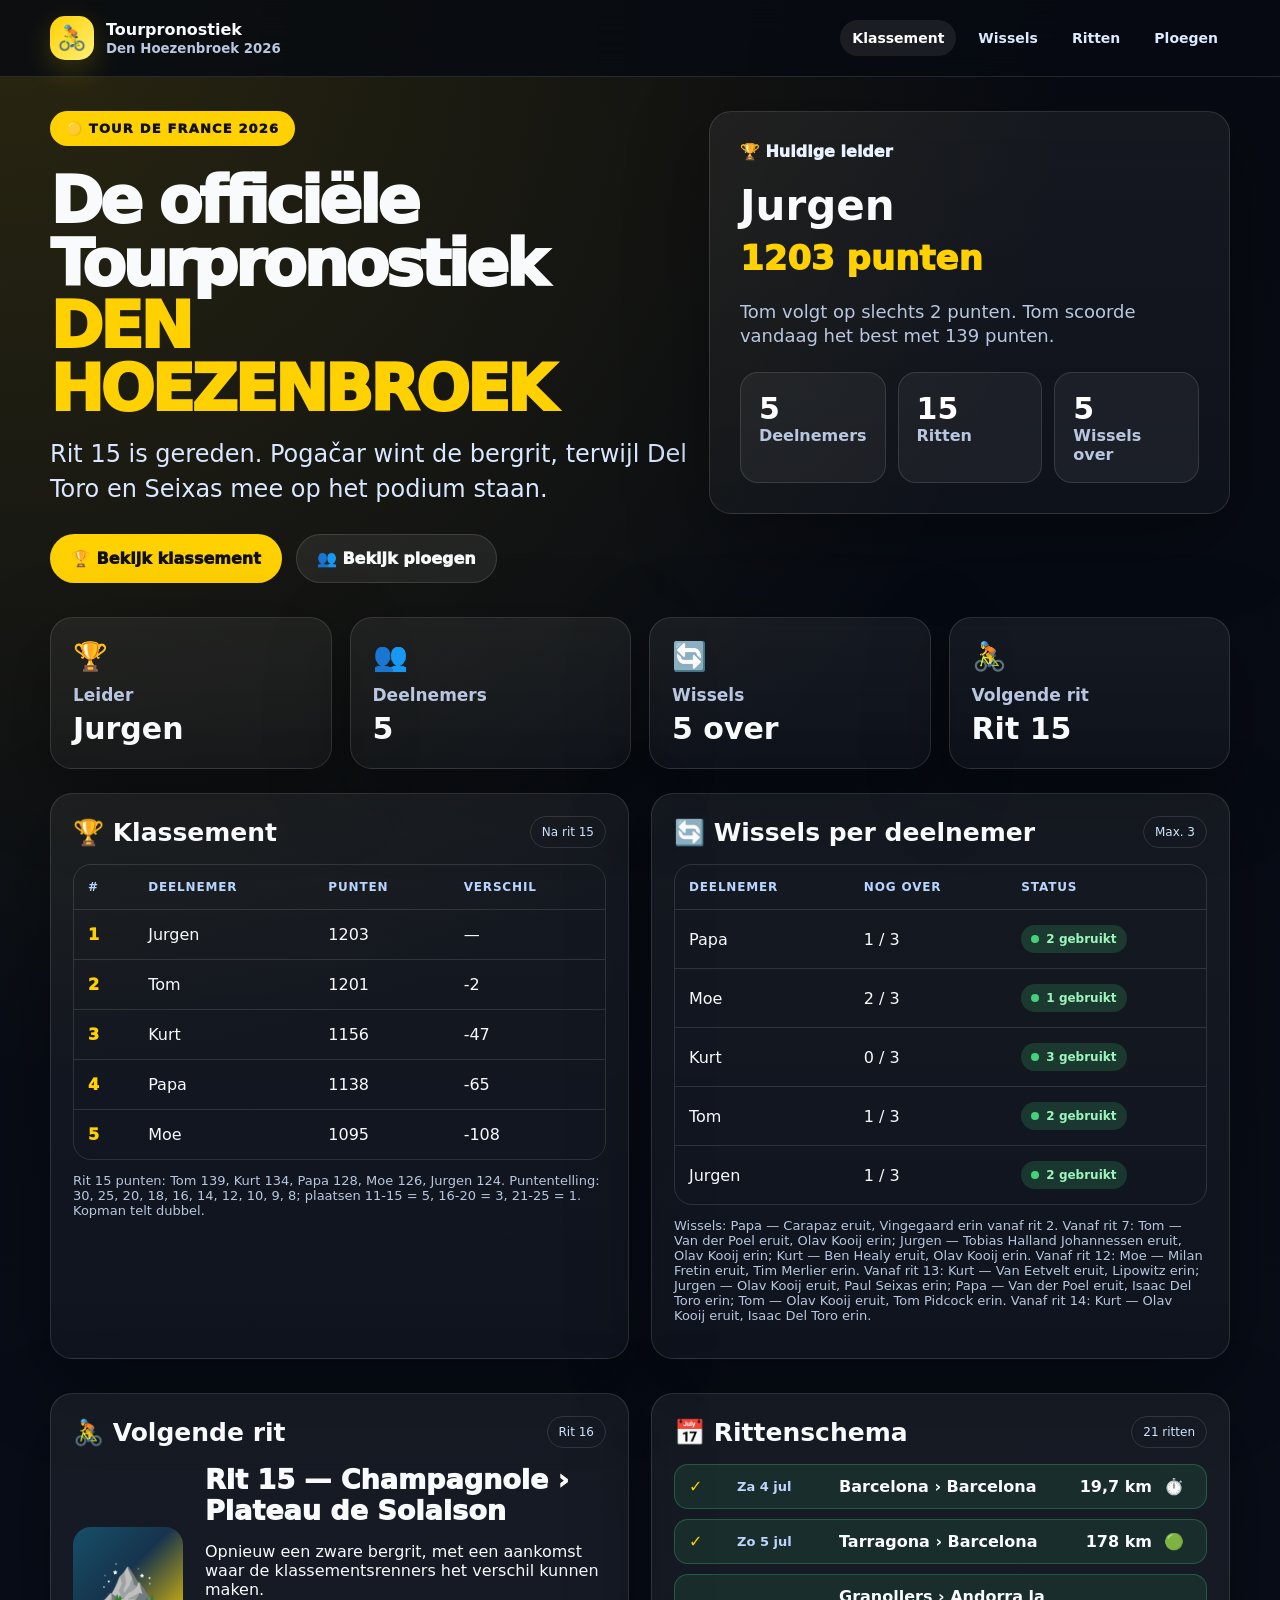
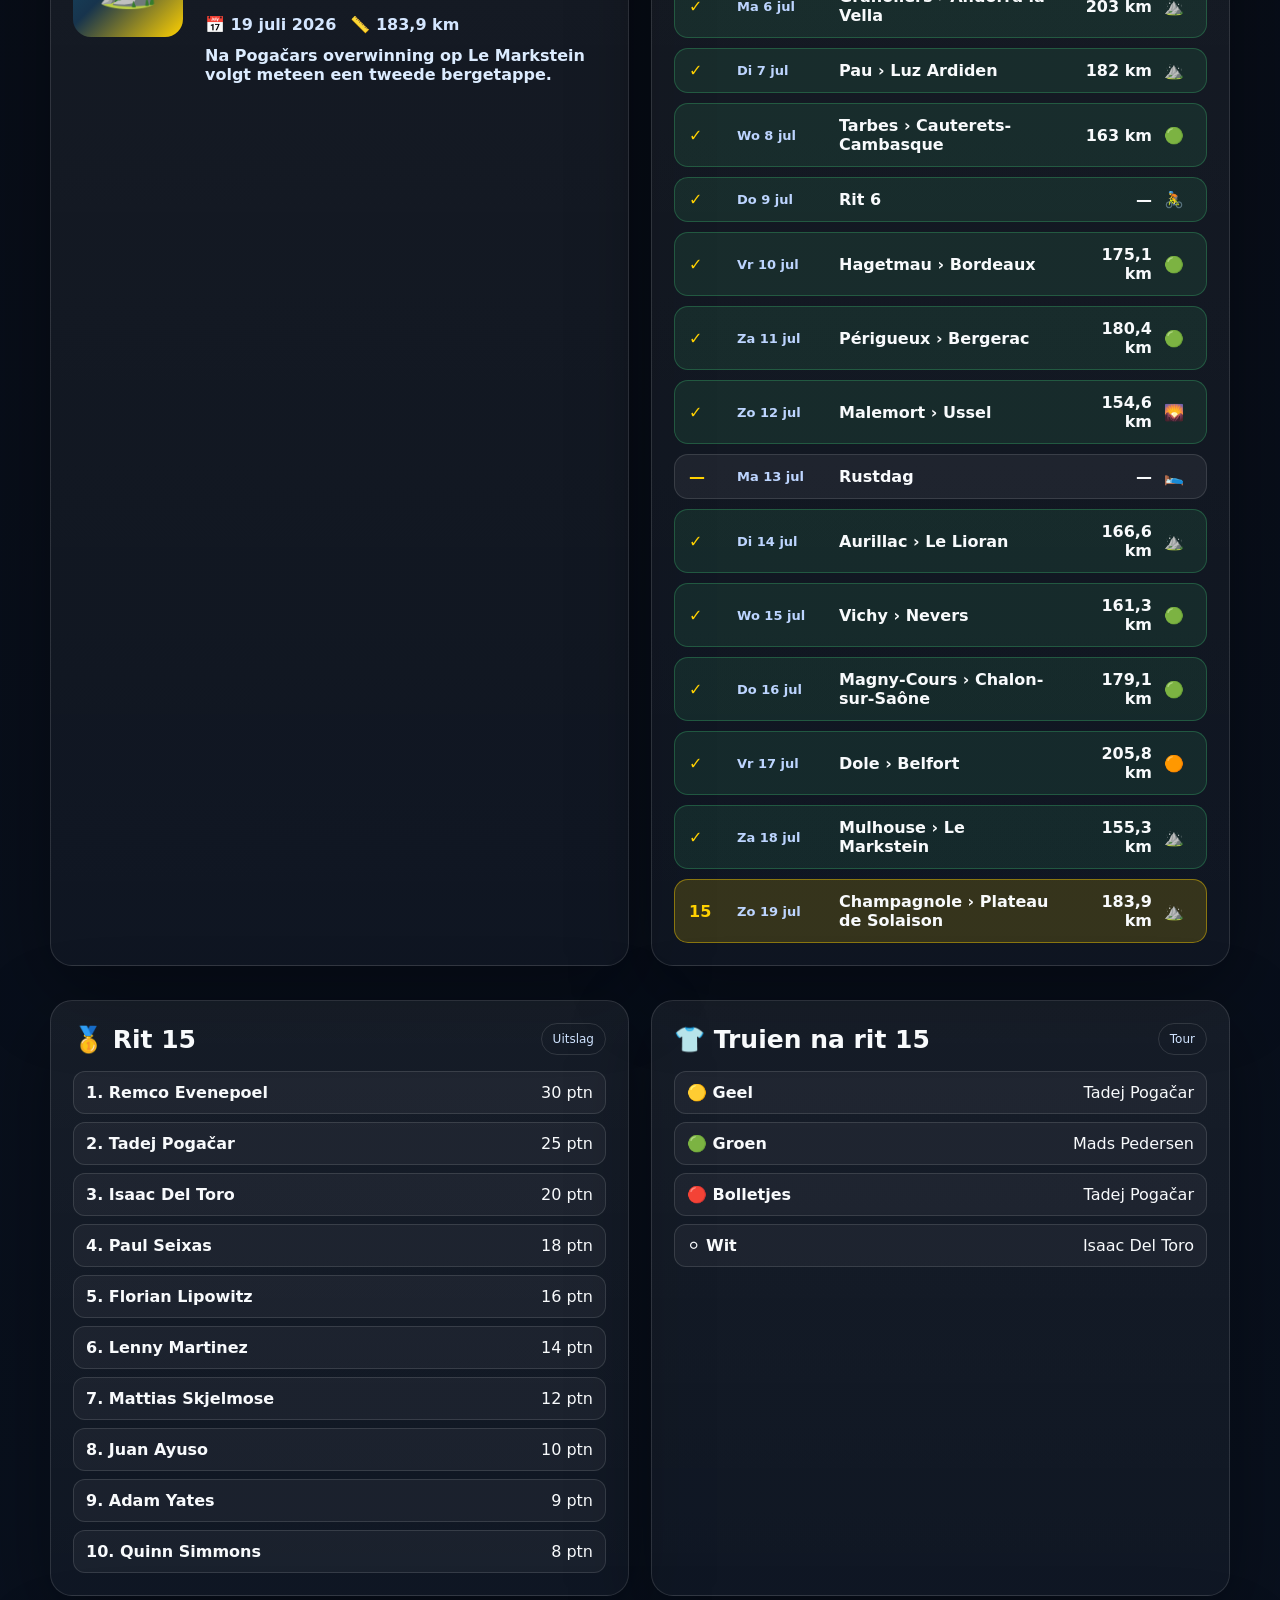
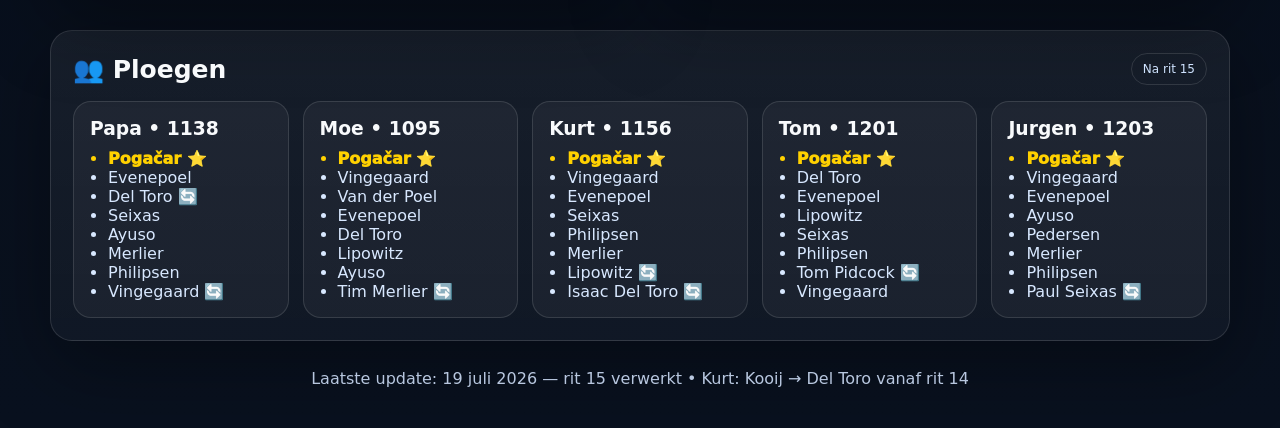
==== index.html @ de3e286b "Add files via upload" ====
<!doctype html>
<html lang="nl">
<head>
  <meta charset="utf-8" />
  <meta name="viewport" content="width=device-width, initial-scale=1" />
  <title>Tourpronostiek Den Hoezenbroek</title>
  <meta name="description" content="De officiële Tourpronostiek van Den Hoezenbroek" />
  <link rel="icon" href="data:image/svg+xml,%3Csvg xmlns='http://www.w3.org/2000/svg' viewBox='0 0 64 64'%3E%3Crect width='64' height='64' rx='16' fill='%23ffd100'/%3E%3Ctext x='32' y='39' text-anchor='middle' font-size='23' font-family='Arial' font-weight='900' fill='%23070a12'%3EDH%3C/text%3E%3C/svg%3E" />
  <style>
    :root{--bg:#070a12;--panel:#111827;--panel2:#172033;--line:rgba(255,255,255,.12);--text:#f8fafc;--muted:#b8c7df;--yellow:#ffd100;--green:#43d17c;--red:#ff5f6d;--blue:#62a6ff;--shadow:0 24px 80px rgba(0,0,0,.35);--radius:22px}
    *{box-sizing:border-box} html{scroll-behavior:smooth} body{margin:0;font-family:Inter,system-ui,-apple-system,Segoe UI,Roboto,Arial,sans-serif;background:radial-gradient(circle at top left,rgba(255,209,0,.14),transparent 28%),linear-gradient(180deg,#070a12 0%,#09111f 100%);color:var(--text);overflow-x:hidden} a{color:inherit;text-decoration:none}.wrap{width:min(1180px,calc(100% - 36px));margin-inline:auto}.site-header{position:sticky;top:0;z-index:10;background:rgba(7,10,18,.82);backdrop-filter:blur(18px);border-bottom:1px solid var(--line)}.nav{height:76px;display:flex;align-items:center;justify-content:space-between;gap:20px}.brand{display:flex;align-items:center;gap:12px;font-weight:900}.brand-icon{display:grid;place-items:center;width:44px;height:44px;border-radius:15px;background:linear-gradient(135deg,var(--yellow),#ffef77);color:#111;font-size:24px;box-shadow:0 10px 30px rgba(255,209,0,.2)}.brand small{display:block;color:var(--muted);font-weight:700;margin-top:2px}.nav-links{display:flex;gap:10px;flex-wrap:wrap}.nav-links a{padding:10px 12px;border-radius:999px;color:#dbeafe;font-weight:800;font-size:14px}.nav-links a:hover,.nav-links a.active{background:rgba(255,255,255,.08);color:#fff}.hero{padding:34px 0 26px}.hero-grid{display:grid;grid-template-columns:1.1fr .9fr;gap:22px;align-items:start}.pill{display:inline-flex;align-items:center;gap:8px;background:var(--yellow);color:#111;padding:10px 16px;border-radius:999px;font-weight:1000;letter-spacing:.09em;text-transform:uppercase;font-size:13px}.title{margin:24px 0 16px;font-size:clamp(38px,5vw,64px);line-height:.98;letter-spacing:-.055em;font-weight:1000}.yellow{display:block;color:var(--yellow)}.lead{max-width:720px;color:#d9e7ff;font-size:clamp(18px,2vw,24px);line-height:1.45;margin:0}.actions{display:flex;gap:14px;flex-wrap:wrap;margin-top:28px}.btn{display:inline-flex;align-items:center;justify-content:center;gap:8px;border-radius:999px;padding:14px 20px;font-weight:1000;border:1px solid var(--line)}.btn.primary{background:var(--yellow);color:#111;border-color:transparent}.btn.secondary{background:rgba(255,255,255,.07)}.card,.panel,.stat-card{background:linear-gradient(180deg,rgba(255,255,255,.06),rgba(255,255,255,.03));border:1px solid var(--line);border-radius:var(--radius);box-shadow:var(--shadow)}.leader{padding:30px}.eyebrow{font-weight:1000;color:#eaf2ff}.leader h2{font-size:42px;margin:20px 0 6px}.leader .points{font-size:34px;font-weight:1000;color:var(--yellow);margin:0 0 16px}.leader p{color:var(--muted);font-size:18px;line-height:1.35}.mini-stats{display:grid;grid-template-columns:repeat(3,1fr);gap:12px;margin-top:24px}.mini{padding:18px;border-radius:18px;background:rgba(255,255,255,.05);border:1px solid var(--line)}.mini strong{display:block;font-size:30px;color:#fff}.mini span{color:var(--muted);font-weight:700}.stat-grid{display:grid;grid-template-columns:repeat(4,1fr);gap:18px;margin:8px 0 24px}.stat-card{padding:22px}.stat-card .icon{font-size:28px}.stat-card h3{margin:12px 0 6px;color:var(--muted);font-size:17px}.stat-card strong{font-size:30px}.layout{display:grid;grid-template-columns:1fr 1fr;gap:22px;margin-bottom:34px}.panel{padding:22px}.panel-head{display:flex;align-items:center;justify-content:space-between;gap:12px;margin-bottom:16px}.panel h2{margin:0;font-size:25px}.tag{font-size:12px;border:1px solid var(--line);border-radius:999px;padding:8px 11px;color:#cfe3ff}.table-wrap{overflow-x:auto;border:1px solid var(--line);border-radius:18px}.table{width:100%;border-collapse:collapse;min-width:520px}.table th,.table td{padding:15px 14px;text-align:left;border-bottom:1px solid var(--line)}.table th{font-size:12px;color:#b9d5ff;text-transform:uppercase;letter-spacing:.07em}.table tr:last-child td{border-bottom:0}.rank{font-weight:1000;color:var(--yellow)}.status{display:inline-flex;align-items:center;gap:7px;background:rgba(67,209,124,.18);color:#9df5bd;border-radius:999px;padding:7px 10px;font-size:12px;font-weight:900}.dot{width:8px;height:8px;border-radius:50%;background:var(--green)}.stage-card{display:grid;grid-template-columns:110px 1fr;gap:22px;align-items:center}.stage-img{width:110px;height:110px;border-radius:18px;background:linear-gradient(135deg,#164f69 0%,#17344d 45%,#ffd100 100%);display:grid;place-items:center;font-size:48px}.stage-title{font-size:27px;font-weight:1000;margin:0 0 10px}.stage-meta{display:flex;flex-wrap:wrap;gap:14px;color:#d4e6ff;font-weight:800}.stage-note{margin-top:12px;color:#dcecff;font-weight:800}.schedule{display:grid;gap:10px}.stage-row{display:grid;grid-template-columns:36px 90px 1fr 80px 28px;align-items:center;gap:12px;padding:12px 14px;border-radius:14px;background:rgba(255,255,255,.055);border:1px solid var(--line);font-weight:900}.stage-row.done{background:rgba(67,209,124,.10);border-color:rgba(67,209,124,.28)}.stage-row.current{background:rgba(255,209,0,.16);border-color:rgba(255,209,0,.42)}.stage-row .num{color:var(--yellow)}.stage-row .date{color:#bdd5ff;font-size:13px}.stage-row .dist{text-align:right}.summary-grid{display:grid;grid-template-columns:repeat(5,1fr);gap:14px}.rider-card{padding:16px;border-radius:18px;background:rgba(255,255,255,.045);border:1px solid var(--line)}.rider-card h3{margin:0 0 10px}.rider-card ul{margin:0;padding-left:18px;color:#d8e8ff}.captain{color:var(--yellow);font-weight:1000}.footer{padding:28px 0 40px;color:var(--muted);text-align:center}.mobile-list{display:none}.result-list{display:grid;gap:8px}.result-item{display:flex;align-items:center;justify-content:space-between;gap:14px;padding:11px 12px;border-radius:12px;background:rgba(255,255,255,.045);border:1px solid var(--line)}.small{font-size:13px;color:var(--muted)}
    @media(max-width:900px){.nav{height:auto;padding:14px 0;align-items:flex-start}.nav-links{justify-content:flex-start}.hero-grid,.layout{grid-template-columns:1fr}.stat-grid{grid-template-columns:1fr 1fr}.leader h2{font-size:34px}.mini-stats{grid-template-columns:1fr 1fr 1fr}.stage-row{grid-template-columns:32px 74px 1fr 64px 24px}.wrap{width:min(100% - 24px,1180px)}}
    @media(max-width:560px){.brand small{display:none}.nav-links a{font-size:13px;padding:8px 9px}.hero{padding:22px 0}.title{font-size:42px;letter-spacing:-.045em}.lead{font-size:17px}.actions .btn{width:100%}.stat-grid{grid-template-columns:1fr}.card,.panel{border-radius:18px}.leader{padding:22px}.mini-stats{grid-template-columns:1fr}.table-wrap{display:none}.mobile-list{display:grid;gap:10px}.standing-card{padding:14px;border-radius:14px;border:1px solid var(--line);background:rgba(255,255,255,.05);display:flex;align-items:center;justify-content:space-between;gap:12px}.standing-card strong{font-size:18px}.standing-card .pts{font-size:20px;font-weight:1000;color:var(--yellow)}.stage-card{grid-template-columns:76px 1fr;gap:14px}.stage-img{width:76px;height:76px;font-size:34px}.stage-title{font-size:22px}.stage-meta{font-size:14px;gap:8px}.stage-row{grid-template-columns:30px 1fr 55px 24px}.stage-row .date{display:none}.stage-row .dist{font-size:13px}.summary-grid{grid-template-columns:1fr}.panel h2{font-size:22px}.table{min-width:0}.result-item{font-size:14px}}
  </style>
</head>
<body>
  <header class="site-header"><div class="wrap nav"><a class="brand" href="#"><span class="brand-icon">🚴</span><span>Tourpronostiek<br><small>Den Hoezenbroek 2026</small></span></a><nav class="nav-links"><a class="active" href="#klassement">Klassement</a><a href="#wissels">Wissels</a><a href="#ritten">Ritten</a><a href="#ploegen">Ploegen</a></nav></div></header>
  <main class="wrap">
    <section class="hero"><div class="hero-grid"><div><div class="pill">🟡 Tour de France 2026</div><h1 class="title">De officiële<br>Tourpronostiek<span class="yellow">DEN HOEZENBROEK</span></h1><p class="lead">Rit 15 is gereden. Pogačar wint de bergrit, terwijl Del Toro en Seixas mee op het podium staan.</p><div class="actions"><a class="btn primary" href="#klassement">🏆 Bekijk klassement</a><a class="btn secondary" href="#ploegen">👥 Bekijk ploegen</a></div></div><aside class="card leader"><div class="eyebrow">🏆 Huidige leider</div><h2>Jurgen</h2><p class="points">1203 punten</p><p>Tom volgt op slechts 2 punten. Tom scoorde vandaag het best met 139 punten.</p><div class="mini-stats"><div class="mini"><strong>5</strong><span>Deelnemers</span></div><div class="mini"><strong>15</strong><span>Ritten</span></div><div class="mini"><strong>5</strong><span>Wissels over</span></div></div></aside></div></section>
    <section class="stat-grid"><div class="stat-card"><div class="icon">🏆</div><h3>Leider</h3><strong>Jurgen</strong></div><div class="stat-card"><div class="icon">👥</div><h3>Deelnemers</h3><strong>5</strong></div><div class="stat-card"><div class="icon">🔄</div><h3>Wissels</h3><strong>5 over</strong></div><div class="stat-card"><div class="icon">🚴</div><h3>Volgende rit</h3><strong>Rit 15</strong></div></section>
    <section class="layout" id="klassement"><div class="panel"><div class="panel-head"><h2>🏆 Klassement</h2><span class="tag">Na rit 15</span></div><div class="table-wrap"><table class="table"><thead><tr><th>#</th><th>Deelnemer</th><th>Punten</th><th>Verschil</th></tr></thead><tbody><tr><td class="rank">1</td><td>Jurgen</td><td>1203</td><td>—</td></tr><tr><td class="rank">2</td><td>Tom</td><td>1201</td><td>-2</td></tr><tr><td class="rank">3</td><td>Kurt</td><td>1156</td><td>-47</td></tr><tr><td class="rank">4</td><td>Papa</td><td>1138</td><td>-65</td></tr><tr><td class="rank">5</td><td>Moe</td><td>1095</td><td>-108</td></tr></tbody></table></div><div class="mobile-list"><div class="standing-card"><div><strong>🥇 Jurgen</strong><br><span class="small">Leider</span></div><div class="pts">1079</div></div><div class="standing-card"><div><strong>🥈 Tom</strong><br><span class="small">-17</span></div><div class="pts">1062</div></div><div class="standing-card"><div><strong>🥉 Kurt</strong><br><span class="small">-57</span></div><div class="pts">1022</div></div><div class="standing-card"><div><strong>4. Papa</strong><br><span class="small">-69</span></div><div class="pts">1010</div></div><div class="standing-card"><div><strong>5. Moe</strong><br><span class="small">-110</span></div><div class="pts">969</div></div></div><p class="small">Rit 15 punten: Tom 139, Kurt 134, Papa 128, Moe 126, Jurgen 124. Puntentelling: 30, 25, 20, 18, 16, 14, 12, 10, 9, 8; plaatsen 11-15 = 5, 16-20 = 3, 21-25 = 1. Kopman telt dubbel.</p></div>
      <div class="panel" id="wissels"><div class="panel-head"><h2>🔄 Wissels per deelnemer</h2><span class="tag">Max. 3</span></div><div class="table-wrap"><table class="table"><thead><tr><th>Deelnemer</th><th>Nog over</th><th>Status</th></tr></thead><tbody><tr><td>Papa</td><td>1 / 3</td><td><span class="status"><span class="dot"></span>2 gebruikt</span></td></tr><tr><td>Moe</td><td>2 / 3</td><td><span class="status"><span class="dot"></span>1 gebruikt</span></td></tr><tr><td>Kurt</td><td>0 / 3</td><td><span class="status"><span class="dot"></span>3 gebruikt</span></td></tr><tr><td>Tom</td><td>1 / 3</td><td><span class="status"><span class="dot"></span>2 gebruikt</span></td></tr><tr><td>Jurgen</td><td>1 / 3</td><td><span class="status"><span class="dot"></span>2 gebruikt</span></td></tr></tbody></table></div><div class="mobile-list"><div class="standing-card"><strong>Papa</strong><span class="pts">1/3</span></div><div class="standing-card"><strong>Moe</strong><span class="pts">2/3</span></div><div class="standing-card"><strong>Kurt</strong><span class="pts">0/3</span></div><div class="standing-card"><strong>Tom</strong><span class="pts">1/3</span></div><div class="standing-card"><strong>Jurgen</strong><span class="pts">1/3</span></div></div><p class="small">Wissels: Papa — Carapaz eruit, Vingegaard erin vanaf rit 2. Vanaf rit 7: Tom — Van der Poel eruit, Olav Kooij erin; Jurgen — Tobias Halland Johannessen eruit, Olav Kooij erin; Kurt — Ben Healy eruit, Olav Kooij erin. Vanaf rit 12: Moe — Milan Fretin eruit, Tim Merlier erin. Vanaf rit 13: Kurt — Van Eetvelt eruit, Lipowitz erin; Jurgen — Olav Kooij eruit, Paul Seixas erin; Papa — Van der Poel eruit, Isaac Del Toro erin; Tom — Olav Kooij eruit, Tom Pidcock erin. Vanaf rit 14: Kurt — Olav Kooij eruit, Isaac Del Toro erin.</p></div></section>
    <section class="layout" id="ritten"><div class="panel"><div class="panel-head"><h2>🚴 Volgende rit</h2><span class="tag">Rit 16</span></div><div class="stage-card"><div class="stage-img">⛰️</div><div><p class="stage-title">Rit 15 — Champagnole › Plateau de Solaison</p><p>Opnieuw een zware bergrit, met een aankomst waar de klassementsrenners het verschil kunnen maken.</p><div class="stage-meta"><span>📅 19 juli 2026</span><span>📏 183,9 km</span></div><p class="stage-note">Na Pogačars overwinning op Le Markstein volgt meteen een tweede bergetappe.</p></div></div></div><div class="panel"><div class="panel-head"><h2>📅 Rittenschema</h2><span class="tag">21 ritten</span></div><div class="schedule"><div class="stage-row done"><span class="num">✓</span><span class="date">Za 4 jul</span><span>Barcelona › Barcelona</span><span class="dist">19,7 km</span><span>⏱️</span></div><div class="stage-row done"><span class="num">✓</span><span class="date">Zo 5 jul</span><span>Tarragona › Barcelona</span><span class="dist">178 km</span><span>🟢</span></div><div class="stage-row done"><span class="num">✓</span><span class="date">Ma 6 jul</span><span>Granollers › Andorra la Vella</span><span class="dist">203 km</span><span>⛰️</span></div><div class="stage-row done"><span class="num">✓</span><span class="date">Di 7 jul</span><span>Pau › Luz Ardiden</span><span class="dist">182 km</span><span>⛰️</span></div><div class="stage-row done"><span class="num">✓</span><span class="date">Wo 8 jul</span><span>Tarbes › Cauterets-Cambasque</span><span class="dist">163 km</span><span>🟢</span></div><div class="stage-row done"><span class="num">✓</span><span class="date">Do 9 jul</span><span>Rit 6</span><span class="dist">—</span><span>🚴</span></div><div class="stage-row done"><span class="num">✓</span><span class="date">Vr 10 jul</span><span>Hagetmau › Bordeaux</span><span class="dist">175,1 km</span><span>🟢</span></div><div class="stage-row done"><span class="num">✓</span><span class="date">Za 11 jul</span><span>Périgueux › Bergerac</span><span class="dist">180,4 km</span><span>🟢</span></div><div class="stage-row done"><span class="num">✓</span><span class="date">Zo 12 jul</span><span>Malemort › Ussel</span><span class="dist">154,6 km</span><span>🌄</span></div><div class="stage-row"><span class="num">—</span><span class="date">Ma 13 jul</span><span>Rustdag</span><span class="dist">—</span><span>🛌</span></div><div class="stage-row done"><span class="num">✓</span><span class="date">Di 14 jul</span><span>Aurillac › Le Lioran</span><span class="dist">166,6 km</span><span>⛰️</span></div><div class="stage-row done"><span class="num">✓</span><span class="date">Wo 15 jul</span><span>Vichy › Nevers</span><span class="dist">161,3 km</span><span>🟢</span></div><div class="stage-row done"><span class="num">✓</span><span class="date">Do 16 jul</span><span>Magny-Cours › Chalon-sur-Saône</span><span class="dist">179,1 km</span><span>🟢</span></div><div class="stage-row done"><span class="num">✓</span><span class="date">Vr 17 jul</span><span>Dole › Belfort</span><span class="dist">205,8 km</span><span>🟠</span></div><div class="stage-row done"><span class="num">✓</span><span class="date">Za 18 jul</span><span>Mulhouse › Le Markstein</span><span class="dist">155,3 km</span><span>⛰️</span></div><div class="stage-row current"><span class="num">15</span><span class="date">Zo 19 jul</span><span>Champagnole › Plateau de Solaison</span><span class="dist">183,9 km</span><span>⛰️</span></div></div></div></section>
    <section class="layout"><div class="panel"><div class="panel-head"><h2>🥇 Rit 15</h2><span class="tag">Uitslag</span></div><div class="result-list">
<div class="result-item"><strong>1. Remco Evenepoel</strong><span>30 ptn</span></div>
<div class="result-item"><strong>2. Tadej Pogačar</strong><span>25 ptn</span></div>
<div class="result-item"><strong>3. Isaac Del Toro</strong><span>20 ptn</span></div>
<div class="result-item"><strong>4. Paul Seixas</strong><span>18 ptn</span></div>
<div class="result-item"><strong>5. Florian Lipowitz</strong><span>16 ptn</span></div>
<div class="result-item"><strong>6. Lenny Martinez</strong><span>14 ptn</span></div>
<div class="result-item"><strong>7. Mattias Skjelmose</strong><span>12 ptn</span></div>
<div class="result-item"><strong>8. Juan Ayuso</strong><span>10 ptn</span></div>
<div class="result-item"><strong>9. Adam Yates</strong><span>9 ptn</span></div>
<div class="result-item"><strong>10. Quinn Simmons</strong><span>8 ptn</span></div>
</div></div><div class="panel"><div class="panel-head"><h2>👕 Truien na rit 15</h2><span class="tag">Tour</span></div><div class="result-list">
<div class="result-item"><strong>🟡 Geel</strong><span>Tadej Pogačar</span></div>
<div class="result-item"><strong>🟢 Groen</strong><span>Mads Pedersen</span></div>
<div class="result-item"><strong>🔴 Bolletjes</strong><span>Tadej Pogačar</span></div>
<div class="result-item"><strong>⚪ Wit</strong><span>Isaac Del Toro</span></div>
</div></div></section>
    <section class="panel" id="ploegen"><div class="panel-head"><h2>👥 Ploegen</h2><span class="tag">Na rit 15</span></div><div class="summary-grid"><div class="rider-card"><h3>Papa • 1138</h3><ul><li class="captain">Pogačar ⭐</li><li>Evenepoel</li><li>Del Toro 🔄</li><li>Seixas</li><li>Ayuso</li><li>Merlier</li><li>Philipsen</li><li>Vingegaard 🔄</li></ul></div><div class="rider-card"><h3>Moe • 1095</h3><ul><li class="captain">Pogačar ⭐</li><li>Vingegaard</li><li>Van der Poel</li><li>Evenepoel</li><li>Del Toro</li><li>Lipowitz</li><li>Ayuso</li><li>Tim Merlier 🔄</li></ul></div><div class="rider-card"><h3>Kurt • 1156</h3><ul><li class="captain">Pogačar ⭐</li><li>Vingegaard</li><li>Evenepoel</li><li>Seixas</li><li>Philipsen</li><li>Merlier</li><li>Lipowitz 🔄</li><li>Isaac Del Toro 🔄</li></ul></div><div class="rider-card"><h3>Tom • 1201</h3><ul><li class="captain">Pogačar ⭐</li><li>Del Toro</li><li>Evenepoel</li><li>Lipowitz</li><li>Seixas</li><li>Philipsen</li><li>Tom Pidcock 🔄</li><li>Vingegaard</li></ul></div><div class="rider-card"><h3>Jurgen • 1203</h3><ul><li class="captain">Pogačar ⭐</li><li>Vingegaard</li><li>Evenepoel</li><li>Ayuso</li><li>Pedersen</li><li>Merlier</li><li>Philipsen</li><li>Paul Seixas 🔄</li></ul></div></div></section>
  </main><footer class="wrap footer">Laatste update: 19 juli 2026 — rit 15 verwerkt • Kurt: Kooij → Del Toro vanaf rit 14</footer>
</body>
</html>
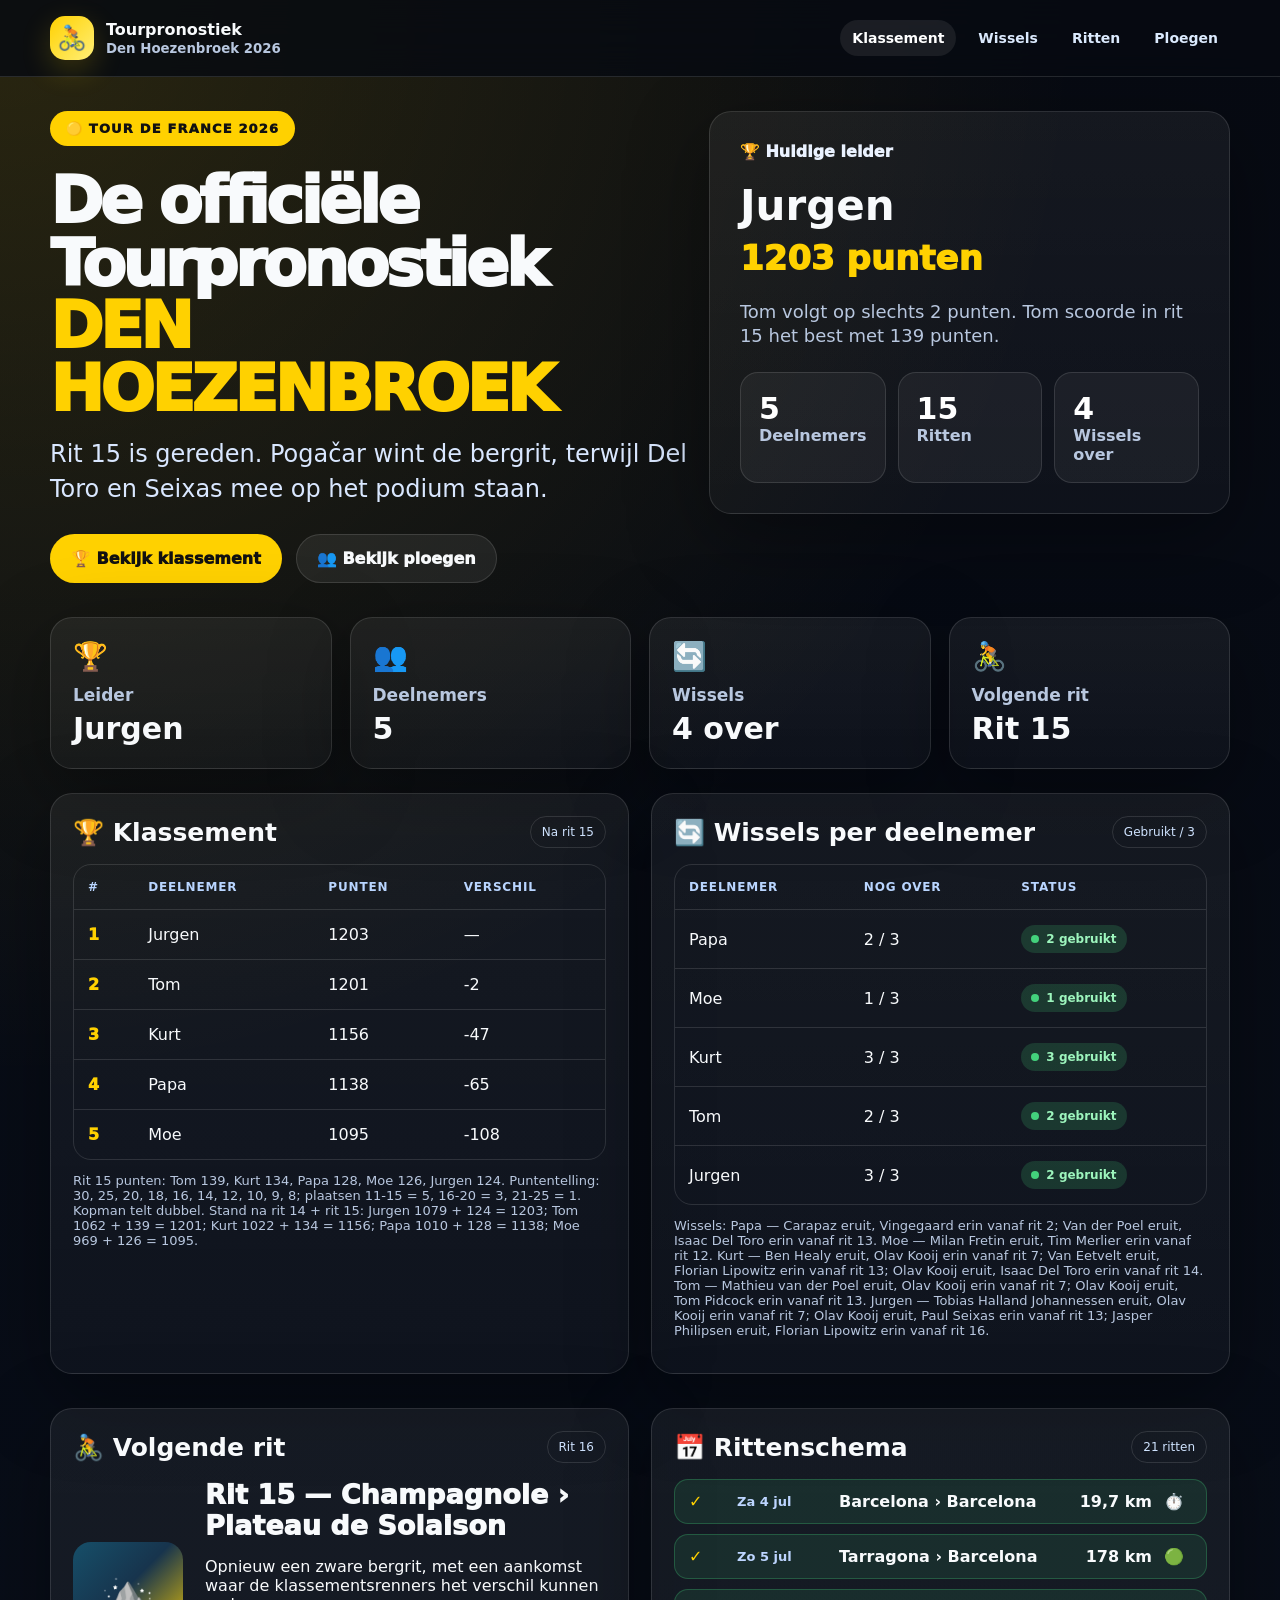
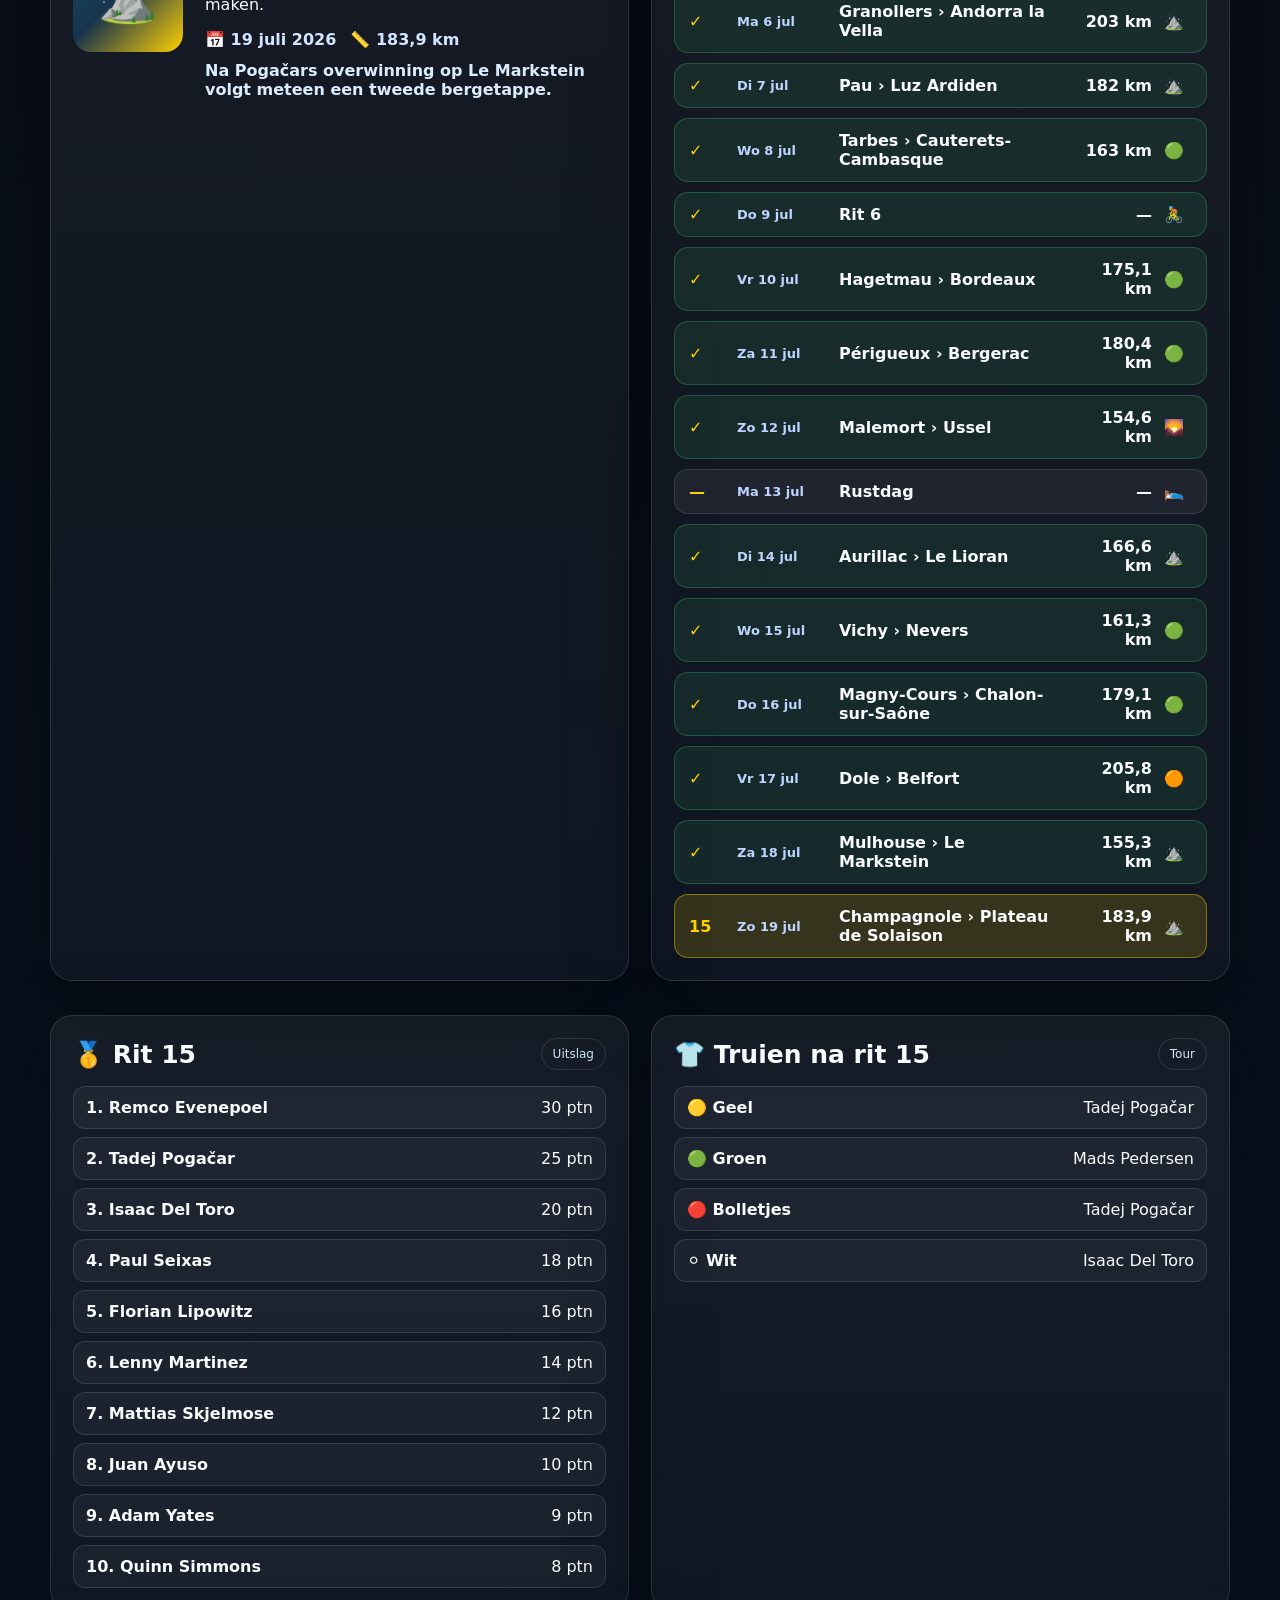
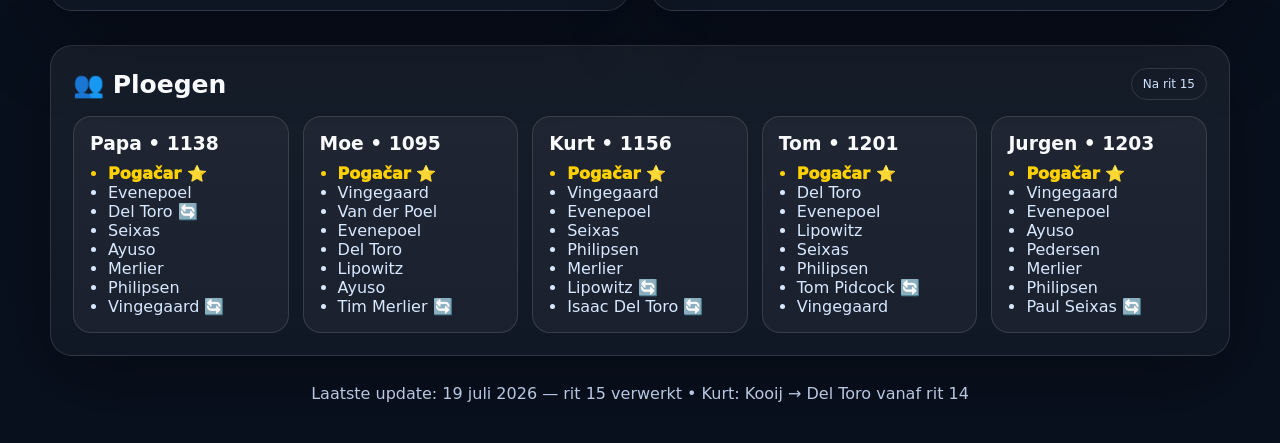
==== commit b4ae0031: "Add files via upload" ====
--- a/index.html
+++ b/index.html
@@ -3,7 +3,7 @@
 <head>
   <meta charset="utf-8" />
   <meta name="viewport" content="width=device-width, initial-scale=1" />
-  <title>Tourpronostiek Den Hoezenbroek</title>
+  <title>Tourpronostiek Den Hoezenbroek — na rit 15</title>
   <meta name="description" content="De officiële Tourpronostiek van Den Hoezenbroek" />
   <link rel="icon" href="data:image/svg+xml,%3Csvg xmlns='http://www.w3.org/2000/svg' viewBox='0 0 64 64'%3E%3Crect width='64' height='64' rx='16' fill='%23ffd100'/%3E%3Ctext x='32' y='39' text-anchor='middle' font-size='23' font-family='Arial' font-weight='900' fill='%23070a12'%3EDH%3C/text%3E%3C/svg%3E" />
   <style>
@@ -16,10 +16,10 @@
 <body>
   <header class="site-header"><div class="wrap nav"><a class="brand" href="#"><span class="brand-icon">🚴</span><span>Tourpronostiek<br><small>Den Hoezenbroek 2026</small></span></a><nav class="nav-links"><a class="active" href="#klassement">Klassement</a><a href="#wissels">Wissels</a><a href="#ritten">Ritten</a><a href="#ploegen">Ploegen</a></nav></div></header>
   <main class="wrap">
-    <section class="hero"><div class="hero-grid"><div><div class="pill">🟡 Tour de France 2026</div><h1 class="title">De officiële<br>Tourpronostiek<span class="yellow">DEN HOEZENBROEK</span></h1><p class="lead">Rit 15 is gereden. Pogačar wint de bergrit, terwijl Del Toro en Seixas mee op het podium staan.</p><div class="actions"><a class="btn primary" href="#klassement">🏆 Bekijk klassement</a><a class="btn secondary" href="#ploegen">👥 Bekijk ploegen</a></div></div><aside class="card leader"><div class="eyebrow">🏆 Huidige leider</div><h2>Jurgen</h2><p class="points">1203 punten</p><p>Tom volgt op slechts 2 punten. Tom scoorde vandaag het best met 139 punten.</p><div class="mini-stats"><div class="mini"><strong>5</strong><span>Deelnemers</span></div><div class="mini"><strong>15</strong><span>Ritten</span></div><div class="mini"><strong>5</strong><span>Wissels over</span></div></div></aside></div></section>
-    <section class="stat-grid"><div class="stat-card"><div class="icon">🏆</div><h3>Leider</h3><strong>Jurgen</strong></div><div class="stat-card"><div class="icon">👥</div><h3>Deelnemers</h3><strong>5</strong></div><div class="stat-card"><div class="icon">🔄</div><h3>Wissels</h3><strong>5 over</strong></div><div class="stat-card"><div class="icon">🚴</div><h3>Volgende rit</h3><strong>Rit 15</strong></div></section>
-    <section class="layout" id="klassement"><div class="panel"><div class="panel-head"><h2>🏆 Klassement</h2><span class="tag">Na rit 15</span></div><div class="table-wrap"><table class="table"><thead><tr><th>#</th><th>Deelnemer</th><th>Punten</th><th>Verschil</th></tr></thead><tbody><tr><td class="rank">1</td><td>Jurgen</td><td>1203</td><td>—</td></tr><tr><td class="rank">2</td><td>Tom</td><td>1201</td><td>-2</td></tr><tr><td class="rank">3</td><td>Kurt</td><td>1156</td><td>-47</td></tr><tr><td class="rank">4</td><td>Papa</td><td>1138</td><td>-65</td></tr><tr><td class="rank">5</td><td>Moe</td><td>1095</td><td>-108</td></tr></tbody></table></div><div class="mobile-list"><div class="standing-card"><div><strong>🥇 Jurgen</strong><br><span class="small">Leider</span></div><div class="pts">1079</div></div><div class="standing-card"><div><strong>🥈 Tom</strong><br><span class="small">-17</span></div><div class="pts">1062</div></div><div class="standing-card"><div><strong>🥉 Kurt</strong><br><span class="small">-57</span></div><div class="pts">1022</div></div><div class="standing-card"><div><strong>4. Papa</strong><br><span class="small">-69</span></div><div class="pts">1010</div></div><div class="standing-card"><div><strong>5. Moe</strong><br><span class="small">-110</span></div><div class="pts">969</div></div></div><p class="small">Rit 15 punten: Tom 139, Kurt 134, Papa 128, Moe 126, Jurgen 124. Puntentelling: 30, 25, 20, 18, 16, 14, 12, 10, 9, 8; plaatsen 11-15 = 5, 16-20 = 3, 21-25 = 1. Kopman telt dubbel.</p></div>
-      <div class="panel" id="wissels"><div class="panel-head"><h2>🔄 Wissels per deelnemer</h2><span class="tag">Max. 3</span></div><div class="table-wrap"><table class="table"><thead><tr><th>Deelnemer</th><th>Nog over</th><th>Status</th></tr></thead><tbody><tr><td>Papa</td><td>1 / 3</td><td><span class="status"><span class="dot"></span>2 gebruikt</span></td></tr><tr><td>Moe</td><td>2 / 3</td><td><span class="status"><span class="dot"></span>1 gebruikt</span></td></tr><tr><td>Kurt</td><td>0 / 3</td><td><span class="status"><span class="dot"></span>3 gebruikt</span></td></tr><tr><td>Tom</td><td>1 / 3</td><td><span class="status"><span class="dot"></span>2 gebruikt</span></td></tr><tr><td>Jurgen</td><td>1 / 3</td><td><span class="status"><span class="dot"></span>2 gebruikt</span></td></tr></tbody></table></div><div class="mobile-list"><div class="standing-card"><strong>Papa</strong><span class="pts">1/3</span></div><div class="standing-card"><strong>Moe</strong><span class="pts">2/3</span></div><div class="standing-card"><strong>Kurt</strong><span class="pts">0/3</span></div><div class="standing-card"><strong>Tom</strong><span class="pts">1/3</span></div><div class="standing-card"><strong>Jurgen</strong><span class="pts">1/3</span></div></div><p class="small">Wissels: Papa — Carapaz eruit, Vingegaard erin vanaf rit 2. Vanaf rit 7: Tom — Van der Poel eruit, Olav Kooij erin; Jurgen — Tobias Halland Johannessen eruit, Olav Kooij erin; Kurt — Ben Healy eruit, Olav Kooij erin. Vanaf rit 12: Moe — Milan Fretin eruit, Tim Merlier erin. Vanaf rit 13: Kurt — Van Eetvelt eruit, Lipowitz erin; Jurgen — Olav Kooij eruit, Paul Seixas erin; Papa — Van der Poel eruit, Isaac Del Toro erin; Tom — Olav Kooij eruit, Tom Pidcock erin. Vanaf rit 14: Kurt — Olav Kooij eruit, Isaac Del Toro erin.</p></div></section>
+    <section class="hero"><div class="hero-grid"><div><div class="pill">🟡 Tour de France 2026</div><h1 class="title">De officiële<br>Tourpronostiek<span class="yellow">DEN HOEZENBROEK</span></h1><p class="lead">Rit 15 is gereden. Pogačar wint de bergrit, terwijl Del Toro en Seixas mee op het podium staan.</p><div class="actions"><a class="btn primary" href="#klassement">🏆 Bekijk klassement</a><a class="btn secondary" href="#ploegen">👥 Bekijk ploegen</a></div></div><aside class="card leader"><div class="eyebrow">🏆 Huidige leider</div><h2>Jurgen</h2><p class="points">1203 punten</p><p>Tom volgt op slechts 2 punten. Tom scoorde in rit 15 het best met 139 punten.</p><div class="mini-stats"><div class="mini"><strong>5</strong><span>Deelnemers</span></div><div class="mini"><strong>15</strong><span>Ritten</span></div><div class="mini"><strong>4</strong><span>Wissels over</span></div></div></aside></div></section>
+    <section class="stat-grid"><div class="stat-card"><div class="icon">🏆</div><h3>Leider</h3><strong>Jurgen</strong></div><div class="stat-card"><div class="icon">👥</div><h3>Deelnemers</h3><strong>5</strong></div><div class="stat-card"><div class="icon">🔄</div><h3>Wissels</h3><strong>4 over</strong></div><div class="stat-card"><div class="icon">🚴</div><h3>Volgende rit</h3><strong>Rit 15</strong></div></section>
+    <section class="layout" id="klassement"><div class="panel"><div class="panel-head"><h2>🏆 Klassement</h2><span class="tag">Na rit 15</span></div><div class="table-wrap"><table class="table"><thead><tr><th>#</th><th>Deelnemer</th><th>Punten</th><th>Verschil</th></tr></thead><tbody><tr><td class="rank">1</td><td>Jurgen</td><td>1203</td><td>—</td></tr><tr><td class="rank">2</td><td>Tom</td><td>1201</td><td>-2</td></tr><tr><td class="rank">3</td><td>Kurt</td><td>1156</td><td>-47</td></tr><tr><td class="rank">4</td><td>Papa</td><td>1138</td><td>-65</td></tr><tr><td class="rank">5</td><td>Moe</td><td>1095</td><td>-108</td></tr></tbody></table></div><div class="mobile-list"><div class="standing-card"><div><strong>🥇 Jurgen</strong><br><span class="small">Leider</span></div><div class="pts">1203</div></div><div class="standing-card"><div><strong>🥈 Tom</strong><br><span class="small">-2</span></div><div class="pts">1201</div></div><div class="standing-card"><div><strong>🥉 Kurt</strong><br><span class="small">-47</span></div><div class="pts">1156</div></div><div class="standing-card"><div><strong>4. Papa</strong><br><span class="small">-65</span></div><div class="pts">1138</div></div><div class="standing-card"><div><strong>5. Moe</strong><br><span class="small">-108</span></div><div class="pts">1095</div></div></div><p class="small">Rit 15 punten: Tom 139, Kurt 134, Papa 128, Moe 126, Jurgen 124. Puntentelling: 30, 25, 20, 18, 16, 14, 12, 10, 9, 8; plaatsen 11-15 = 5, 16-20 = 3, 21-25 = 1. Kopman telt dubbel. Stand na rit 14 + rit 15: Jurgen 1079 + 124 = 1203; Tom 1062 + 139 = 1201; Kurt 1022 + 134 = 1156; Papa 1010 + 128 = 1138; Moe 969 + 126 = 1095.</p></div>
+      <div class="panel" id="wissels"><div class="panel-head"><h2>🔄 Wissels per deelnemer</h2><span class="tag">Gebruikt / 3</span></div><div class="table-wrap"><table class="table"><thead><tr><th>Deelnemer</th><th>Nog over</th><th>Status</th></tr></thead><tbody><tr><td>Papa</td><td>2 / 3</td><td><span class="status"><span class="dot"></span>2 gebruikt</span></td></tr><tr><td>Moe</td><td>1 / 3</td><td><span class="status"><span class="dot"></span>1 gebruikt</span></td></tr><tr><td>Kurt</td><td>3 / 3</td><td><span class="status"><span class="dot"></span>3 gebruikt</span></td></tr><tr><td>Tom</td><td>2 / 3</td><td><span class="status"><span class="dot"></span>2 gebruikt</span></td></tr><tr><td>Jurgen</td><td>3 / 3</td><td><span class="status"><span class="dot"></span>2 gebruikt</span></td></tr></tbody></table></div><div class="mobile-list"><div class="standing-card"><strong>Papa</strong><span class="pts">2/3</span></div><div class="standing-card"><strong>Moe</strong><span class="pts">1/3</span></div><div class="standing-card"><strong>Kurt</strong><span class="pts">3/3</span></div><div class="standing-card"><strong>Tom</strong><span class="pts">2/3</span></div><div class="standing-card"><strong>Jurgen</strong><span class="pts">3/3</span></div></div><p class="small">Wissels: Papa — Carapaz eruit, Vingegaard erin vanaf rit 2; Van der Poel eruit, Isaac Del Toro erin vanaf rit 13. Moe — Milan Fretin eruit, Tim Merlier erin vanaf rit 12. Kurt — Ben Healy eruit, Olav Kooij erin vanaf rit 7; Van Eetvelt eruit, Florian Lipowitz erin vanaf rit 13; Olav Kooij eruit, Isaac Del Toro erin vanaf rit 14. Tom — Mathieu van der Poel eruit, Olav Kooij erin vanaf rit 7; Olav Kooij eruit, Tom Pidcock erin vanaf rit 13. Jurgen — Tobias Halland Johannessen eruit, Olav Kooij erin vanaf rit 7; Olav Kooij eruit, Paul Seixas erin vanaf rit 13; Jasper Philipsen eruit, Florian Lipowitz erin vanaf rit 16.</p></div></section>
     <section class="layout" id="ritten"><div class="panel"><div class="panel-head"><h2>🚴 Volgende rit</h2><span class="tag">Rit 16</span></div><div class="stage-card"><div class="stage-img">⛰️</div><div><p class="stage-title">Rit 15 — Champagnole › Plateau de Solaison</p><p>Opnieuw een zware bergrit, met een aankomst waar de klassementsrenners het verschil kunnen maken.</p><div class="stage-meta"><span>📅 19 juli 2026</span><span>📏 183,9 km</span></div><p class="stage-note">Na Pogačars overwinning op Le Markstein volgt meteen een tweede bergetappe.</p></div></div></div><div class="panel"><div class="panel-head"><h2>📅 Rittenschema</h2><span class="tag">21 ritten</span></div><div class="schedule"><div class="stage-row done"><span class="num">✓</span><span class="date">Za 4 jul</span><span>Barcelona › Barcelona</span><span class="dist">19,7 km</span><span>⏱️</span></div><div class="stage-row done"><span class="num">✓</span><span class="date">Zo 5 jul</span><span>Tarragona › Barcelona</span><span class="dist">178 km</span><span>🟢</span></div><div class="stage-row done"><span class="num">✓</span><span class="date">Ma 6 jul</span><span>Granollers › Andorra la Vella</span><span class="dist">203 km</span><span>⛰️</span></div><div class="stage-row done"><span class="num">✓</span><span class="date">Di 7 jul</span><span>Pau › Luz Ardiden</span><span class="dist">182 km</span><span>⛰️</span></div><div class="stage-row done"><span class="num">✓</span><span class="date">Wo 8 jul</span><span>Tarbes › Cauterets-Cambasque</span><span class="dist">163 km</span><span>🟢</span></div><div class="stage-row done"><span class="num">✓</span><span class="date">Do 9 jul</span><span>Rit 6</span><span class="dist">—</span><span>🚴</span></div><div class="stage-row done"><span class="num">✓</span><span class="date">Vr 10 jul</span><span>Hagetmau › Bordeaux</span><span class="dist">175,1 km</span><span>🟢</span></div><div class="stage-row done"><span class="num">✓</span><span class="date">Za 11 jul</span><span>Périgueux › Bergerac</span><span class="dist">180,4 km</span><span>🟢</span></div><div class="stage-row done"><span class="num">✓</span><span class="date">Zo 12 jul</span><span>Malemort › Ussel</span><span class="dist">154,6 km</span><span>🌄</span></div><div class="stage-row"><span class="num">—</span><span class="date">Ma 13 jul</span><span>Rustdag</span><span class="dist">—</span><span>🛌</span></div><div class="stage-row done"><span class="num">✓</span><span class="date">Di 14 jul</span><span>Aurillac › Le Lioran</span><span class="dist">166,6 km</span><span>⛰️</span></div><div class="stage-row done"><span class="num">✓</span><span class="date">Wo 15 jul</span><span>Vichy › Nevers</span><span class="dist">161,3 km</span><span>🟢</span></div><div class="stage-row done"><span class="num">✓</span><span class="date">Do 16 jul</span><span>Magny-Cours › Chalon-sur-Saône</span><span class="dist">179,1 km</span><span>🟢</span></div><div class="stage-row done"><span class="num">✓</span><span class="date">Vr 17 jul</span><span>Dole › Belfort</span><span class="dist">205,8 km</span><span>🟠</span></div><div class="stage-row done"><span class="num">✓</span><span class="date">Za 18 jul</span><span>Mulhouse › Le Markstein</span><span class="dist">155,3 km</span><span>⛰️</span></div><div class="stage-row current"><span class="num">15</span><span class="date">Zo 19 jul</span><span>Champagnole › Plateau de Solaison</span><span class="dist">183,9 km</span><span>⛰️</span></div></div></div></section>
     <section class="layout"><div class="panel"><div class="panel-head"><h2>🥇 Rit 15</h2><span class="tag">Uitslag</span></div><div class="result-list">
 <div class="result-item"><strong>1. Remco Evenepoel</strong><span>30 ptn</span></div>
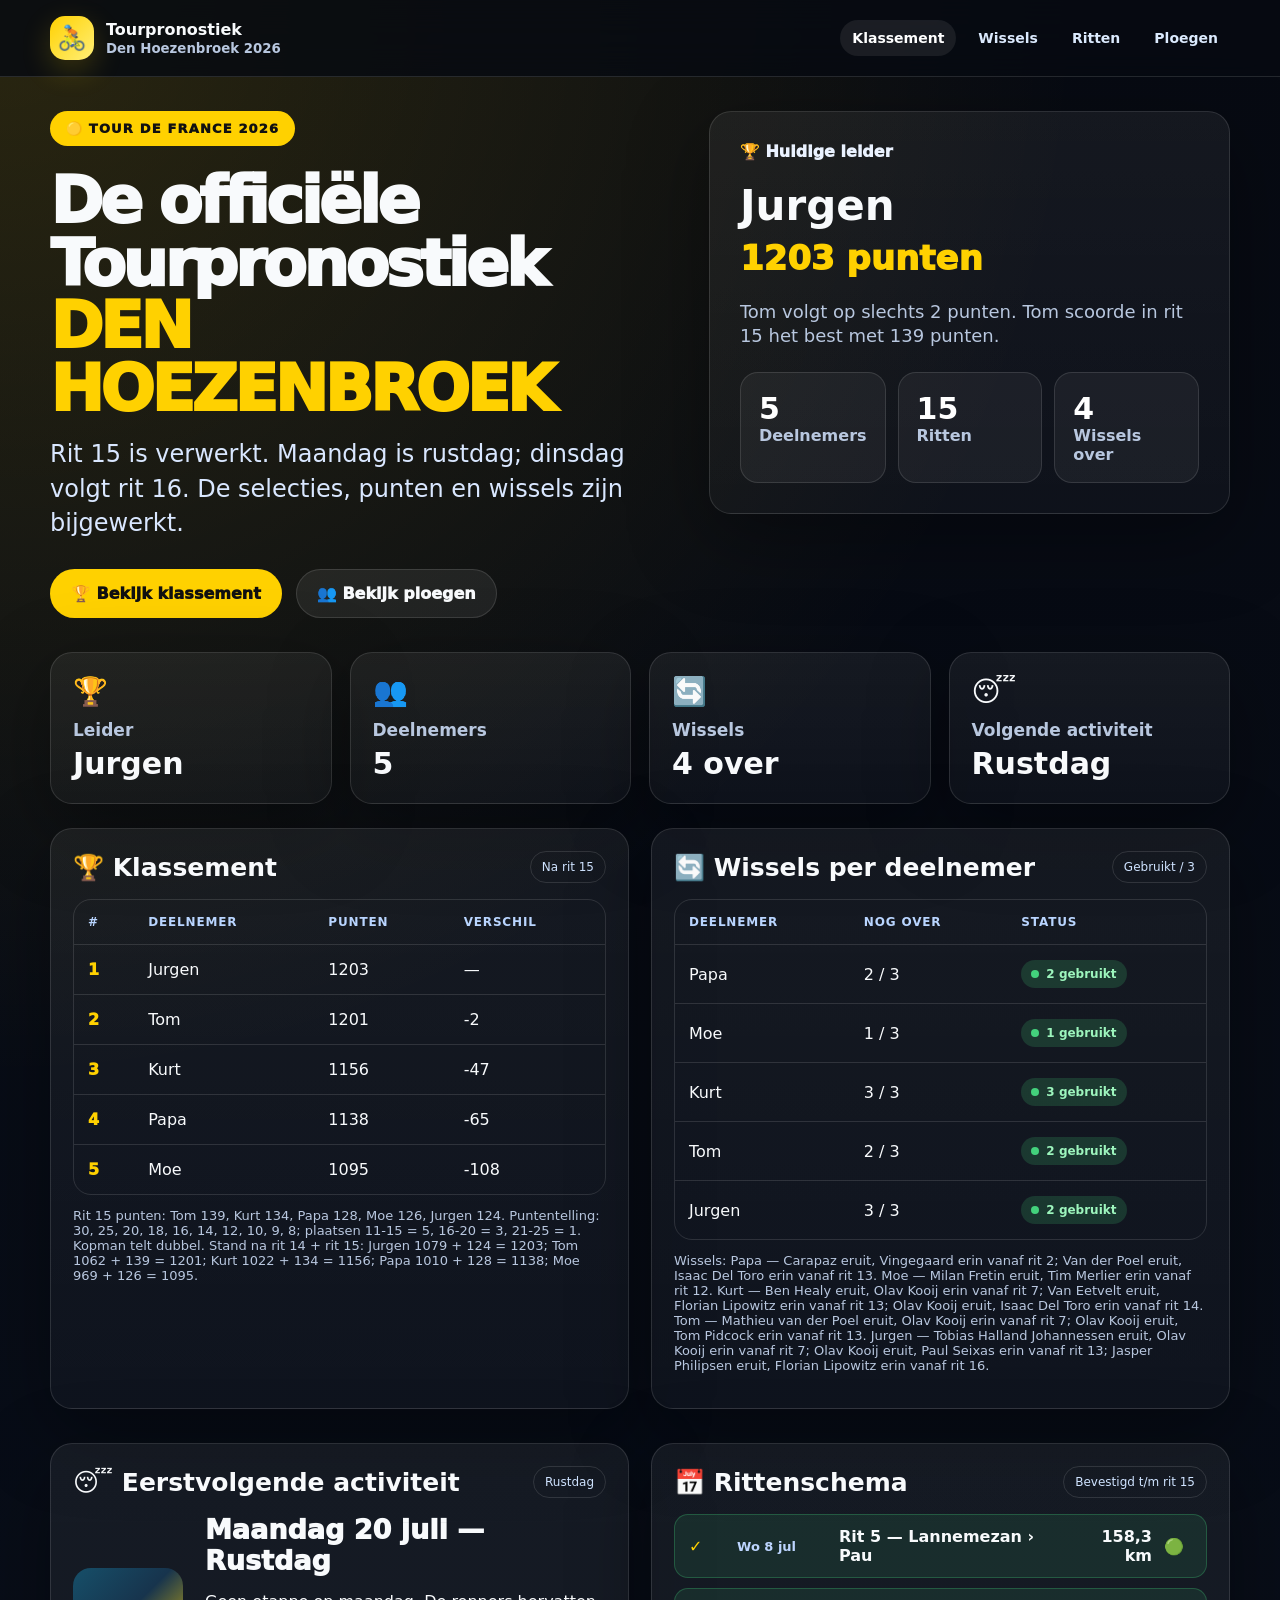
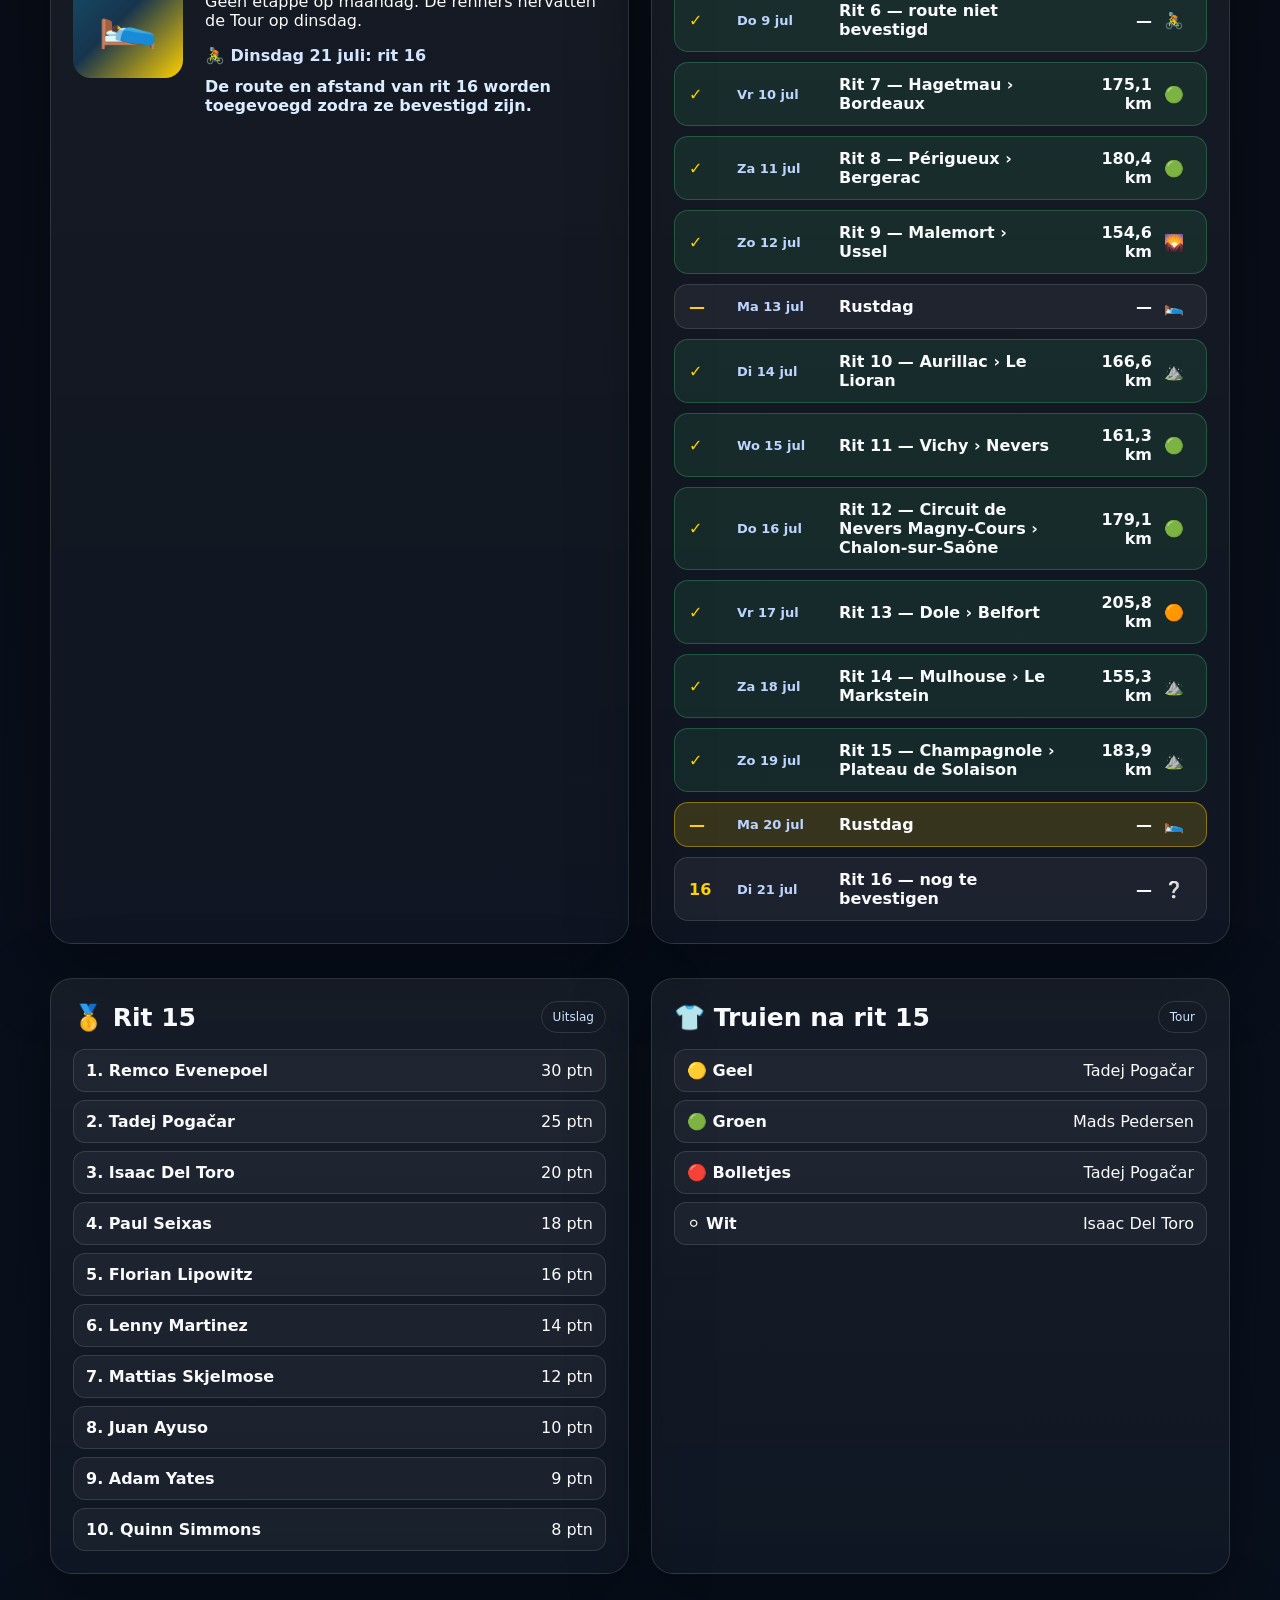
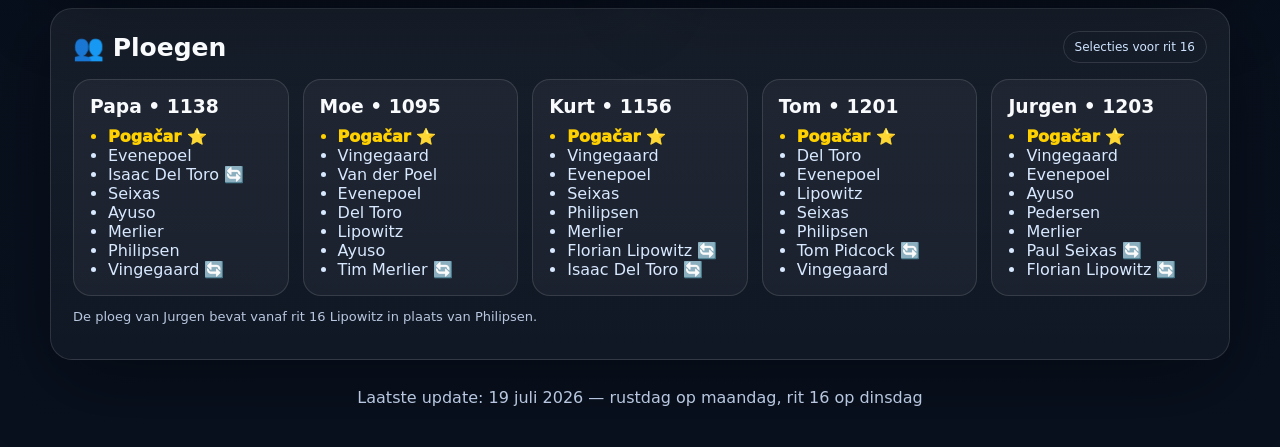
==== commit 18a64b1c: "Add files via upload" ====
--- a/index.html
+++ b/index.html
@@ -16,11 +16,26 @@
 <body>
   <header class="site-header"><div class="wrap nav"><a class="brand" href="#"><span class="brand-icon">🚴</span><span>Tourpronostiek<br><small>Den Hoezenbroek 2026</small></span></a><nav class="nav-links"><a class="active" href="#klassement">Klassement</a><a href="#wissels">Wissels</a><a href="#ritten">Ritten</a><a href="#ploegen">Ploegen</a></nav></div></header>
   <main class="wrap">
-    <section class="hero"><div class="hero-grid"><div><div class="pill">🟡 Tour de France 2026</div><h1 class="title">De officiële<br>Tourpronostiek<span class="yellow">DEN HOEZENBROEK</span></h1><p class="lead">Rit 15 is gereden. Pogačar wint de bergrit, terwijl Del Toro en Seixas mee op het podium staan.</p><div class="actions"><a class="btn primary" href="#klassement">🏆 Bekijk klassement</a><a class="btn secondary" href="#ploegen">👥 Bekijk ploegen</a></div></div><aside class="card leader"><div class="eyebrow">🏆 Huidige leider</div><h2>Jurgen</h2><p class="points">1203 punten</p><p>Tom volgt op slechts 2 punten. Tom scoorde in rit 15 het best met 139 punten.</p><div class="mini-stats"><div class="mini"><strong>5</strong><span>Deelnemers</span></div><div class="mini"><strong>15</strong><span>Ritten</span></div><div class="mini"><strong>4</strong><span>Wissels over</span></div></div></aside></div></section>
-    <section class="stat-grid"><div class="stat-card"><div class="icon">🏆</div><h3>Leider</h3><strong>Jurgen</strong></div><div class="stat-card"><div class="icon">👥</div><h3>Deelnemers</h3><strong>5</strong></div><div class="stat-card"><div class="icon">🔄</div><h3>Wissels</h3><strong>4 over</strong></div><div class="stat-card"><div class="icon">🚴</div><h3>Volgende rit</h3><strong>Rit 15</strong></div></section>
+    <section class="hero"><div class="hero-grid"><div><div class="pill">🟡 Tour de France 2026</div><h1 class="title">De officiële<br>Tourpronostiek<span class="yellow">DEN HOEZENBROEK</span></h1><p class="lead">Rit 15 is verwerkt. Maandag is rustdag; dinsdag volgt rit 16. De selecties, punten en wissels zijn bijgewerkt.</p><div class="actions"><a class="btn primary" href="#klassement">🏆 Bekijk klassement</a><a class="btn secondary" href="#ploegen">👥 Bekijk ploegen</a></div></div><aside class="card leader"><div class="eyebrow">🏆 Huidige leider</div><h2>Jurgen</h2><p class="points">1203 punten</p><p>Tom volgt op slechts 2 punten. Tom scoorde in rit 15 het best met 139 punten.</p><div class="mini-stats"><div class="mini"><strong>5</strong><span>Deelnemers</span></div><div class="mini"><strong>15</strong><span>Ritten</span></div><div class="mini"><strong>4</strong><span>Wissels over</span></div></div></aside></div></section>
+    <section class="stat-grid"><div class="stat-card"><div class="icon">🏆</div><h3>Leider</h3><strong>Jurgen</strong></div><div class="stat-card"><div class="icon">👥</div><h3>Deelnemers</h3><strong>5</strong></div><div class="stat-card"><div class="icon">🔄</div><h3>Wissels</h3><strong>4 over</strong></div><div class="stat-card"><div class="icon">😴</div><h3>Volgende activiteit</h3><strong>Rustdag</strong></div></section>
     <section class="layout" id="klassement"><div class="panel"><div class="panel-head"><h2>🏆 Klassement</h2><span class="tag">Na rit 15</span></div><div class="table-wrap"><table class="table"><thead><tr><th>#</th><th>Deelnemer</th><th>Punten</th><th>Verschil</th></tr></thead><tbody><tr><td class="rank">1</td><td>Jurgen</td><td>1203</td><td>—</td></tr><tr><td class="rank">2</td><td>Tom</td><td>1201</td><td>-2</td></tr><tr><td class="rank">3</td><td>Kurt</td><td>1156</td><td>-47</td></tr><tr><td class="rank">4</td><td>Papa</td><td>1138</td><td>-65</td></tr><tr><td class="rank">5</td><td>Moe</td><td>1095</td><td>-108</td></tr></tbody></table></div><div class="mobile-list"><div class="standing-card"><div><strong>🥇 Jurgen</strong><br><span class="small">Leider</span></div><div class="pts">1203</div></div><div class="standing-card"><div><strong>🥈 Tom</strong><br><span class="small">-2</span></div><div class="pts">1201</div></div><div class="standing-card"><div><strong>🥉 Kurt</strong><br><span class="small">-47</span></div><div class="pts">1156</div></div><div class="standing-card"><div><strong>4. Papa</strong><br><span class="small">-65</span></div><div class="pts">1138</div></div><div class="standing-card"><div><strong>5. Moe</strong><br><span class="small">-108</span></div><div class="pts">1095</div></div></div><p class="small">Rit 15 punten: Tom 139, Kurt 134, Papa 128, Moe 126, Jurgen 124. Puntentelling: 30, 25, 20, 18, 16, 14, 12, 10, 9, 8; plaatsen 11-15 = 5, 16-20 = 3, 21-25 = 1. Kopman telt dubbel. Stand na rit 14 + rit 15: Jurgen 1079 + 124 = 1203; Tom 1062 + 139 = 1201; Kurt 1022 + 134 = 1156; Papa 1010 + 128 = 1138; Moe 969 + 126 = 1095.</p></div>
       <div class="panel" id="wissels"><div class="panel-head"><h2>🔄 Wissels per deelnemer</h2><span class="tag">Gebruikt / 3</span></div><div class="table-wrap"><table class="table"><thead><tr><th>Deelnemer</th><th>Nog over</th><th>Status</th></tr></thead><tbody><tr><td>Papa</td><td>2 / 3</td><td><span class="status"><span class="dot"></span>2 gebruikt</span></td></tr><tr><td>Moe</td><td>1 / 3</td><td><span class="status"><span class="dot"></span>1 gebruikt</span></td></tr><tr><td>Kurt</td><td>3 / 3</td><td><span class="status"><span class="dot"></span>3 gebruikt</span></td></tr><tr><td>Tom</td><td>2 / 3</td><td><span class="status"><span class="dot"></span>2 gebruikt</span></td></tr><tr><td>Jurgen</td><td>3 / 3</td><td><span class="status"><span class="dot"></span>2 gebruikt</span></td></tr></tbody></table></div><div class="mobile-list"><div class="standing-card"><strong>Papa</strong><span class="pts">2/3</span></div><div class="standing-card"><strong>Moe</strong><span class="pts">1/3</span></div><div class="standing-card"><strong>Kurt</strong><span class="pts">3/3</span></div><div class="standing-card"><strong>Tom</strong><span class="pts">2/3</span></div><div class="standing-card"><strong>Jurgen</strong><span class="pts">3/3</span></div></div><p class="small">Wissels: Papa — Carapaz eruit, Vingegaard erin vanaf rit 2; Van der Poel eruit, Isaac Del Toro erin vanaf rit 13. Moe — Milan Fretin eruit, Tim Merlier erin vanaf rit 12. Kurt — Ben Healy eruit, Olav Kooij erin vanaf rit 7; Van Eetvelt eruit, Florian Lipowitz erin vanaf rit 13; Olav Kooij eruit, Isaac Del Toro erin vanaf rit 14. Tom — Mathieu van der Poel eruit, Olav Kooij erin vanaf rit 7; Olav Kooij eruit, Tom Pidcock erin vanaf rit 13. Jurgen — Tobias Halland Johannessen eruit, Olav Kooij erin vanaf rit 7; Olav Kooij eruit, Paul Seixas erin vanaf rit 13; Jasper Philipsen eruit, Florian Lipowitz erin vanaf rit 16.</p></div></section>
-    <section class="layout" id="ritten"><div class="panel"><div class="panel-head"><h2>🚴 Volgende rit</h2><span class="tag">Rit 16</span></div><div class="stage-card"><div class="stage-img">⛰️</div><div><p class="stage-title">Rit 15 — Champagnole › Plateau de Solaison</p><p>Opnieuw een zware bergrit, met een aankomst waar de klassementsrenners het verschil kunnen maken.</p><div class="stage-meta"><span>📅 19 juli 2026</span><span>📏 183,9 km</span></div><p class="stage-note">Na Pogačars overwinning op Le Markstein volgt meteen een tweede bergetappe.</p></div></div></div><div class="panel"><div class="panel-head"><h2>📅 Rittenschema</h2><span class="tag">21 ritten</span></div><div class="schedule"><div class="stage-row done"><span class="num">✓</span><span class="date">Za 4 jul</span><span>Barcelona › Barcelona</span><span class="dist">19,7 km</span><span>⏱️</span></div><div class="stage-row done"><span class="num">✓</span><span class="date">Zo 5 jul</span><span>Tarragona › Barcelona</span><span class="dist">178 km</span><span>🟢</span></div><div class="stage-row done"><span class="num">✓</span><span class="date">Ma 6 jul</span><span>Granollers › Andorra la Vella</span><span class="dist">203 km</span><span>⛰️</span></div><div class="stage-row done"><span class="num">✓</span><span class="date">Di 7 jul</span><span>Pau › Luz Ardiden</span><span class="dist">182 km</span><span>⛰️</span></div><div class="stage-row done"><span class="num">✓</span><span class="date">Wo 8 jul</span><span>Tarbes › Cauterets-Cambasque</span><span class="dist">163 km</span><span>🟢</span></div><div class="stage-row done"><span class="num">✓</span><span class="date">Do 9 jul</span><span>Rit 6</span><span class="dist">—</span><span>🚴</span></div><div class="stage-row done"><span class="num">✓</span><span class="date">Vr 10 jul</span><span>Hagetmau › Bordeaux</span><span class="dist">175,1 km</span><span>🟢</span></div><div class="stage-row done"><span class="num">✓</span><span class="date">Za 11 jul</span><span>Périgueux › Bergerac</span><span class="dist">180,4 km</span><span>🟢</span></div><div class="stage-row done"><span class="num">✓</span><span class="date">Zo 12 jul</span><span>Malemort › Ussel</span><span class="dist">154,6 km</span><span>🌄</span></div><div class="stage-row"><span class="num">—</span><span class="date">Ma 13 jul</span><span>Rustdag</span><span class="dist">—</span><span>🛌</span></div><div class="stage-row done"><span class="num">✓</span><span class="date">Di 14 jul</span><span>Aurillac › Le Lioran</span><span class="dist">166,6 km</span><span>⛰️</span></div><div class="stage-row done"><span class="num">✓</span><span class="date">Wo 15 jul</span><span>Vichy › Nevers</span><span class="dist">161,3 km</span><span>🟢</span></div><div class="stage-row done"><span class="num">✓</span><span class="date">Do 16 jul</span><span>Magny-Cours › Chalon-sur-Saône</span><span class="dist">179,1 km</span><span>🟢</span></div><div class="stage-row done"><span class="num">✓</span><span class="date">Vr 17 jul</span><span>Dole › Belfort</span><span class="dist">205,8 km</span><span>🟠</span></div><div class="stage-row done"><span class="num">✓</span><span class="date">Za 18 jul</span><span>Mulhouse › Le Markstein</span><span class="dist">155,3 km</span><span>⛰️</span></div><div class="stage-row current"><span class="num">15</span><span class="date">Zo 19 jul</span><span>Champagnole › Plateau de Solaison</span><span class="dist">183,9 km</span><span>⛰️</span></div></div></div></section>
+    <section class="layout" id="ritten"><div class="panel"><div class="panel-head"><h2>😴 Eerstvolgende activiteit</h2><span class="tag">Rustdag</span></div><div class="stage-card"><div class="stage-img">🛌</div><div><p class="stage-title">Maandag 20 juli — Rustdag</p><p>Geen etappe op maandag. De renners hervatten de Tour op dinsdag.</p><div class="stage-meta"><span>🚴 Dinsdag 21 juli: rit 16</span></div><p class="stage-note">De route en afstand van rit 16 worden toegevoegd zodra ze bevestigd zijn.</p></div></div></div>
+<div class="panel"><div class="panel-head"><h2>📅 Rittenschema</h2><span class="tag">Bevestigd t/m rit 15</span></div><div class="schedule">
+<div class="stage-row done"><span class="num">✓</span><span class="date">Wo 8 jul</span><span>Rit 5 — Lannemezan › Pau</span><span class="dist">158,3 km</span><span>🟢</span></div>
+<div class="stage-row done"><span class="num">✓</span><span class="date">Do 9 jul</span><span>Rit 6 — route niet bevestigd</span><span class="dist">—</span><span>🚴</span></div>
+<div class="stage-row done"><span class="num">✓</span><span class="date">Vr 10 jul</span><span>Rit 7 — Hagetmau › Bordeaux</span><span class="dist">175,1 km</span><span>🟢</span></div>
+<div class="stage-row done"><span class="num">✓</span><span class="date">Za 11 jul</span><span>Rit 8 — Périgueux › Bergerac</span><span class="dist">180,4 km</span><span>🟢</span></div>
+<div class="stage-row done"><span class="num">✓</span><span class="date">Zo 12 jul</span><span>Rit 9 — Malemort › Ussel</span><span class="dist">154,6 km</span><span>🌄</span></div>
+<div class="stage-row"><span class="num">—</span><span class="date">Ma 13 jul</span><span>Rustdag</span><span class="dist">—</span><span>🛌</span></div>
+<div class="stage-row done"><span class="num">✓</span><span class="date">Di 14 jul</span><span>Rit 10 — Aurillac › Le Lioran</span><span class="dist">166,6 km</span><span>⛰️</span></div>
+<div class="stage-row done"><span class="num">✓</span><span class="date">Wo 15 jul</span><span>Rit 11 — Vichy › Nevers</span><span class="dist">161,3 km</span><span>🟢</span></div>
+<div class="stage-row done"><span class="num">✓</span><span class="date">Do 16 jul</span><span>Rit 12 — Circuit de Nevers Magny-Cours › Chalon-sur-Saône</span><span class="dist">179,1 km</span><span>🟢</span></div>
+<div class="stage-row done"><span class="num">✓</span><span class="date">Vr 17 jul</span><span>Rit 13 — Dole › Belfort</span><span class="dist">205,8 km</span><span>🟠</span></div>
+<div class="stage-row done"><span class="num">✓</span><span class="date">Za 18 jul</span><span>Rit 14 — Mulhouse › Le Markstein</span><span class="dist">155,3 km</span><span>⛰️</span></div>
+<div class="stage-row done"><span class="num">✓</span><span class="date">Zo 19 jul</span><span>Rit 15 — Champagnole › Plateau de Solaison</span><span class="dist">183,9 km</span><span>⛰️</span></div>
+<div class="stage-row current"><span class="num">—</span><span class="date">Ma 20 jul</span><span>Rustdag</span><span class="dist">—</span><span>🛌</span></div><div class="stage-row"><span class="num">16</span><span class="date">Di 21 jul</span><span>Rit 16 — nog te bevestigen</span><span class="dist">—</span><span>❔</span></div>
+</div></div></section>
     <section class="layout"><div class="panel"><div class="panel-head"><h2>🥇 Rit 15</h2><span class="tag">Uitslag</span></div><div class="result-list">
 <div class="result-item"><strong>1. Remco Evenepoel</strong><span>30 ptn</span></div>
 <div class="result-item"><strong>2. Tadej Pogačar</strong><span>25 ptn</span></div>
@@ -38,7 +53,13 @@
 <div class="result-item"><strong>🔴 Bolletjes</strong><span>Tadej Pogačar</span></div>
 <div class="result-item"><strong>⚪ Wit</strong><span>Isaac Del Toro</span></div>
 </div></div></section>
-    <section class="panel" id="ploegen"><div class="panel-head"><h2>👥 Ploegen</h2><span class="tag">Na rit 15</span></div><div class="summary-grid"><div class="rider-card"><h3>Papa • 1138</h3><ul><li class="captain">Pogačar ⭐</li><li>Evenepoel</li><li>Del Toro 🔄</li><li>Seixas</li><li>Ayuso</li><li>Merlier</li><li>Philipsen</li><li>Vingegaard 🔄</li></ul></div><div class="rider-card"><h3>Moe • 1095</h3><ul><li class="captain">Pogačar ⭐</li><li>Vingegaard</li><li>Van der Poel</li><li>Evenepoel</li><li>Del Toro</li><li>Lipowitz</li><li>Ayuso</li><li>Tim Merlier 🔄</li></ul></div><div class="rider-card"><h3>Kurt • 1156</h3><ul><li class="captain">Pogačar ⭐</li><li>Vingegaard</li><li>Evenepoel</li><li>Seixas</li><li>Philipsen</li><li>Merlier</li><li>Lipowitz 🔄</li><li>Isaac Del Toro 🔄</li></ul></div><div class="rider-card"><h3>Tom • 1201</h3><ul><li class="captain">Pogačar ⭐</li><li>Del Toro</li><li>Evenepoel</li><li>Lipowitz</li><li>Seixas</li><li>Philipsen</li><li>Tom Pidcock 🔄</li><li>Vingegaard</li></ul></div><div class="rider-card"><h3>Jurgen • 1203</h3><ul><li class="captain">Pogačar ⭐</li><li>Vingegaard</li><li>Evenepoel</li><li>Ayuso</li><li>Pedersen</li><li>Merlier</li><li>Philipsen</li><li>Paul Seixas 🔄</li></ul></div></div></section>
-  </main><footer class="wrap footer">Laatste update: 19 juli 2026 — rit 15 verwerkt • Kurt: Kooij → Del Toro vanaf rit 14</footer>
+    <section class="panel" id="ploegen"><div class="panel-head"><h2>👥 Ploegen</h2><span class="tag">Selecties voor rit 16</span></div><div class="summary-grid">
+<div class="rider-card"><h3>Papa • 1138</h3><ul><li class="captain">Pogačar ⭐</li><li>Evenepoel</li><li>Isaac Del Toro 🔄</li><li>Seixas</li><li>Ayuso</li><li>Merlier</li><li>Philipsen</li><li>Vingegaard 🔄</li></ul></div>
+<div class="rider-card"><h3>Moe • 1095</h3><ul><li class="captain">Pogačar ⭐</li><li>Vingegaard</li><li>Van der Poel</li><li>Evenepoel</li><li>Del Toro</li><li>Lipowitz</li><li>Ayuso</li><li>Tim Merlier 🔄</li></ul></div>
+<div class="rider-card"><h3>Kurt • 1156</h3><ul><li class="captain">Pogačar ⭐</li><li>Vingegaard</li><li>Evenepoel</li><li>Seixas</li><li>Philipsen</li><li>Merlier</li><li>Florian Lipowitz 🔄</li><li>Isaac Del Toro 🔄</li></ul></div>
+<div class="rider-card"><h3>Tom • 1201</h3><ul><li class="captain">Pogačar ⭐</li><li>Del Toro</li><li>Evenepoel</li><li>Lipowitz</li><li>Seixas</li><li>Philipsen</li><li>Tom Pidcock 🔄</li><li>Vingegaard</li></ul></div>
+<div class="rider-card"><h3>Jurgen • 1203</h3><ul><li class="captain">Pogačar ⭐</li><li>Vingegaard</li><li>Evenepoel</li><li>Ayuso</li><li>Pedersen</li><li>Merlier</li><li>Paul Seixas 🔄</li><li>Florian Lipowitz 🔄</li></ul></div>
+</div><p class="small">De ploeg van Jurgen bevat vanaf rit 16 Lipowitz in plaats van Philipsen.</p></section>
+  </main><footer class="wrap footer">Laatste update: 19 juli 2026 — rustdag op maandag, rit 16 op dinsdag</footer>
 </body>
 </html>
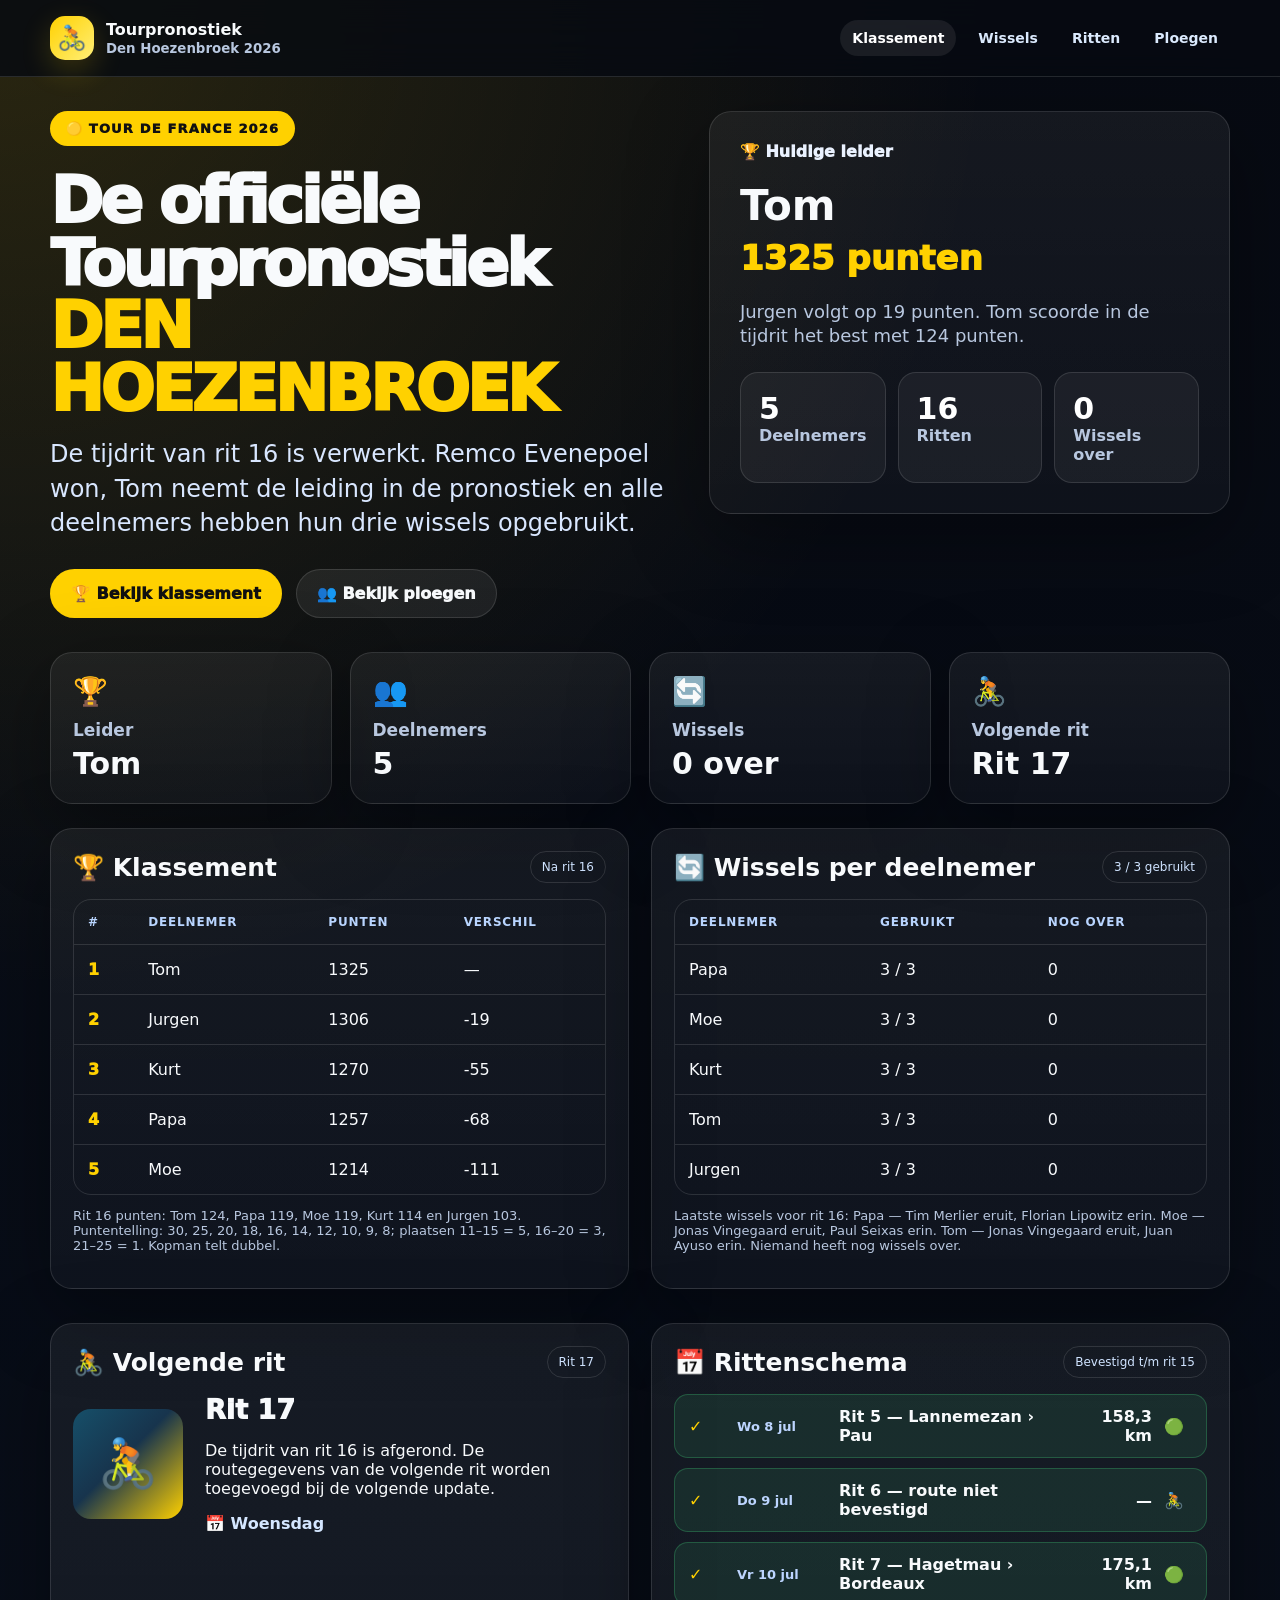
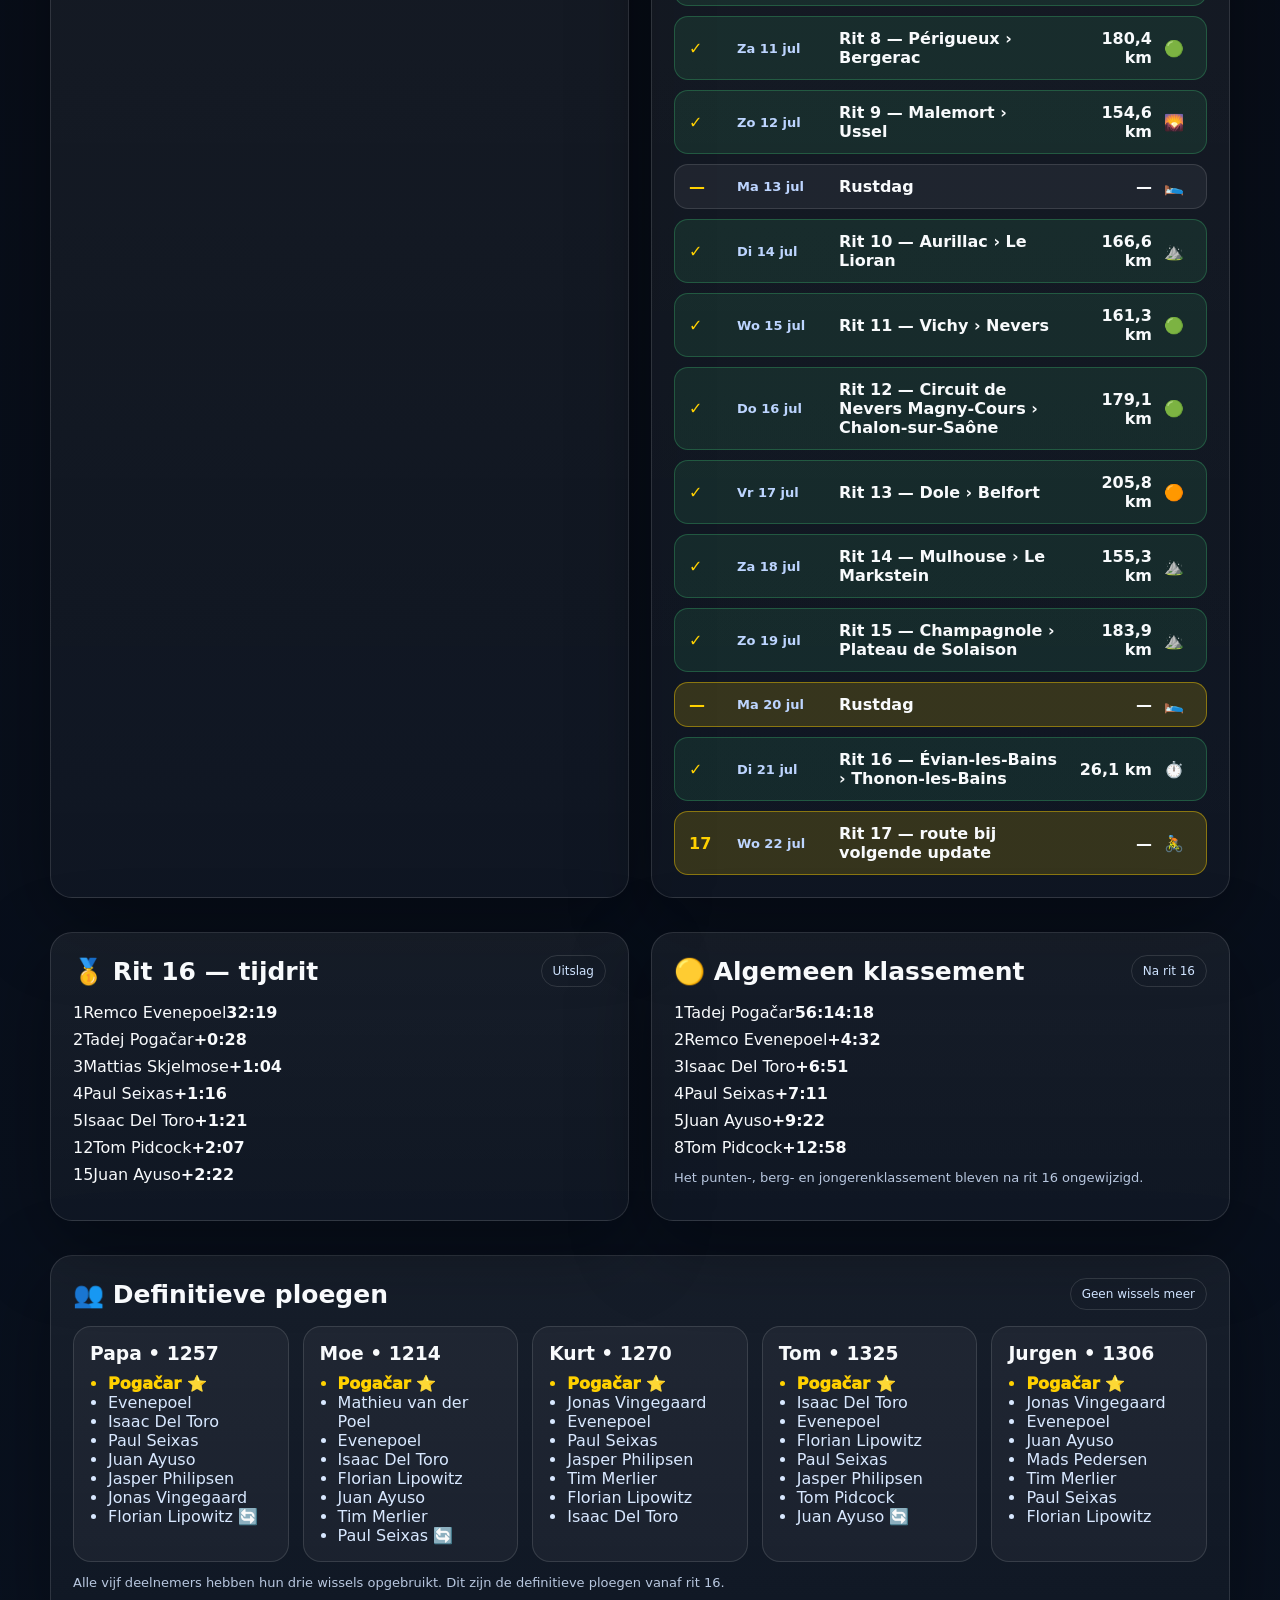
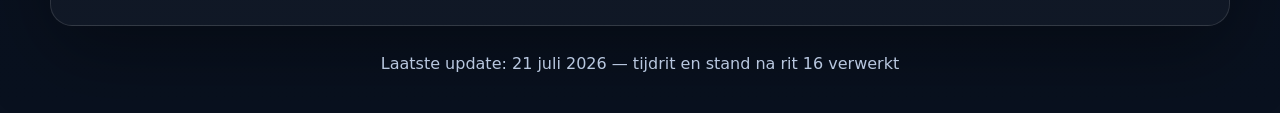
==== commit 14daf349: "Add files via upload" ====
--- a/index.html
+++ b/index.html
@@ -3,7 +3,7 @@
 <head>
   <meta charset="utf-8" />
   <meta name="viewport" content="width=device-width, initial-scale=1" />
-  <title>Tourpronostiek Den Hoezenbroek — na rit 15</title>
+  <title>Tourpronostiek Den Hoezenbroek — na rit 16</title>
   <meta name="description" content="De officiële Tourpronostiek van Den Hoezenbroek" />
   <link rel="icon" href="data:image/svg+xml,%3Csvg xmlns='http://www.w3.org/2000/svg' viewBox='0 0 64 64'%3E%3Crect width='64' height='64' rx='16' fill='%23ffd100'/%3E%3Ctext x='32' y='39' text-anchor='middle' font-size='23' font-family='Arial' font-weight='900' fill='%23070a12'%3EDH%3C/text%3E%3C/svg%3E" />
   <style>
@@ -16,11 +16,43 @@
 <body>
   <header class="site-header"><div class="wrap nav"><a class="brand" href="#"><span class="brand-icon">🚴</span><span>Tourpronostiek<br><small>Den Hoezenbroek 2026</small></span></a><nav class="nav-links"><a class="active" href="#klassement">Klassement</a><a href="#wissels">Wissels</a><a href="#ritten">Ritten</a><a href="#ploegen">Ploegen</a></nav></div></header>
   <main class="wrap">
-    <section class="hero"><div class="hero-grid"><div><div class="pill">🟡 Tour de France 2026</div><h1 class="title">De officiële<br>Tourpronostiek<span class="yellow">DEN HOEZENBROEK</span></h1><p class="lead">Rit 15 is verwerkt. Maandag is rustdag; dinsdag volgt rit 16. De selecties, punten en wissels zijn bijgewerkt.</p><div class="actions"><a class="btn primary" href="#klassement">🏆 Bekijk klassement</a><a class="btn secondary" href="#ploegen">👥 Bekijk ploegen</a></div></div><aside class="card leader"><div class="eyebrow">🏆 Huidige leider</div><h2>Jurgen</h2><p class="points">1203 punten</p><p>Tom volgt op slechts 2 punten. Tom scoorde in rit 15 het best met 139 punten.</p><div class="mini-stats"><div class="mini"><strong>5</strong><span>Deelnemers</span></div><div class="mini"><strong>15</strong><span>Ritten</span></div><div class="mini"><strong>4</strong><span>Wissels over</span></div></div></aside></div></section>
-    <section class="stat-grid"><div class="stat-card"><div class="icon">🏆</div><h3>Leider</h3><strong>Jurgen</strong></div><div class="stat-card"><div class="icon">👥</div><h3>Deelnemers</h3><strong>5</strong></div><div class="stat-card"><div class="icon">🔄</div><h3>Wissels</h3><strong>4 over</strong></div><div class="stat-card"><div class="icon">😴</div><h3>Volgende activiteit</h3><strong>Rustdag</strong></div></section>
-    <section class="layout" id="klassement"><div class="panel"><div class="panel-head"><h2>🏆 Klassement</h2><span class="tag">Na rit 15</span></div><div class="table-wrap"><table class="table"><thead><tr><th>#</th><th>Deelnemer</th><th>Punten</th><th>Verschil</th></tr></thead><tbody><tr><td class="rank">1</td><td>Jurgen</td><td>1203</td><td>—</td></tr><tr><td class="rank">2</td><td>Tom</td><td>1201</td><td>-2</td></tr><tr><td class="rank">3</td><td>Kurt</td><td>1156</td><td>-47</td></tr><tr><td class="rank">4</td><td>Papa</td><td>1138</td><td>-65</td></tr><tr><td class="rank">5</td><td>Moe</td><td>1095</td><td>-108</td></tr></tbody></table></div><div class="mobile-list"><div class="standing-card"><div><strong>🥇 Jurgen</strong><br><span class="small">Leider</span></div><div class="pts">1203</div></div><div class="standing-card"><div><strong>🥈 Tom</strong><br><span class="small">-2</span></div><div class="pts">1201</div></div><div class="standing-card"><div><strong>🥉 Kurt</strong><br><span class="small">-47</span></div><div class="pts">1156</div></div><div class="standing-card"><div><strong>4. Papa</strong><br><span class="small">-65</span></div><div class="pts">1138</div></div><div class="standing-card"><div><strong>5. Moe</strong><br><span class="small">-108</span></div><div class="pts">1095</div></div></div><p class="small">Rit 15 punten: Tom 139, Kurt 134, Papa 128, Moe 126, Jurgen 124. Puntentelling: 30, 25, 20, 18, 16, 14, 12, 10, 9, 8; plaatsen 11-15 = 5, 16-20 = 3, 21-25 = 1. Kopman telt dubbel. Stand na rit 14 + rit 15: Jurgen 1079 + 124 = 1203; Tom 1062 + 139 = 1201; Kurt 1022 + 134 = 1156; Papa 1010 + 128 = 1138; Moe 969 + 126 = 1095.</p></div>
-      <div class="panel" id="wissels"><div class="panel-head"><h2>🔄 Wissels per deelnemer</h2><span class="tag">Gebruikt / 3</span></div><div class="table-wrap"><table class="table"><thead><tr><th>Deelnemer</th><th>Nog over</th><th>Status</th></tr></thead><tbody><tr><td>Papa</td><td>2 / 3</td><td><span class="status"><span class="dot"></span>2 gebruikt</span></td></tr><tr><td>Moe</td><td>1 / 3</td><td><span class="status"><span class="dot"></span>1 gebruikt</span></td></tr><tr><td>Kurt</td><td>3 / 3</td><td><span class="status"><span class="dot"></span>3 gebruikt</span></td></tr><tr><td>Tom</td><td>2 / 3</td><td><span class="status"><span class="dot"></span>2 gebruikt</span></td></tr><tr><td>Jurgen</td><td>3 / 3</td><td><span class="status"><span class="dot"></span>2 gebruikt</span></td></tr></tbody></table></div><div class="mobile-list"><div class="standing-card"><strong>Papa</strong><span class="pts">2/3</span></div><div class="standing-card"><strong>Moe</strong><span class="pts">1/3</span></div><div class="standing-card"><strong>Kurt</strong><span class="pts">3/3</span></div><div class="standing-card"><strong>Tom</strong><span class="pts">2/3</span></div><div class="standing-card"><strong>Jurgen</strong><span class="pts">3/3</span></div></div><p class="small">Wissels: Papa — Carapaz eruit, Vingegaard erin vanaf rit 2; Van der Poel eruit, Isaac Del Toro erin vanaf rit 13. Moe — Milan Fretin eruit, Tim Merlier erin vanaf rit 12. Kurt — Ben Healy eruit, Olav Kooij erin vanaf rit 7; Van Eetvelt eruit, Florian Lipowitz erin vanaf rit 13; Olav Kooij eruit, Isaac Del Toro erin vanaf rit 14. Tom — Mathieu van der Poel eruit, Olav Kooij erin vanaf rit 7; Olav Kooij eruit, Tom Pidcock erin vanaf rit 13. Jurgen — Tobias Halland Johannessen eruit, Olav Kooij erin vanaf rit 7; Olav Kooij eruit, Paul Seixas erin vanaf rit 13; Jasper Philipsen eruit, Florian Lipowitz erin vanaf rit 16.</p></div></section>
-    <section class="layout" id="ritten"><div class="panel"><div class="panel-head"><h2>😴 Eerstvolgende activiteit</h2><span class="tag">Rustdag</span></div><div class="stage-card"><div class="stage-img">🛌</div><div><p class="stage-title">Maandag 20 juli — Rustdag</p><p>Geen etappe op maandag. De renners hervatten de Tour op dinsdag.</p><div class="stage-meta"><span>🚴 Dinsdag 21 juli: rit 16</span></div><p class="stage-note">De route en afstand van rit 16 worden toegevoegd zodra ze bevestigd zijn.</p></div></div></div>
+    <section class="hero"><div class="hero-grid"><div><div class="pill">🟡 Tour de France 2026</div><h1 class="title">De officiële<br>Tourpronostiek<span class="yellow">DEN HOEZENBROEK</span></h1><p class="lead">De tijdrit van rit 16 is verwerkt. Remco Evenepoel won, Tom neemt de leiding in de pronostiek en alle deelnemers hebben hun drie wissels opgebruikt.</p><div class="actions"><a class="btn primary" href="#klassement">🏆 Bekijk klassement</a><a class="btn secondary" href="#ploegen">👥 Bekijk ploegen</a></div></div><aside class="card leader"><div class="eyebrow">🏆 Huidige leider</div><h2>Tom</h2><p class="points">1325 punten</p><p>Jurgen volgt op 19 punten. Tom scoorde in de tijdrit het best met 124 punten.</p><div class="mini-stats"><div class="mini"><strong>5</strong><span>Deelnemers</span></div><div class="mini"><strong>16</strong><span>Ritten</span></div><div class="mini"><strong>0</strong><span>Wissels over</span></div></div></aside></div></section>
+    <section class="stat-grid"><div class="stat-card"><div class="icon">🏆</div><h3>Leider</h3><strong>Tom</strong></div><div class="stat-card"><div class="icon">👥</div><h3>Deelnemers</h3><strong>5</strong></div><div class="stat-card"><div class="icon">🔄</div><h3>Wissels</h3><strong>0 over</strong></div><div class="stat-card"><div class="icon">🚴</div><h3>Volgende rit</h3><strong>Rit 17</strong></div></section>
+    <section class="layout" id="klassement"><div class="panel">
+<div class="panel-head"><h2>🏆 Klassement</h2><span class="tag">Na rit 16</span></div>
+<div class="table-wrap"><table class="table"><thead><tr><th>#</th><th>Deelnemer</th><th>Punten</th><th>Verschil</th></tr></thead><tbody>
+<tr><td class="rank">1</td><td>Tom</td><td>1325</td><td>—</td></tr>
+<tr><td class="rank">2</td><td>Jurgen</td><td>1306</td><td>-19</td></tr>
+<tr><td class="rank">3</td><td>Kurt</td><td>1270</td><td>-55</td></tr>
+<tr><td class="rank">4</td><td>Papa</td><td>1257</td><td>-68</td></tr>
+<tr><td class="rank">5</td><td>Moe</td><td>1214</td><td>-111</td></tr>
+</tbody></table></div>
+<div class="mobile-list">
+<div class="standing-card"><div><strong>🥇 Tom</strong><br><span class="small">Leider</span></div><div class="pts">1325</div></div>
+<div class="standing-card"><div><strong>🥈 Jurgen</strong><br><span class="small">-19</span></div><div class="pts">1306</div></div>
+<div class="standing-card"><div><strong>🥉 Kurt</strong><br><span class="small">-55</span></div><div class="pts">1270</div></div>
+<div class="standing-card"><div><strong>4. Papa</strong><br><span class="small">-68</span></div><div class="pts">1257</div></div>
+<div class="standing-card"><div><strong>5. Moe</strong><br><span class="small">-111</span></div><div class="pts">1214</div></div>
+</div>
+<p class="small">Rit 16 punten: Tom 124, Papa 119, Moe 119, Kurt 114 en Jurgen 103. Puntentelling: 30, 25, 20, 18, 16, 14, 12, 10, 9, 8; plaatsen 11–15 = 5, 16–20 = 3, 21–25 = 1. Kopman telt dubbel.</p>
+</div>
+<div class="panel" id="wissels"><div class="panel-head"><h2>🔄 Wissels per deelnemer</h2><span class="tag">3 / 3 gebruikt</span></div>
+<div class="table-wrap"><table class="table"><thead><tr><th>Deelnemer</th><th>Gebruikt</th><th>Nog over</th></tr></thead><tbody>
+<tr><td>Papa</td><td>3 / 3</td><td>0</td></tr>
+<tr><td>Moe</td><td>3 / 3</td><td>0</td></tr>
+<tr><td>Kurt</td><td>3 / 3</td><td>0</td></tr>
+<tr><td>Tom</td><td>3 / 3</td><td>0</td></tr>
+<tr><td>Jurgen</td><td>3 / 3</td><td>0</td></tr>
+</tbody></table></div>
+<div class="mobile-list">
+<div class="standing-card"><strong>Papa</strong><span class="pts">3/3</span></div>
+<div class="standing-card"><strong>Moe</strong><span class="pts">3/3</span></div>
+<div class="standing-card"><strong>Kurt</strong><span class="pts">3/3</span></div>
+<div class="standing-card"><strong>Tom</strong><span class="pts">3/3</span></div>
+<div class="standing-card"><strong>Jurgen</strong><span class="pts">3/3</span></div>
+</div>
+<p class="small">Laatste wissels voor rit 16: Papa — Tim Merlier eruit, Florian Lipowitz erin. Moe — Jonas Vingegaard eruit, Paul Seixas erin. Tom — Jonas Vingegaard eruit, Juan Ayuso erin. Niemand heeft nog wissels over.</p></div></section>
+    <section class="layout" id="ritten"><div class="panel"><div class="panel-head"><h2>🚴 Volgende rit</h2><span class="tag">Rit 17</span></div><div class="stage-card"><div class="stage-img">🚴</div><div><p class="stage-title">Rit 17</p><p>De tijdrit van rit 16 is afgerond. De routegegevens van de volgende rit worden toegevoegd bij de volgende update.</p><div class="stage-meta"><span>📅 Woensdag</span></div></div></div></div>
 <div class="panel"><div class="panel-head"><h2>📅 Rittenschema</h2><span class="tag">Bevestigd t/m rit 15</span></div><div class="schedule">
 <div class="stage-row done"><span class="num">✓</span><span class="date">Wo 8 jul</span><span>Rit 5 — Lannemezan › Pau</span><span class="dist">158,3 km</span><span>🟢</span></div>
 <div class="stage-row done"><span class="num">✓</span><span class="date">Do 9 jul</span><span>Rit 6 — route niet bevestigd</span><span class="dist">—</span><span>🚴</span></div>
@@ -34,32 +66,32 @@
 <div class="stage-row done"><span class="num">✓</span><span class="date">Vr 17 jul</span><span>Rit 13 — Dole › Belfort</span><span class="dist">205,8 km</span><span>🟠</span></div>
 <div class="stage-row done"><span class="num">✓</span><span class="date">Za 18 jul</span><span>Rit 14 — Mulhouse › Le Markstein</span><span class="dist">155,3 km</span><span>⛰️</span></div>
 <div class="stage-row done"><span class="num">✓</span><span class="date">Zo 19 jul</span><span>Rit 15 — Champagnole › Plateau de Solaison</span><span class="dist">183,9 km</span><span>⛰️</span></div>
-<div class="stage-row current"><span class="num">—</span><span class="date">Ma 20 jul</span><span>Rustdag</span><span class="dist">—</span><span>🛌</span></div><div class="stage-row"><span class="num">16</span><span class="date">Di 21 jul</span><span>Rit 16 — nog te bevestigen</span><span class="dist">—</span><span>❔</span></div>
+<div class="stage-row current"><span class="num">—</span><span class="date">Ma 20 jul</span><span>Rustdag</span><span class="dist">—</span><span>🛌</span></div><div class="stage-row done"><span class="num">✓</span><span class="date">Di 21 jul</span><span>Rit 16 — Évian-les-Bains › Thonon-les-Bains</span><span class="dist">26,1 km</span><span>⏱️</span></div><div class="stage-row current"><span class="num">17</span><span class="date">Wo 22 jul</span><span>Rit 17 — route bij volgende update</span><span class="dist">—</span><span>🚴</span></div>
 </div></div></section>
-    <section class="layout"><div class="panel"><div class="panel-head"><h2>🥇 Rit 15</h2><span class="tag">Uitslag</span></div><div class="result-list">
-<div class="result-item"><strong>1. Remco Evenepoel</strong><span>30 ptn</span></div>
-<div class="result-item"><strong>2. Tadej Pogačar</strong><span>25 ptn</span></div>
-<div class="result-item"><strong>3. Isaac Del Toro</strong><span>20 ptn</span></div>
-<div class="result-item"><strong>4. Paul Seixas</strong><span>18 ptn</span></div>
-<div class="result-item"><strong>5. Florian Lipowitz</strong><span>16 ptn</span></div>
-<div class="result-item"><strong>6. Lenny Martinez</strong><span>14 ptn</span></div>
-<div class="result-item"><strong>7. Mattias Skjelmose</strong><span>12 ptn</span></div>
-<div class="result-item"><strong>8. Juan Ayuso</strong><span>10 ptn</span></div>
-<div class="result-item"><strong>9. Adam Yates</strong><span>9 ptn</span></div>
-<div class="result-item"><strong>10. Quinn Simmons</strong><span>8 ptn</span></div>
-</div></div><div class="panel"><div class="panel-head"><h2>👕 Truien na rit 15</h2><span class="tag">Tour</span></div><div class="result-list">
-<div class="result-item"><strong>🟡 Geel</strong><span>Tadej Pogačar</span></div>
-<div class="result-item"><strong>🟢 Groen</strong><span>Mads Pedersen</span></div>
-<div class="result-item"><strong>🔴 Bolletjes</strong><span>Tadej Pogačar</span></div>
-<div class="result-item"><strong>⚪ Wit</strong><span>Isaac Del Toro</span></div>
-</div></div></section>
-    <section class="panel" id="ploegen"><div class="panel-head"><h2>👥 Ploegen</h2><span class="tag">Selecties voor rit 16</span></div><div class="summary-grid">
-<div class="rider-card"><h3>Papa • 1138</h3><ul><li class="captain">Pogačar ⭐</li><li>Evenepoel</li><li>Isaac Del Toro 🔄</li><li>Seixas</li><li>Ayuso</li><li>Merlier</li><li>Philipsen</li><li>Vingegaard 🔄</li></ul></div>
-<div class="rider-card"><h3>Moe • 1095</h3><ul><li class="captain">Pogačar ⭐</li><li>Vingegaard</li><li>Van der Poel</li><li>Evenepoel</li><li>Del Toro</li><li>Lipowitz</li><li>Ayuso</li><li>Tim Merlier 🔄</li></ul></div>
-<div class="rider-card"><h3>Kurt • 1156</h3><ul><li class="captain">Pogačar ⭐</li><li>Vingegaard</li><li>Evenepoel</li><li>Seixas</li><li>Philipsen</li><li>Merlier</li><li>Florian Lipowitz 🔄</li><li>Isaac Del Toro 🔄</li></ul></div>
-<div class="rider-card"><h3>Tom • 1201</h3><ul><li class="captain">Pogačar ⭐</li><li>Del Toro</li><li>Evenepoel</li><li>Lipowitz</li><li>Seixas</li><li>Philipsen</li><li>Tom Pidcock 🔄</li><li>Vingegaard</li></ul></div>
-<div class="rider-card"><h3>Jurgen • 1203</h3><ul><li class="captain">Pogačar ⭐</li><li>Vingegaard</li><li>Evenepoel</li><li>Ayuso</li><li>Pedersen</li><li>Merlier</li><li>Paul Seixas 🔄</li><li>Florian Lipowitz 🔄</li></ul></div>
-</div><p class="small">De ploeg van Jurgen bevat vanaf rit 16 Lipowitz in plaats van Philipsen.</p></section>
-  </main><footer class="wrap footer">Laatste update: 19 juli 2026 — rustdag op maandag, rit 16 op dinsdag</footer>
+    <section class="layout"><div class="panel"><div class="panel-head"><h2>🥇 Rit 16 — tijdrit</h2><span class="tag">Uitslag</span></div><div class="result-list">
+<div class="result-row"><span class="place gold">1</span><span>Remco Evenepoel</span><strong>32:19</strong></div>
+<div class="result-row"><span class="place silver">2</span><span>Tadej Pogačar</span><strong>+0:28</strong></div>
+<div class="result-row"><span class="place bronze">3</span><span>Mattias Skjelmose</span><strong>+1:04</strong></div>
+<div class="result-row"><span class="place">4</span><span>Paul Seixas</span><strong>+1:16</strong></div>
+<div class="result-row"><span class="place">5</span><span>Isaac Del Toro</span><strong>+1:21</strong></div>
+<div class="result-row"><span class="place">12</span><span>Tom Pidcock</span><strong>+2:07</strong></div>
+<div class="result-row"><span class="place">15</span><span>Juan Ayuso</span><strong>+2:22</strong></div>
+</div></div>
+<div class="panel"><div class="panel-head"><h2>🟡 Algemeen klassement</h2><span class="tag">Na rit 16</span></div><div class="result-list">
+<div class="result-row"><span class="place gold">1</span><span>Tadej Pogačar</span><strong>56:14:18</strong></div>
+<div class="result-row"><span class="place silver">2</span><span>Remco Evenepoel</span><strong>+4:32</strong></div>
+<div class="result-row"><span class="place bronze">3</span><span>Isaac Del Toro</span><strong>+6:51</strong></div>
+<div class="result-row"><span class="place">4</span><span>Paul Seixas</span><strong>+7:11</strong></div>
+<div class="result-row"><span class="place">5</span><span>Juan Ayuso</span><strong>+9:22</strong></div>
+<div class="result-row"><span class="place">8</span><span>Tom Pidcock</span><strong>+12:58</strong></div>
+</div><p class="small">Het punten-, berg- en jongerenklassement bleven na rit 16 ongewijzigd.</p></div></section>
+    <section class="panel" id="ploegen"><div class="panel-head"><h2>👥 Definitieve ploegen</h2><span class="tag">Geen wissels meer</span></div><div class="summary-grid">
+<div class="rider-card"><h3>Papa • 1257</h3><ul><li class="captain">Pogačar ⭐</li><li>Evenepoel</li><li>Isaac Del Toro</li><li>Paul Seixas</li><li>Juan Ayuso</li><li>Jasper Philipsen</li><li>Jonas Vingegaard</li><li>Florian Lipowitz 🔄</li></ul></div>
+<div class="rider-card"><h3>Moe • 1214</h3><ul><li class="captain">Pogačar ⭐</li><li>Mathieu van der Poel</li><li>Evenepoel</li><li>Isaac Del Toro</li><li>Florian Lipowitz</li><li>Juan Ayuso</li><li>Tim Merlier</li><li>Paul Seixas 🔄</li></ul></div>
+<div class="rider-card"><h3>Kurt • 1270</h3><ul><li class="captain">Pogačar ⭐</li><li>Jonas Vingegaard</li><li>Evenepoel</li><li>Paul Seixas</li><li>Jasper Philipsen</li><li>Tim Merlier</li><li>Florian Lipowitz</li><li>Isaac Del Toro</li></ul></div>
+<div class="rider-card"><h3>Tom • 1325</h3><ul><li class="captain">Pogačar ⭐</li><li>Isaac Del Toro</li><li>Evenepoel</li><li>Florian Lipowitz</li><li>Paul Seixas</li><li>Jasper Philipsen</li><li>Tom Pidcock</li><li>Juan Ayuso 🔄</li></ul></div>
+<div class="rider-card"><h3>Jurgen • 1306</h3><ul><li class="captain">Pogačar ⭐</li><li>Jonas Vingegaard</li><li>Evenepoel</li><li>Juan Ayuso</li><li>Mads Pedersen</li><li>Tim Merlier</li><li>Paul Seixas</li><li>Florian Lipowitz</li></ul></div>
+</div><p class="small">Alle vijf deelnemers hebben hun drie wissels opgebruikt. Dit zijn de definitieve ploegen vanaf rit 16.</p></section>
+  </main><footer class="wrap footer">Laatste update: 21 juli 2026 — tijdrit en stand na rit 16 verwerkt</footer>
 </body>
 </html>
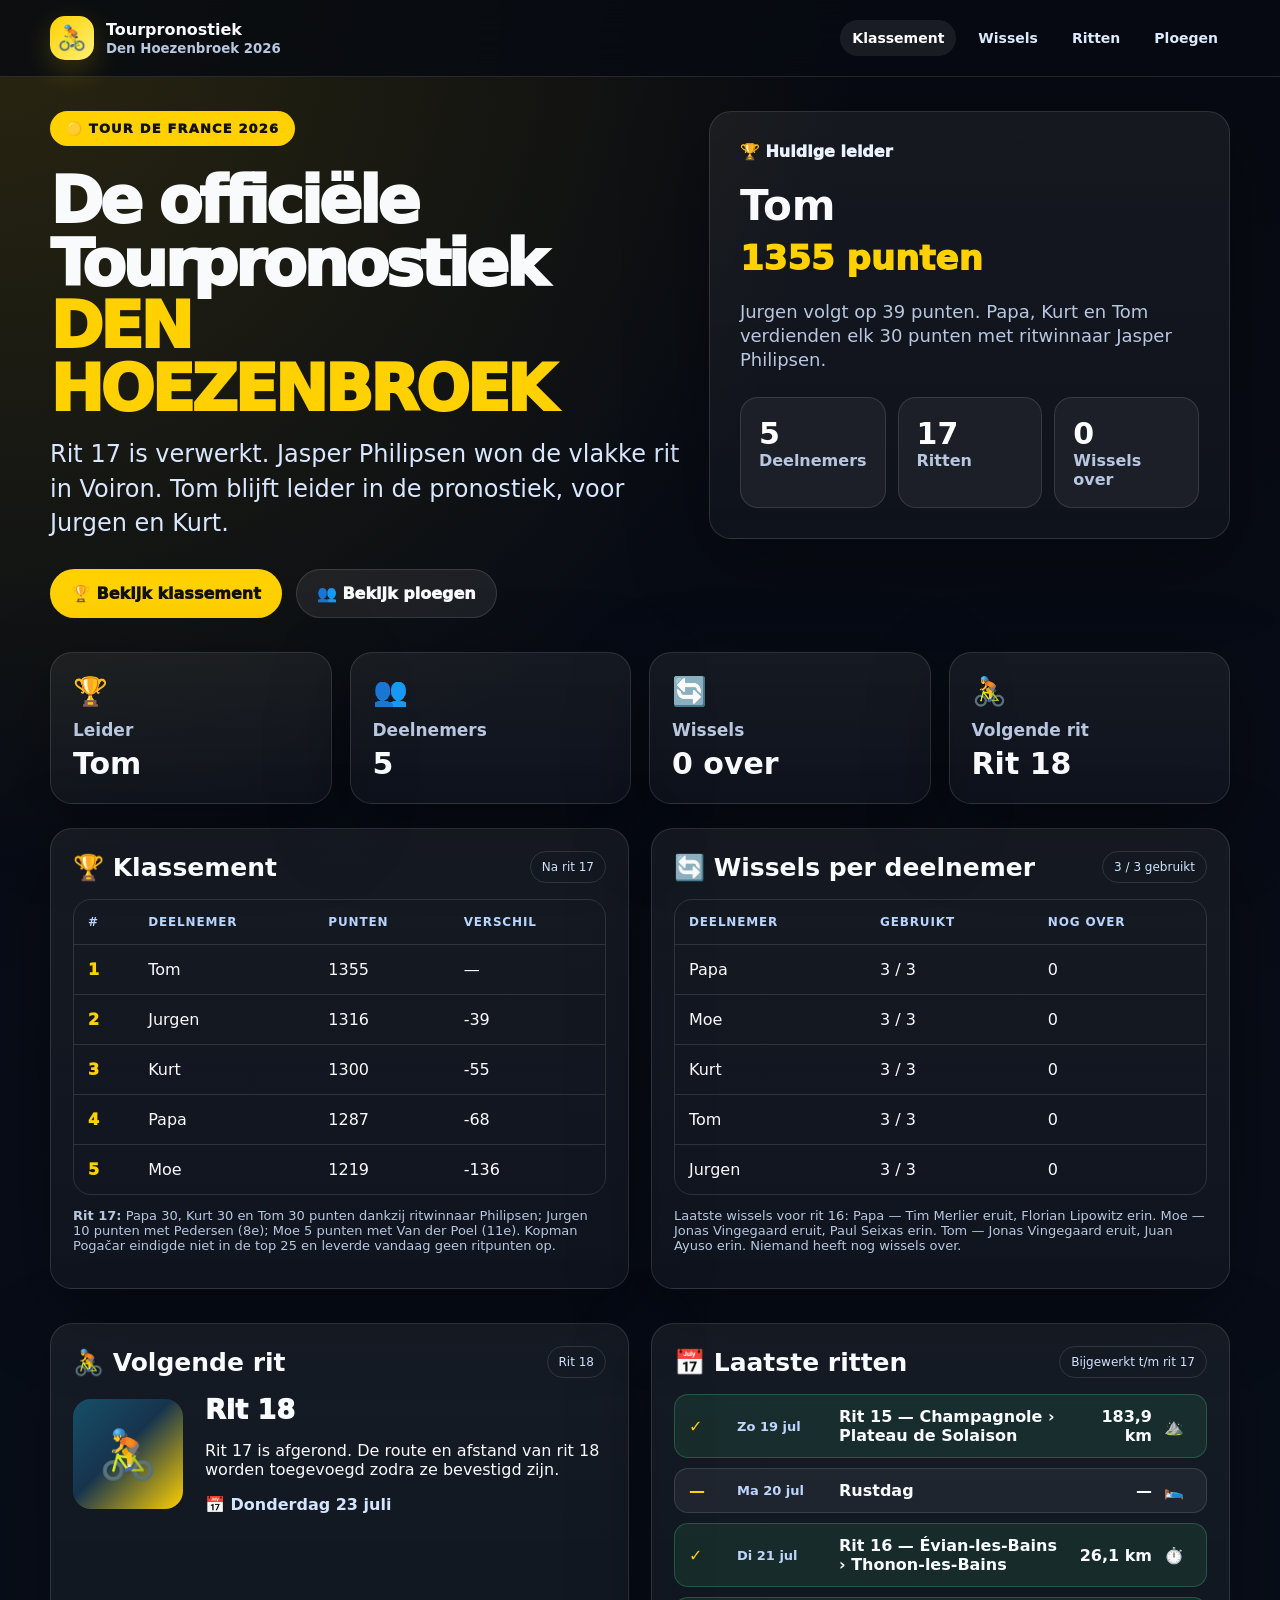
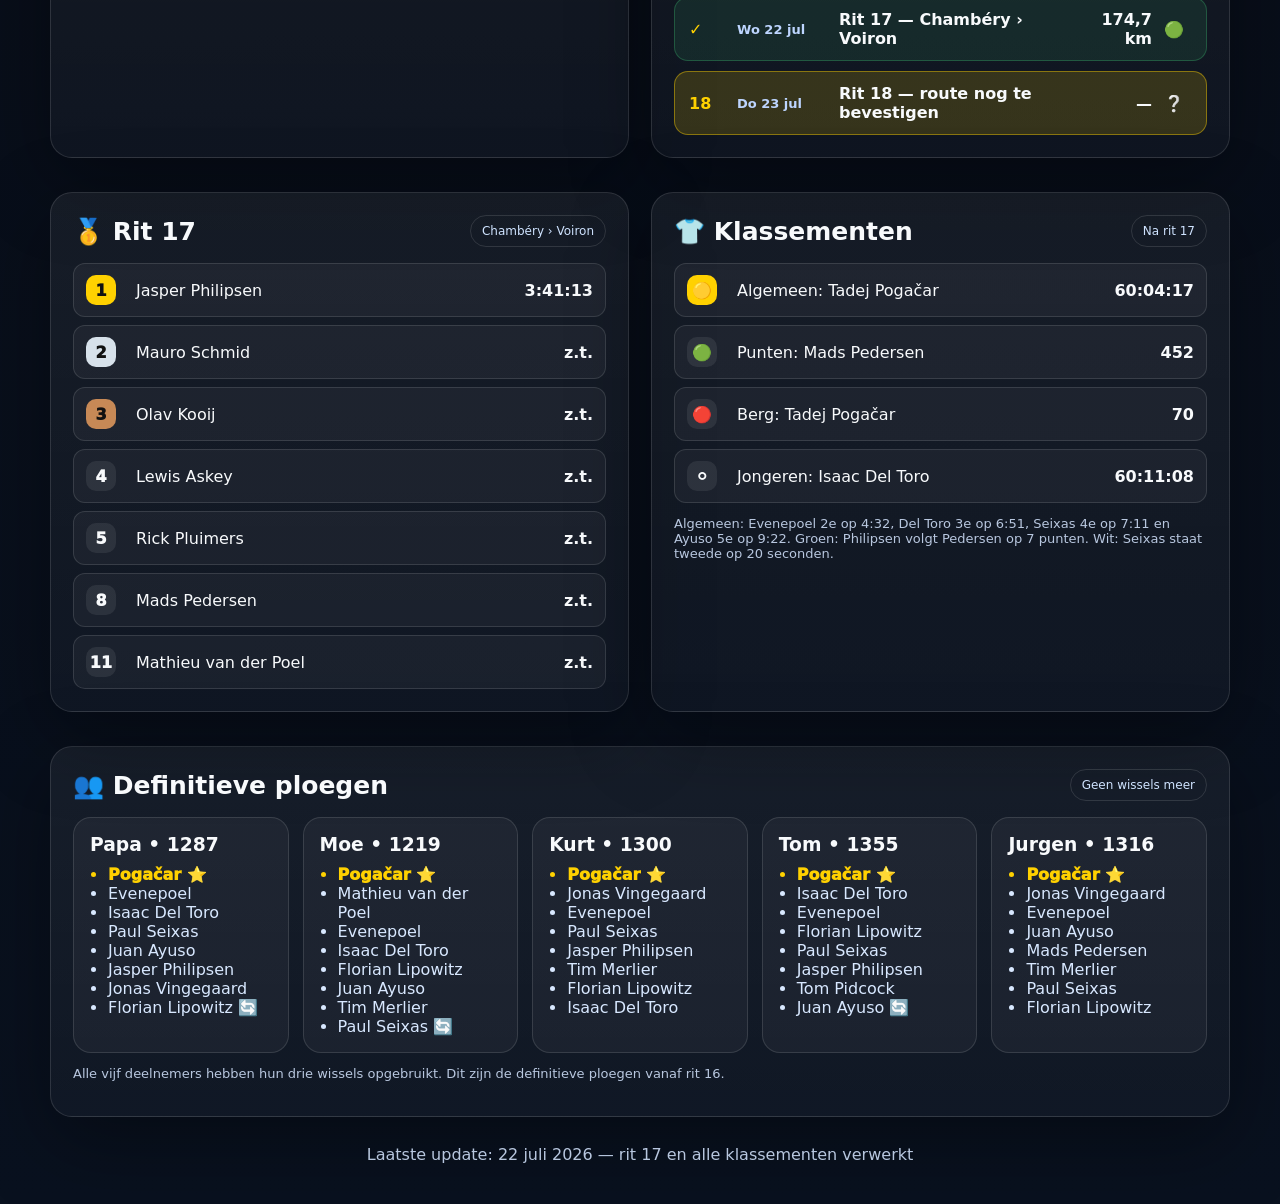
==== commit 85b27afc: "Add files via upload" ====
--- a/index.html
+++ b/index.html
@@ -3,12 +3,12 @@
 <head>
   <meta charset="utf-8" />
   <meta name="viewport" content="width=device-width, initial-scale=1" />
-  <title>Tourpronostiek Den Hoezenbroek — na rit 16</title>
+  <title>Tourpronostiek Den Hoezenbroek — na rit 17</title>
   <meta name="description" content="De officiële Tourpronostiek van Den Hoezenbroek" />
   <link rel="icon" href="data:image/svg+xml,%3Csvg xmlns='http://www.w3.org/2000/svg' viewBox='0 0 64 64'%3E%3Crect width='64' height='64' rx='16' fill='%23ffd100'/%3E%3Ctext x='32' y='39' text-anchor='middle' font-size='23' font-family='Arial' font-weight='900' fill='%23070a12'%3EDH%3C/text%3E%3C/svg%3E" />
   <style>
     :root{--bg:#070a12;--panel:#111827;--panel2:#172033;--line:rgba(255,255,255,.12);--text:#f8fafc;--muted:#b8c7df;--yellow:#ffd100;--green:#43d17c;--red:#ff5f6d;--blue:#62a6ff;--shadow:0 24px 80px rgba(0,0,0,.35);--radius:22px}
-    *{box-sizing:border-box} html{scroll-behavior:smooth} body{margin:0;font-family:Inter,system-ui,-apple-system,Segoe UI,Roboto,Arial,sans-serif;background:radial-gradient(circle at top left,rgba(255,209,0,.14),transparent 28%),linear-gradient(180deg,#070a12 0%,#09111f 100%);color:var(--text);overflow-x:hidden} a{color:inherit;text-decoration:none}.wrap{width:min(1180px,calc(100% - 36px));margin-inline:auto}.site-header{position:sticky;top:0;z-index:10;background:rgba(7,10,18,.82);backdrop-filter:blur(18px);border-bottom:1px solid var(--line)}.nav{height:76px;display:flex;align-items:center;justify-content:space-between;gap:20px}.brand{display:flex;align-items:center;gap:12px;font-weight:900}.brand-icon{display:grid;place-items:center;width:44px;height:44px;border-radius:15px;background:linear-gradient(135deg,var(--yellow),#ffef77);color:#111;font-size:24px;box-shadow:0 10px 30px rgba(255,209,0,.2)}.brand small{display:block;color:var(--muted);font-weight:700;margin-top:2px}.nav-links{display:flex;gap:10px;flex-wrap:wrap}.nav-links a{padding:10px 12px;border-radius:999px;color:#dbeafe;font-weight:800;font-size:14px}.nav-links a:hover,.nav-links a.active{background:rgba(255,255,255,.08);color:#fff}.hero{padding:34px 0 26px}.hero-grid{display:grid;grid-template-columns:1.1fr .9fr;gap:22px;align-items:start}.pill{display:inline-flex;align-items:center;gap:8px;background:var(--yellow);color:#111;padding:10px 16px;border-radius:999px;font-weight:1000;letter-spacing:.09em;text-transform:uppercase;font-size:13px}.title{margin:24px 0 16px;font-size:clamp(38px,5vw,64px);line-height:.98;letter-spacing:-.055em;font-weight:1000}.yellow{display:block;color:var(--yellow)}.lead{max-width:720px;color:#d9e7ff;font-size:clamp(18px,2vw,24px);line-height:1.45;margin:0}.actions{display:flex;gap:14px;flex-wrap:wrap;margin-top:28px}.btn{display:inline-flex;align-items:center;justify-content:center;gap:8px;border-radius:999px;padding:14px 20px;font-weight:1000;border:1px solid var(--line)}.btn.primary{background:var(--yellow);color:#111;border-color:transparent}.btn.secondary{background:rgba(255,255,255,.07)}.card,.panel,.stat-card{background:linear-gradient(180deg,rgba(255,255,255,.06),rgba(255,255,255,.03));border:1px solid var(--line);border-radius:var(--radius);box-shadow:var(--shadow)}.leader{padding:30px}.eyebrow{font-weight:1000;color:#eaf2ff}.leader h2{font-size:42px;margin:20px 0 6px}.leader .points{font-size:34px;font-weight:1000;color:var(--yellow);margin:0 0 16px}.leader p{color:var(--muted);font-size:18px;line-height:1.35}.mini-stats{display:grid;grid-template-columns:repeat(3,1fr);gap:12px;margin-top:24px}.mini{padding:18px;border-radius:18px;background:rgba(255,255,255,.05);border:1px solid var(--line)}.mini strong{display:block;font-size:30px;color:#fff}.mini span{color:var(--muted);font-weight:700}.stat-grid{display:grid;grid-template-columns:repeat(4,1fr);gap:18px;margin:8px 0 24px}.stat-card{padding:22px}.stat-card .icon{font-size:28px}.stat-card h3{margin:12px 0 6px;color:var(--muted);font-size:17px}.stat-card strong{font-size:30px}.layout{display:grid;grid-template-columns:1fr 1fr;gap:22px;margin-bottom:34px}.panel{padding:22px}.panel-head{display:flex;align-items:center;justify-content:space-between;gap:12px;margin-bottom:16px}.panel h2{margin:0;font-size:25px}.tag{font-size:12px;border:1px solid var(--line);border-radius:999px;padding:8px 11px;color:#cfe3ff}.table-wrap{overflow-x:auto;border:1px solid var(--line);border-radius:18px}.table{width:100%;border-collapse:collapse;min-width:520px}.table th,.table td{padding:15px 14px;text-align:left;border-bottom:1px solid var(--line)}.table th{font-size:12px;color:#b9d5ff;text-transform:uppercase;letter-spacing:.07em}.table tr:last-child td{border-bottom:0}.rank{font-weight:1000;color:var(--yellow)}.status{display:inline-flex;align-items:center;gap:7px;background:rgba(67,209,124,.18);color:#9df5bd;border-radius:999px;padding:7px 10px;font-size:12px;font-weight:900}.dot{width:8px;height:8px;border-radius:50%;background:var(--green)}.stage-card{display:grid;grid-template-columns:110px 1fr;gap:22px;align-items:center}.stage-img{width:110px;height:110px;border-radius:18px;background:linear-gradient(135deg,#164f69 0%,#17344d 45%,#ffd100 100%);display:grid;place-items:center;font-size:48px}.stage-title{font-size:27px;font-weight:1000;margin:0 0 10px}.stage-meta{display:flex;flex-wrap:wrap;gap:14px;color:#d4e6ff;font-weight:800}.stage-note{margin-top:12px;color:#dcecff;font-weight:800}.schedule{display:grid;gap:10px}.stage-row{display:grid;grid-template-columns:36px 90px 1fr 80px 28px;align-items:center;gap:12px;padding:12px 14px;border-radius:14px;background:rgba(255,255,255,.055);border:1px solid var(--line);font-weight:900}.stage-row.done{background:rgba(67,209,124,.10);border-color:rgba(67,209,124,.28)}.stage-row.current{background:rgba(255,209,0,.16);border-color:rgba(255,209,0,.42)}.stage-row .num{color:var(--yellow)}.stage-row .date{color:#bdd5ff;font-size:13px}.stage-row .dist{text-align:right}.summary-grid{display:grid;grid-template-columns:repeat(5,1fr);gap:14px}.rider-card{padding:16px;border-radius:18px;background:rgba(255,255,255,.045);border:1px solid var(--line)}.rider-card h3{margin:0 0 10px}.rider-card ul{margin:0;padding-left:18px;color:#d8e8ff}.captain{color:var(--yellow);font-weight:1000}.footer{padding:28px 0 40px;color:var(--muted);text-align:center}.mobile-list{display:none}.result-list{display:grid;gap:8px}.result-item{display:flex;align-items:center;justify-content:space-between;gap:14px;padding:11px 12px;border-radius:12px;background:rgba(255,255,255,.045);border:1px solid var(--line)}.small{font-size:13px;color:var(--muted)}
+    *{box-sizing:border-box} html{scroll-behavior:smooth} body{margin:0;font-family:Inter,system-ui,-apple-system,Segoe UI,Roboto,Arial,sans-serif;background:radial-gradient(circle at top left,rgba(255,209,0,.14),transparent 28%),linear-gradient(180deg,#070a12 0%,#09111f 100%);color:var(--text);overflow-x:hidden} a{color:inherit;text-decoration:none}.wrap{width:min(1180px,calc(100% - 36px));margin-inline:auto}.site-header{position:sticky;top:0;z-index:10;background:rgba(7,10,18,.82);backdrop-filter:blur(18px);border-bottom:1px solid var(--line)}.nav{height:76px;display:flex;align-items:center;justify-content:space-between;gap:20px}.brand{display:flex;align-items:center;gap:12px;font-weight:900}.brand-icon{display:grid;place-items:center;width:44px;height:44px;border-radius:15px;background:linear-gradient(135deg,var(--yellow),#ffef77);color:#111;font-size:24px;box-shadow:0 10px 30px rgba(255,209,0,.2)}.brand small{display:block;color:var(--muted);font-weight:700;margin-top:2px}.nav-links{display:flex;gap:10px;flex-wrap:wrap}.nav-links a{padding:10px 12px;border-radius:999px;color:#dbeafe;font-weight:800;font-size:14px}.nav-links a:hover,.nav-links a.active{background:rgba(255,255,255,.08);color:#fff}.hero{padding:34px 0 26px}.hero-grid{display:grid;grid-template-columns:1.1fr .9fr;gap:22px;align-items:start}.pill{display:inline-flex;align-items:center;gap:8px;background:var(--yellow);color:#111;padding:10px 16px;border-radius:999px;font-weight:1000;letter-spacing:.09em;text-transform:uppercase;font-size:13px}.title{margin:24px 0 16px;font-size:clamp(38px,5vw,64px);line-height:.98;letter-spacing:-.055em;font-weight:1000}.yellow{display:block;color:var(--yellow)}.lead{max-width:720px;color:#d9e7ff;font-size:clamp(18px,2vw,24px);line-height:1.45;margin:0}.actions{display:flex;gap:14px;flex-wrap:wrap;margin-top:28px}.btn{display:inline-flex;align-items:center;justify-content:center;gap:8px;border-radius:999px;padding:14px 20px;font-weight:1000;border:1px solid var(--line)}.btn.primary{background:var(--yellow);color:#111;border-color:transparent}.btn.secondary{background:rgba(255,255,255,.07)}.card,.panel,.stat-card{background:linear-gradient(180deg,rgba(255,255,255,.06),rgba(255,255,255,.03));border:1px solid var(--line);border-radius:var(--radius);box-shadow:var(--shadow)}.leader{padding:30px}.eyebrow{font-weight:1000;color:#eaf2ff}.leader h2{font-size:42px;margin:20px 0 6px}.leader .points{font-size:34px;font-weight:1000;color:var(--yellow);margin:0 0 16px}.leader p{color:var(--muted);font-size:18px;line-height:1.35}.mini-stats{display:grid;grid-template-columns:repeat(3,1fr);gap:12px;margin-top:24px}.mini{padding:18px;border-radius:18px;background:rgba(255,255,255,.05);border:1px solid var(--line)}.mini strong{display:block;font-size:30px;color:#fff}.mini span{color:var(--muted);font-weight:700}.stat-grid{display:grid;grid-template-columns:repeat(4,1fr);gap:18px;margin:8px 0 24px}.stat-card{padding:22px}.stat-card .icon{font-size:28px}.stat-card h3{margin:12px 0 6px;color:var(--muted);font-size:17px}.stat-card strong{font-size:30px}.layout{display:grid;grid-template-columns:1fr 1fr;gap:22px;margin-bottom:34px}.panel{padding:22px}.panel-head{display:flex;align-items:center;justify-content:space-between;gap:12px;margin-bottom:16px}.panel h2{margin:0;font-size:25px}.tag{font-size:12px;border:1px solid var(--line);border-radius:999px;padding:8px 11px;color:#cfe3ff}.table-wrap{overflow-x:auto;border:1px solid var(--line);border-radius:18px}.table{width:100%;border-collapse:collapse;min-width:520px}.table th,.table td{padding:15px 14px;text-align:left;border-bottom:1px solid var(--line)}.table th{font-size:12px;color:#b9d5ff;text-transform:uppercase;letter-spacing:.07em}.table tr:last-child td{border-bottom:0}.rank{font-weight:1000;color:var(--yellow)}.status{display:inline-flex;align-items:center;gap:7px;background:rgba(67,209,124,.18);color:#9df5bd;border-radius:999px;padding:7px 10px;font-size:12px;font-weight:900}.dot{width:8px;height:8px;border-radius:50%;background:var(--green)}.stage-card{display:grid;grid-template-columns:110px 1fr;gap:22px;align-items:center}.stage-img{width:110px;height:110px;border-radius:18px;background:linear-gradient(135deg,#164f69 0%,#17344d 45%,#ffd100 100%);display:grid;place-items:center;font-size:48px}.stage-title{font-size:27px;font-weight:1000;margin:0 0 10px}.stage-meta{display:flex;flex-wrap:wrap;gap:14px;color:#d4e6ff;font-weight:800}.stage-note{margin-top:12px;color:#dcecff;font-weight:800}.schedule{display:grid;gap:10px}.stage-row{display:grid;grid-template-columns:36px 90px 1fr 80px 28px;align-items:center;gap:12px;padding:12px 14px;border-radius:14px;background:rgba(255,255,255,.055);border:1px solid var(--line);font-weight:900}.stage-row.done{background:rgba(67,209,124,.10);border-color:rgba(67,209,124,.28)}.stage-row.current{background:rgba(255,209,0,.16);border-color:rgba(255,209,0,.42)}.stage-row .num{color:var(--yellow)}.stage-row .date{color:#bdd5ff;font-size:13px}.stage-row .dist{text-align:right}.summary-grid{display:grid;grid-template-columns:repeat(5,1fr);gap:14px}.rider-card{padding:16px;border-radius:18px;background:rgba(255,255,255,.045);border:1px solid var(--line)}.rider-card h3{margin:0 0 10px}.rider-card ul{margin:0;padding-left:18px;color:#d8e8ff}.captain{color:var(--yellow);font-weight:1000}.footer{padding:28px 0 40px;color:var(--muted);text-align:center}.mobile-list{display:none}.result-list{display:grid;gap:8px}.result-row{display:grid;grid-template-columns:38px 1fr auto;align-items:center;gap:12px;padding:11px 12px;border-radius:12px;background:rgba(255,255,255,.045);border:1px solid var(--line)}.place{display:grid;place-items:center;width:30px;height:30px;border-radius:10px;background:rgba(255,255,255,.08);font-weight:1000}.gold{background:#ffd100;color:#111}.silver{background:#d7e1ea;color:#111}.bronze{background:#c78956;color:#111}.result-item{display:flex;align-items:center;justify-content:space-between;gap:14px;padding:11px 12px;border-radius:12px;background:rgba(255,255,255,.045);border:1px solid var(--line)}.small{font-size:13px;color:var(--muted)}
     @media(max-width:900px){.nav{height:auto;padding:14px 0;align-items:flex-start}.nav-links{justify-content:flex-start}.hero-grid,.layout{grid-template-columns:1fr}.stat-grid{grid-template-columns:1fr 1fr}.leader h2{font-size:34px}.mini-stats{grid-template-columns:1fr 1fr 1fr}.stage-row{grid-template-columns:32px 74px 1fr 64px 24px}.wrap{width:min(100% - 24px,1180px)}}
     @media(max-width:560px){.brand small{display:none}.nav-links a{font-size:13px;padding:8px 9px}.hero{padding:22px 0}.title{font-size:42px;letter-spacing:-.045em}.lead{font-size:17px}.actions .btn{width:100%}.stat-grid{grid-template-columns:1fr}.card,.panel{border-radius:18px}.leader{padding:22px}.mini-stats{grid-template-columns:1fr}.table-wrap{display:none}.mobile-list{display:grid;gap:10px}.standing-card{padding:14px;border-radius:14px;border:1px solid var(--line);background:rgba(255,255,255,.05);display:flex;align-items:center;justify-content:space-between;gap:12px}.standing-card strong{font-size:18px}.standing-card .pts{font-size:20px;font-weight:1000;color:var(--yellow)}.stage-card{grid-template-columns:76px 1fr;gap:14px}.stage-img{width:76px;height:76px;font-size:34px}.stage-title{font-size:22px}.stage-meta{font-size:14px;gap:8px}.stage-row{grid-template-columns:30px 1fr 55px 24px}.stage-row .date{display:none}.stage-row .dist{font-size:13px}.summary-grid{grid-template-columns:1fr}.panel h2{font-size:22px}.table{min-width:0}.result-item{font-size:14px}}
   </style>
@@ -16,25 +16,25 @@
 <body>
   <header class="site-header"><div class="wrap nav"><a class="brand" href="#"><span class="brand-icon">🚴</span><span>Tourpronostiek<br><small>Den Hoezenbroek 2026</small></span></a><nav class="nav-links"><a class="active" href="#klassement">Klassement</a><a href="#wissels">Wissels</a><a href="#ritten">Ritten</a><a href="#ploegen">Ploegen</a></nav></div></header>
   <main class="wrap">
-    <section class="hero"><div class="hero-grid"><div><div class="pill">🟡 Tour de France 2026</div><h1 class="title">De officiële<br>Tourpronostiek<span class="yellow">DEN HOEZENBROEK</span></h1><p class="lead">De tijdrit van rit 16 is verwerkt. Remco Evenepoel won, Tom neemt de leiding in de pronostiek en alle deelnemers hebben hun drie wissels opgebruikt.</p><div class="actions"><a class="btn primary" href="#klassement">🏆 Bekijk klassement</a><a class="btn secondary" href="#ploegen">👥 Bekijk ploegen</a></div></div><aside class="card leader"><div class="eyebrow">🏆 Huidige leider</div><h2>Tom</h2><p class="points">1325 punten</p><p>Jurgen volgt op 19 punten. Tom scoorde in de tijdrit het best met 124 punten.</p><div class="mini-stats"><div class="mini"><strong>5</strong><span>Deelnemers</span></div><div class="mini"><strong>16</strong><span>Ritten</span></div><div class="mini"><strong>0</strong><span>Wissels over</span></div></div></aside></div></section>
-    <section class="stat-grid"><div class="stat-card"><div class="icon">🏆</div><h3>Leider</h3><strong>Tom</strong></div><div class="stat-card"><div class="icon">👥</div><h3>Deelnemers</h3><strong>5</strong></div><div class="stat-card"><div class="icon">🔄</div><h3>Wissels</h3><strong>0 over</strong></div><div class="stat-card"><div class="icon">🚴</div><h3>Volgende rit</h3><strong>Rit 17</strong></div></section>
+    <section class="hero"><div class="hero-grid"><div><div class="pill">🟡 Tour de France 2026</div><h1 class="title">De officiële<br>Tourpronostiek<span class="yellow">DEN HOEZENBROEK</span></h1><p class="lead">Rit 17 is verwerkt. Jasper Philipsen won de vlakke rit in Voiron. Tom blijft leider in de pronostiek, voor Jurgen en Kurt.</p><div class="actions"><a class="btn primary" href="#klassement">🏆 Bekijk klassement</a><a class="btn secondary" href="#ploegen">👥 Bekijk ploegen</a></div></div><aside class="card leader"><div class="eyebrow">🏆 Huidige leider</div><h2>Tom</h2><p class="points">1355 punten</p><p>Jurgen volgt op 39 punten. Papa, Kurt en Tom verdienden elk 30 punten met ritwinnaar Jasper Philipsen.</p><div class="mini-stats"><div class="mini"><strong>5</strong><span>Deelnemers</span></div><div class="mini"><strong>17</strong><span>Ritten</span></div><div class="mini"><strong>0</strong><span>Wissels over</span></div></div></aside></div></section>
+    <section class="stat-grid"><div class="stat-card"><div class="icon">🏆</div><h3>Leider</h3><strong>Tom</strong></div><div class="stat-card"><div class="icon">👥</div><h3>Deelnemers</h3><strong>5</strong></div><div class="stat-card"><div class="icon">🔄</div><h3>Wissels</h3><strong>0 over</strong></div><div class="stat-card"><div class="icon">🚴</div><h3>Volgende rit</h3><strong>Rit 18</strong></div></section>
     <section class="layout" id="klassement"><div class="panel">
-<div class="panel-head"><h2>🏆 Klassement</h2><span class="tag">Na rit 16</span></div>
+<div class="panel-head"><h2>🏆 Klassement</h2><span class="tag">Na rit 17</span></div>
 <div class="table-wrap"><table class="table"><thead><tr><th>#</th><th>Deelnemer</th><th>Punten</th><th>Verschil</th></tr></thead><tbody>
-<tr><td class="rank">1</td><td>Tom</td><td>1325</td><td>—</td></tr>
-<tr><td class="rank">2</td><td>Jurgen</td><td>1306</td><td>-19</td></tr>
-<tr><td class="rank">3</td><td>Kurt</td><td>1270</td><td>-55</td></tr>
-<tr><td class="rank">4</td><td>Papa</td><td>1257</td><td>-68</td></tr>
-<tr><td class="rank">5</td><td>Moe</td><td>1214</td><td>-111</td></tr>
+<tr><td class="rank">1</td><td>Tom</td><td>1355</td><td>—</td></tr>
+<tr><td class="rank">2</td><td>Jurgen</td><td>1316</td><td>-39</td></tr>
+<tr><td class="rank">3</td><td>Kurt</td><td>1300</td><td>-55</td></tr>
+<tr><td class="rank">4</td><td>Papa</td><td>1287</td><td>-68</td></tr>
+<tr><td class="rank">5</td><td>Moe</td><td>1219</td><td>-136</td></tr>
 </tbody></table></div>
 <div class="mobile-list">
-<div class="standing-card"><div><strong>🥇 Tom</strong><br><span class="small">Leider</span></div><div class="pts">1325</div></div>
-<div class="standing-card"><div><strong>🥈 Jurgen</strong><br><span class="small">-19</span></div><div class="pts">1306</div></div>
-<div class="standing-card"><div><strong>🥉 Kurt</strong><br><span class="small">-55</span></div><div class="pts">1270</div></div>
-<div class="standing-card"><div><strong>4. Papa</strong><br><span class="small">-68</span></div><div class="pts">1257</div></div>
-<div class="standing-card"><div><strong>5. Moe</strong><br><span class="small">-111</span></div><div class="pts">1214</div></div>
+<div class="standing-card"><div><strong>🥇 Tom</strong><br><span class="small">Leider</span></div><div class="pts">1355</div></div>
+<div class="standing-card"><div><strong>🥈 Jurgen</strong><br><span class="small">-39</span></div><div class="pts">1316</div></div>
+<div class="standing-card"><div><strong>🥉 Kurt</strong><br><span class="small">-55</span></div><div class="pts">1300</div></div>
+<div class="standing-card"><div><strong>4. Papa</strong><br><span class="small">-68</span></div><div class="pts">1287</div></div>
+<div class="standing-card"><div><strong>5. Moe</strong><br><span class="small">-136</span></div><div class="pts">1219</div></div>
 </div>
-<p class="small">Rit 16 punten: Tom 124, Papa 119, Moe 119, Kurt 114 en Jurgen 103. Puntentelling: 30, 25, 20, 18, 16, 14, 12, 10, 9, 8; plaatsen 11–15 = 5, 16–20 = 3, 21–25 = 1. Kopman telt dubbel.</p>
+<p class="small"><strong>Rit 17:</strong> Papa 30, Kurt 30 en Tom 30 punten dankzij ritwinnaar Philipsen; Jurgen 10 punten met Pedersen (8e); Moe 5 punten met Van der Poel (11e). Kopman Pogačar eindigde niet in de top 25 en leverde vandaag geen ritpunten op.</p>
 </div>
 <div class="panel" id="wissels"><div class="panel-head"><h2>🔄 Wissels per deelnemer</h2><span class="tag">3 / 3 gebruikt</span></div>
 <div class="table-wrap"><table class="table"><thead><tr><th>Deelnemer</th><th>Gebruikt</th><th>Nog over</th></tr></thead><tbody>
@@ -52,46 +52,45 @@
 <div class="standing-card"><strong>Jurgen</strong><span class="pts">3/3</span></div>
 </div>
 <p class="small">Laatste wissels voor rit 16: Papa — Tim Merlier eruit, Florian Lipowitz erin. Moe — Jonas Vingegaard eruit, Paul Seixas erin. Tom — Jonas Vingegaard eruit, Juan Ayuso erin. Niemand heeft nog wissels over.</p></div></section>
-    <section class="layout" id="ritten"><div class="panel"><div class="panel-head"><h2>🚴 Volgende rit</h2><span class="tag">Rit 17</span></div><div class="stage-card"><div class="stage-img">🚴</div><div><p class="stage-title">Rit 17</p><p>De tijdrit van rit 16 is afgerond. De routegegevens van de volgende rit worden toegevoegd bij de volgende update.</p><div class="stage-meta"><span>📅 Woensdag</span></div></div></div></div>
-<div class="panel"><div class="panel-head"><h2>📅 Rittenschema</h2><span class="tag">Bevestigd t/m rit 15</span></div><div class="schedule">
-<div class="stage-row done"><span class="num">✓</span><span class="date">Wo 8 jul</span><span>Rit 5 — Lannemezan › Pau</span><span class="dist">158,3 km</span><span>🟢</span></div>
-<div class="stage-row done"><span class="num">✓</span><span class="date">Do 9 jul</span><span>Rit 6 — route niet bevestigd</span><span class="dist">—</span><span>🚴</span></div>
-<div class="stage-row done"><span class="num">✓</span><span class="date">Vr 10 jul</span><span>Rit 7 — Hagetmau › Bordeaux</span><span class="dist">175,1 km</span><span>🟢</span></div>
-<div class="stage-row done"><span class="num">✓</span><span class="date">Za 11 jul</span><span>Rit 8 — Périgueux › Bergerac</span><span class="dist">180,4 km</span><span>🟢</span></div>
-<div class="stage-row done"><span class="num">✓</span><span class="date">Zo 12 jul</span><span>Rit 9 — Malemort › Ussel</span><span class="dist">154,6 km</span><span>🌄</span></div>
-<div class="stage-row"><span class="num">—</span><span class="date">Ma 13 jul</span><span>Rustdag</span><span class="dist">—</span><span>🛌</span></div>
-<div class="stage-row done"><span class="num">✓</span><span class="date">Di 14 jul</span><span>Rit 10 — Aurillac › Le Lioran</span><span class="dist">166,6 km</span><span>⛰️</span></div>
-<div class="stage-row done"><span class="num">✓</span><span class="date">Wo 15 jul</span><span>Rit 11 — Vichy › Nevers</span><span class="dist">161,3 km</span><span>🟢</span></div>
-<div class="stage-row done"><span class="num">✓</span><span class="date">Do 16 jul</span><span>Rit 12 — Circuit de Nevers Magny-Cours › Chalon-sur-Saône</span><span class="dist">179,1 km</span><span>🟢</span></div>
-<div class="stage-row done"><span class="num">✓</span><span class="date">Vr 17 jul</span><span>Rit 13 — Dole › Belfort</span><span class="dist">205,8 km</span><span>🟠</span></div>
-<div class="stage-row done"><span class="num">✓</span><span class="date">Za 18 jul</span><span>Rit 14 — Mulhouse › Le Markstein</span><span class="dist">155,3 km</span><span>⛰️</span></div>
+    <section class="layout" id="ritten"><div class="panel">
+<div class="panel-head"><h2>🚴 Volgende rit</h2><span class="tag">Rit 18</span></div>
+<div class="stage-card"><div class="stage-img">🚴</div><div>
+<p class="stage-title">Rit 18</p>
+<p>Rit 17 is afgerond. De route en afstand van rit 18 worden toegevoegd zodra ze bevestigd zijn.</p>
+<div class="stage-meta"><span>📅 Donderdag 23 juli</span></div>
+</div></div></div>
+<div class="panel"><div class="panel-head"><h2>📅 Laatste ritten</h2><span class="tag">Bijgewerkt t/m rit 17</span></div><div class="schedule">
 <div class="stage-row done"><span class="num">✓</span><span class="date">Zo 19 jul</span><span>Rit 15 — Champagnole › Plateau de Solaison</span><span class="dist">183,9 km</span><span>⛰️</span></div>
-<div class="stage-row current"><span class="num">—</span><span class="date">Ma 20 jul</span><span>Rustdag</span><span class="dist">—</span><span>🛌</span></div><div class="stage-row done"><span class="num">✓</span><span class="date">Di 21 jul</span><span>Rit 16 — Évian-les-Bains › Thonon-les-Bains</span><span class="dist">26,1 km</span><span>⏱️</span></div><div class="stage-row current"><span class="num">17</span><span class="date">Wo 22 jul</span><span>Rit 17 — route bij volgende update</span><span class="dist">—</span><span>🚴</span></div>
+<div class="stage-row"><span class="num">—</span><span class="date">Ma 20 jul</span><span>Rustdag</span><span class="dist">—</span><span>🛌</span></div>
+<div class="stage-row done"><span class="num">✓</span><span class="date">Di 21 jul</span><span>Rit 16 — Évian-les-Bains › Thonon-les-Bains</span><span class="dist">26,1 km</span><span>⏱️</span></div>
+<div class="stage-row done"><span class="num">✓</span><span class="date">Wo 22 jul</span><span>Rit 17 — Chambéry › Voiron</span><span class="dist">174,7 km</span><span>🟢</span></div>
+<div class="stage-row current"><span class="num">18</span><span class="date">Do 23 jul</span><span>Rit 18 — route nog te bevestigen</span><span class="dist">—</span><span>❔</span></div>
 </div></div></section>
-    <section class="layout"><div class="panel"><div class="panel-head"><h2>🥇 Rit 16 — tijdrit</h2><span class="tag">Uitslag</span></div><div class="result-list">
-<div class="result-row"><span class="place gold">1</span><span>Remco Evenepoel</span><strong>32:19</strong></div>
-<div class="result-row"><span class="place silver">2</span><span>Tadej Pogačar</span><strong>+0:28</strong></div>
-<div class="result-row"><span class="place bronze">3</span><span>Mattias Skjelmose</span><strong>+1:04</strong></div>
-<div class="result-row"><span class="place">4</span><span>Paul Seixas</span><strong>+1:16</strong></div>
-<div class="result-row"><span class="place">5</span><span>Isaac Del Toro</span><strong>+1:21</strong></div>
-<div class="result-row"><span class="place">12</span><span>Tom Pidcock</span><strong>+2:07</strong></div>
-<div class="result-row"><span class="place">15</span><span>Juan Ayuso</span><strong>+2:22</strong></div>
+    <section class="layout"><div class="panel">
+<div class="panel-head"><h2>🥇 Rit 17</h2><span class="tag">Chambéry › Voiron</span></div><div class="result-list">
+<div class="result-row"><span class="place gold">1</span><span>Jasper Philipsen</span><strong>3:41:13</strong></div>
+<div class="result-row"><span class="place silver">2</span><span>Mauro Schmid</span><strong>z.t.</strong></div>
+<div class="result-row"><span class="place bronze">3</span><span>Olav Kooij</span><strong>z.t.</strong></div>
+<div class="result-row"><span class="place">4</span><span>Lewis Askey</span><strong>z.t.</strong></div>
+<div class="result-row"><span class="place">5</span><span>Rick Pluimers</span><strong>z.t.</strong></div>
+<div class="result-row"><span class="place">8</span><span>Mads Pedersen</span><strong>z.t.</strong></div>
+<div class="result-row"><span class="place">11</span><span>Mathieu van der Poel</span><strong>z.t.</strong></div>
 </div></div>
-<div class="panel"><div class="panel-head"><h2>🟡 Algemeen klassement</h2><span class="tag">Na rit 16</span></div><div class="result-list">
-<div class="result-row"><span class="place gold">1</span><span>Tadej Pogačar</span><strong>56:14:18</strong></div>
-<div class="result-row"><span class="place silver">2</span><span>Remco Evenepoel</span><strong>+4:32</strong></div>
-<div class="result-row"><span class="place bronze">3</span><span>Isaac Del Toro</span><strong>+6:51</strong></div>
-<div class="result-row"><span class="place">4</span><span>Paul Seixas</span><strong>+7:11</strong></div>
-<div class="result-row"><span class="place">5</span><span>Juan Ayuso</span><strong>+9:22</strong></div>
-<div class="result-row"><span class="place">8</span><span>Tom Pidcock</span><strong>+12:58</strong></div>
-</div><p class="small">Het punten-, berg- en jongerenklassement bleven na rit 16 ongewijzigd.</p></div></section>
+<div class="panel"><div class="panel-head"><h2>👕 Klassementen</h2><span class="tag">Na rit 17</span></div><div class="result-list">
+<div class="result-row"><span class="place gold">🟡</span><span>Algemeen: Tadej Pogačar</span><strong>60:04:17</strong></div>
+<div class="result-row"><span class="place">🟢</span><span>Punten: Mads Pedersen</span><strong>452</strong></div>
+<div class="result-row"><span class="place">🔴</span><span>Berg: Tadej Pogačar</span><strong>70</strong></div>
+<div class="result-row"><span class="place">⚪</span><span>Jongeren: Isaac Del Toro</span><strong>60:11:08</strong></div>
+</div>
+<p class="small">Algemeen: Evenepoel 2e op 4:32, Del Toro 3e op 6:51, Seixas 4e op 7:11 en Ayuso 5e op 9:22. Groen: Philipsen volgt Pedersen op 7 punten. Wit: Seixas staat tweede op 20 seconden.</p>
+</div></section>
     <section class="panel" id="ploegen"><div class="panel-head"><h2>👥 Definitieve ploegen</h2><span class="tag">Geen wissels meer</span></div><div class="summary-grid">
-<div class="rider-card"><h3>Papa • 1257</h3><ul><li class="captain">Pogačar ⭐</li><li>Evenepoel</li><li>Isaac Del Toro</li><li>Paul Seixas</li><li>Juan Ayuso</li><li>Jasper Philipsen</li><li>Jonas Vingegaard</li><li>Florian Lipowitz 🔄</li></ul></div>
-<div class="rider-card"><h3>Moe • 1214</h3><ul><li class="captain">Pogačar ⭐</li><li>Mathieu van der Poel</li><li>Evenepoel</li><li>Isaac Del Toro</li><li>Florian Lipowitz</li><li>Juan Ayuso</li><li>Tim Merlier</li><li>Paul Seixas 🔄</li></ul></div>
-<div class="rider-card"><h3>Kurt • 1270</h3><ul><li class="captain">Pogačar ⭐</li><li>Jonas Vingegaard</li><li>Evenepoel</li><li>Paul Seixas</li><li>Jasper Philipsen</li><li>Tim Merlier</li><li>Florian Lipowitz</li><li>Isaac Del Toro</li></ul></div>
-<div class="rider-card"><h3>Tom • 1325</h3><ul><li class="captain">Pogačar ⭐</li><li>Isaac Del Toro</li><li>Evenepoel</li><li>Florian Lipowitz</li><li>Paul Seixas</li><li>Jasper Philipsen</li><li>Tom Pidcock</li><li>Juan Ayuso 🔄</li></ul></div>
-<div class="rider-card"><h3>Jurgen • 1306</h3><ul><li class="captain">Pogačar ⭐</li><li>Jonas Vingegaard</li><li>Evenepoel</li><li>Juan Ayuso</li><li>Mads Pedersen</li><li>Tim Merlier</li><li>Paul Seixas</li><li>Florian Lipowitz</li></ul></div>
+<div class="rider-card"><h3>Papa • 1287</h3><ul><li class="captain">Pogačar ⭐</li><li>Evenepoel</li><li>Isaac Del Toro</li><li>Paul Seixas</li><li>Juan Ayuso</li><li>Jasper Philipsen</li><li>Jonas Vingegaard</li><li>Florian Lipowitz 🔄</li></ul></div>
+<div class="rider-card"><h3>Moe • 1219</h3><ul><li class="captain">Pogačar ⭐</li><li>Mathieu van der Poel</li><li>Evenepoel</li><li>Isaac Del Toro</li><li>Florian Lipowitz</li><li>Juan Ayuso</li><li>Tim Merlier</li><li>Paul Seixas 🔄</li></ul></div>
+<div class="rider-card"><h3>Kurt • 1300</h3><ul><li class="captain">Pogačar ⭐</li><li>Jonas Vingegaard</li><li>Evenepoel</li><li>Paul Seixas</li><li>Jasper Philipsen</li><li>Tim Merlier</li><li>Florian Lipowitz</li><li>Isaac Del Toro</li></ul></div>
+<div class="rider-card"><h3>Tom • 1355</h3><ul><li class="captain">Pogačar ⭐</li><li>Isaac Del Toro</li><li>Evenepoel</li><li>Florian Lipowitz</li><li>Paul Seixas</li><li>Jasper Philipsen</li><li>Tom Pidcock</li><li>Juan Ayuso 🔄</li></ul></div>
+<div class="rider-card"><h3>Jurgen • 1316</h3><ul><li class="captain">Pogačar ⭐</li><li>Jonas Vingegaard</li><li>Evenepoel</li><li>Juan Ayuso</li><li>Mads Pedersen</li><li>Tim Merlier</li><li>Paul Seixas</li><li>Florian Lipowitz</li></ul></div>
 </div><p class="small">Alle vijf deelnemers hebben hun drie wissels opgebruikt. Dit zijn de definitieve ploegen vanaf rit 16.</p></section>
-  </main><footer class="wrap footer">Laatste update: 21 juli 2026 — tijdrit en stand na rit 16 verwerkt</footer>
+  </main><footer class="wrap footer">Laatste update: 22 juli 2026 — rit 17 en alle klassementen verwerkt</footer>
 </body>
 </html>
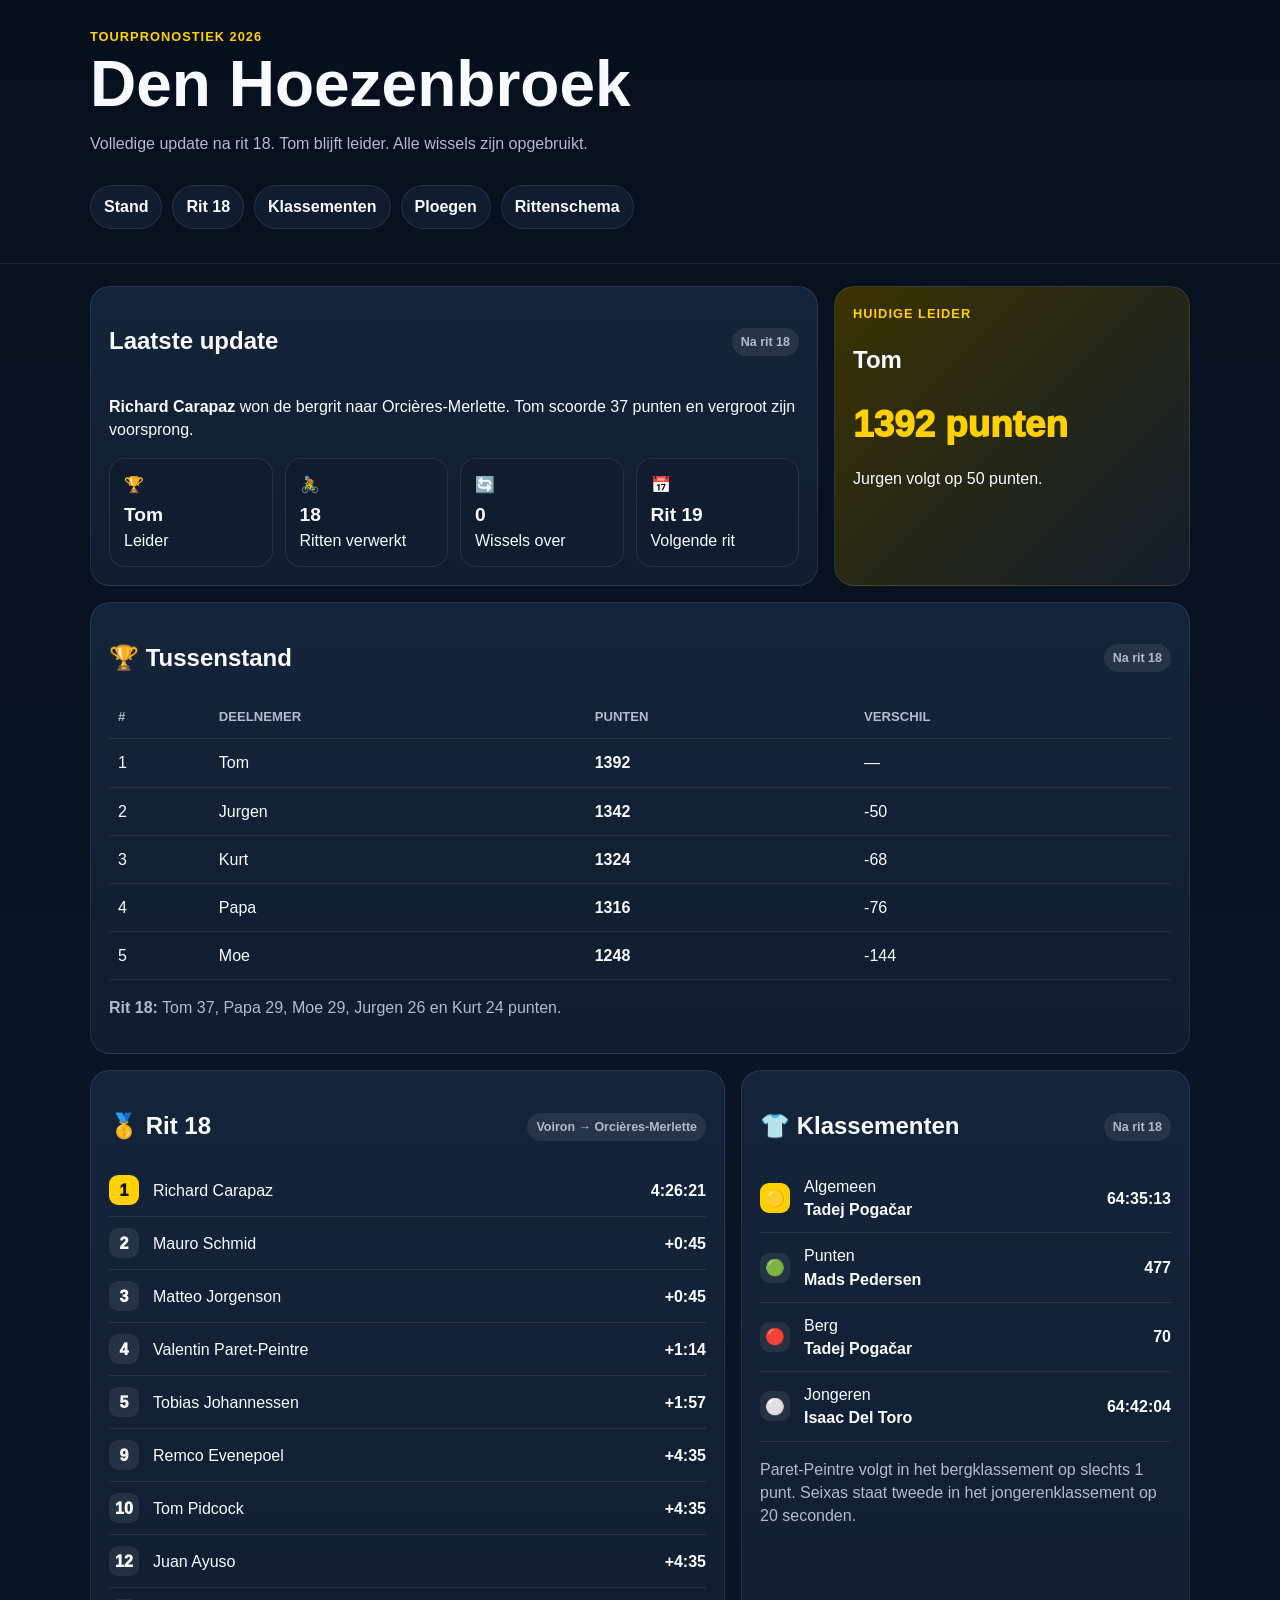
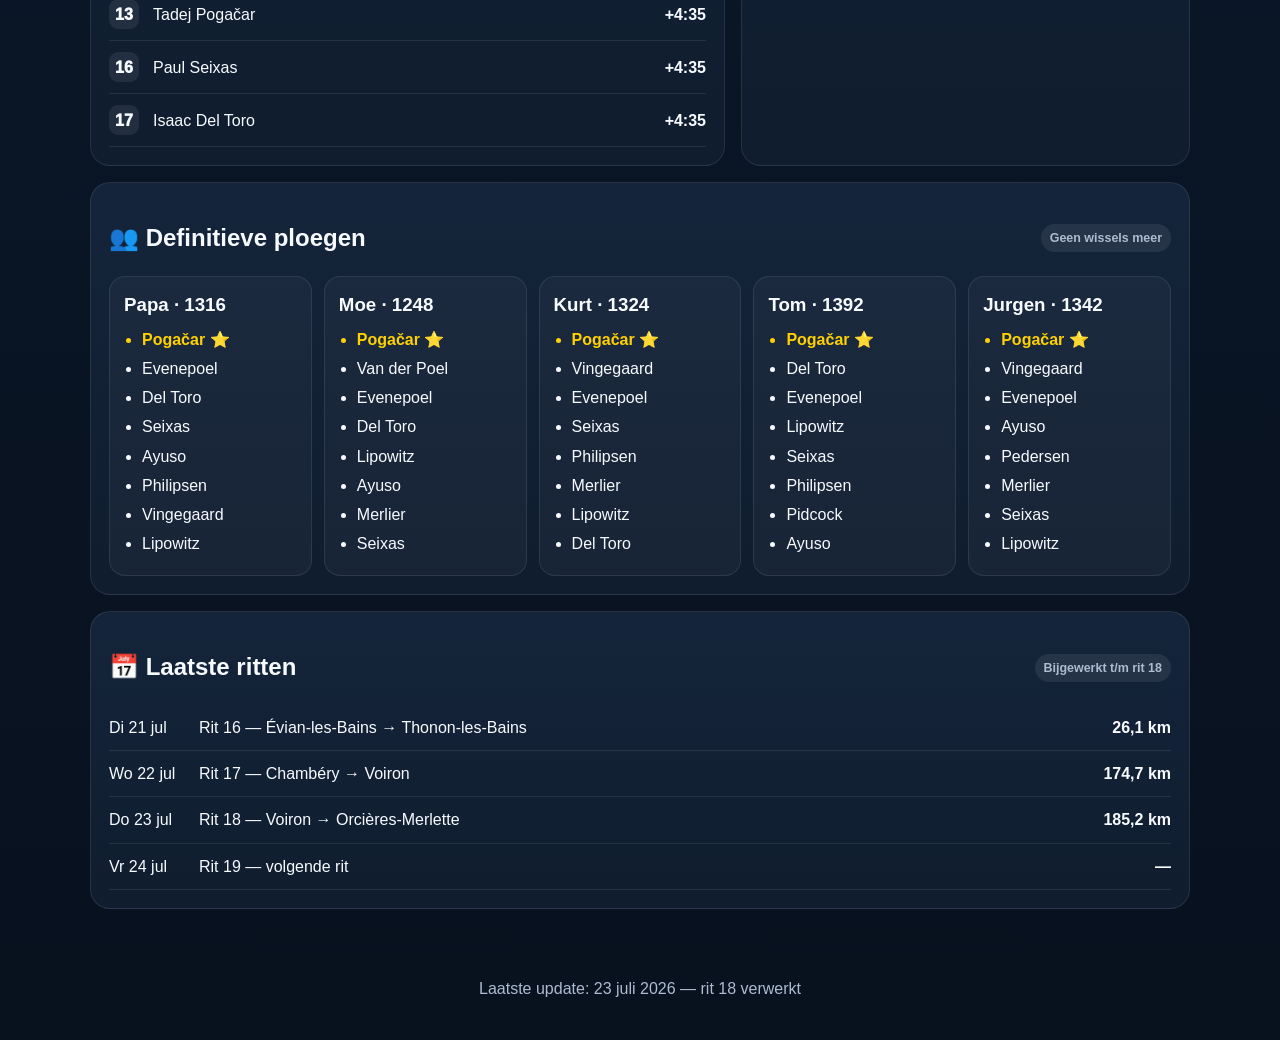
==== commit 8b6f9461: "Add files via upload" ====
--- a/index.html
+++ b/index.html
@@ -1,96 +1,19 @@
 <!doctype html>
 <html lang="nl">
 <head>
-  <meta charset="utf-8" />
-  <meta name="viewport" content="width=device-width, initial-scale=1" />
-  <title>Tourpronostiek Den Hoezenbroek — na rit 17</title>
-  <meta name="description" content="De officiële Tourpronostiek van Den Hoezenbroek" />
-  <link rel="icon" href="data:image/svg+xml,%3Csvg xmlns='http://www.w3.org/2000/svg' viewBox='0 0 64 64'%3E%3Crect width='64' height='64' rx='16' fill='%23ffd100'/%3E%3Ctext x='32' y='39' text-anchor='middle' font-size='23' font-family='Arial' font-weight='900' fill='%23070a12'%3EDH%3C/text%3E%3C/svg%3E" />
-  <style>
-    :root{--bg:#070a12;--panel:#111827;--panel2:#172033;--line:rgba(255,255,255,.12);--text:#f8fafc;--muted:#b8c7df;--yellow:#ffd100;--green:#43d17c;--red:#ff5f6d;--blue:#62a6ff;--shadow:0 24px 80px rgba(0,0,0,.35);--radius:22px}
-    *{box-sizing:border-box} html{scroll-behavior:smooth} body{margin:0;font-family:Inter,system-ui,-apple-system,Segoe UI,Roboto,Arial,sans-serif;background:radial-gradient(circle at top left,rgba(255,209,0,.14),transparent 28%),linear-gradient(180deg,#070a12 0%,#09111f 100%);color:var(--text);overflow-x:hidden} a{color:inherit;text-decoration:none}.wrap{width:min(1180px,calc(100% - 36px));margin-inline:auto}.site-header{position:sticky;top:0;z-index:10;background:rgba(7,10,18,.82);backdrop-filter:blur(18px);border-bottom:1px solid var(--line)}.nav{height:76px;display:flex;align-items:center;justify-content:space-between;gap:20px}.brand{display:flex;align-items:center;gap:12px;font-weight:900}.brand-icon{display:grid;place-items:center;width:44px;height:44px;border-radius:15px;background:linear-gradient(135deg,var(--yellow),#ffef77);color:#111;font-size:24px;box-shadow:0 10px 30px rgba(255,209,0,.2)}.brand small{display:block;color:var(--muted);font-weight:700;margin-top:2px}.nav-links{display:flex;gap:10px;flex-wrap:wrap}.nav-links a{padding:10px 12px;border-radius:999px;color:#dbeafe;font-weight:800;font-size:14px}.nav-links a:hover,.nav-links a.active{background:rgba(255,255,255,.08);color:#fff}.hero{padding:34px 0 26px}.hero-grid{display:grid;grid-template-columns:1.1fr .9fr;gap:22px;align-items:start}.pill{display:inline-flex;align-items:center;gap:8px;background:var(--yellow);color:#111;padding:10px 16px;border-radius:999px;font-weight:1000;letter-spacing:.09em;text-transform:uppercase;font-size:13px}.title{margin:24px 0 16px;font-size:clamp(38px,5vw,64px);line-height:.98;letter-spacing:-.055em;font-weight:1000}.yellow{display:block;color:var(--yellow)}.lead{max-width:720px;color:#d9e7ff;font-size:clamp(18px,2vw,24px);line-height:1.45;margin:0}.actions{display:flex;gap:14px;flex-wrap:wrap;margin-top:28px}.btn{display:inline-flex;align-items:center;justify-content:center;gap:8px;border-radius:999px;padding:14px 20px;font-weight:1000;border:1px solid var(--line)}.btn.primary{background:var(--yellow);color:#111;border-color:transparent}.btn.secondary{background:rgba(255,255,255,.07)}.card,.panel,.stat-card{background:linear-gradient(180deg,rgba(255,255,255,.06),rgba(255,255,255,.03));border:1px solid var(--line);border-radius:var(--radius);box-shadow:var(--shadow)}.leader{padding:30px}.eyebrow{font-weight:1000;color:#eaf2ff}.leader h2{font-size:42px;margin:20px 0 6px}.leader .points{font-size:34px;font-weight:1000;color:var(--yellow);margin:0 0 16px}.leader p{color:var(--muted);font-size:18px;line-height:1.35}.mini-stats{display:grid;grid-template-columns:repeat(3,1fr);gap:12px;margin-top:24px}.mini{padding:18px;border-radius:18px;background:rgba(255,255,255,.05);border:1px solid var(--line)}.mini strong{display:block;font-size:30px;color:#fff}.mini span{color:var(--muted);font-weight:700}.stat-grid{display:grid;grid-template-columns:repeat(4,1fr);gap:18px;margin:8px 0 24px}.stat-card{padding:22px}.stat-card .icon{font-size:28px}.stat-card h3{margin:12px 0 6px;color:var(--muted);font-size:17px}.stat-card strong{font-size:30px}.layout{display:grid;grid-template-columns:1fr 1fr;gap:22px;margin-bottom:34px}.panel{padding:22px}.panel-head{display:flex;align-items:center;justify-content:space-between;gap:12px;margin-bottom:16px}.panel h2{margin:0;font-size:25px}.tag{font-size:12px;border:1px solid var(--line);border-radius:999px;padding:8px 11px;color:#cfe3ff}.table-wrap{overflow-x:auto;border:1px solid var(--line);border-radius:18px}.table{width:100%;border-collapse:collapse;min-width:520px}.table th,.table td{padding:15px 14px;text-align:left;border-bottom:1px solid var(--line)}.table th{font-size:12px;color:#b9d5ff;text-transform:uppercase;letter-spacing:.07em}.table tr:last-child td{border-bottom:0}.rank{font-weight:1000;color:var(--yellow)}.status{display:inline-flex;align-items:center;gap:7px;background:rgba(67,209,124,.18);color:#9df5bd;border-radius:999px;padding:7px 10px;font-size:12px;font-weight:900}.dot{width:8px;height:8px;border-radius:50%;background:var(--green)}.stage-card{display:grid;grid-template-columns:110px 1fr;gap:22px;align-items:center}.stage-img{width:110px;height:110px;border-radius:18px;background:linear-gradient(135deg,#164f69 0%,#17344d 45%,#ffd100 100%);display:grid;place-items:center;font-size:48px}.stage-title{font-size:27px;font-weight:1000;margin:0 0 10px}.stage-meta{display:flex;flex-wrap:wrap;gap:14px;color:#d4e6ff;font-weight:800}.stage-note{margin-top:12px;color:#dcecff;font-weight:800}.schedule{display:grid;gap:10px}.stage-row{display:grid;grid-template-columns:36px 90px 1fr 80px 28px;align-items:center;gap:12px;padding:12px 14px;border-radius:14px;background:rgba(255,255,255,.055);border:1px solid var(--line);font-weight:900}.stage-row.done{background:rgba(67,209,124,.10);border-color:rgba(67,209,124,.28)}.stage-row.current{background:rgba(255,209,0,.16);border-color:rgba(255,209,0,.42)}.stage-row .num{color:var(--yellow)}.stage-row .date{color:#bdd5ff;font-size:13px}.stage-row .dist{text-align:right}.summary-grid{display:grid;grid-template-columns:repeat(5,1fr);gap:14px}.rider-card{padding:16px;border-radius:18px;background:rgba(255,255,255,.045);border:1px solid var(--line)}.rider-card h3{margin:0 0 10px}.rider-card ul{margin:0;padding-left:18px;color:#d8e8ff}.captain{color:var(--yellow);font-weight:1000}.footer{padding:28px 0 40px;color:var(--muted);text-align:center}.mobile-list{display:none}.result-list{display:grid;gap:8px}.result-row{display:grid;grid-template-columns:38px 1fr auto;align-items:center;gap:12px;padding:11px 12px;border-radius:12px;background:rgba(255,255,255,.045);border:1px solid var(--line)}.place{display:grid;place-items:center;width:30px;height:30px;border-radius:10px;background:rgba(255,255,255,.08);font-weight:1000}.gold{background:#ffd100;color:#111}.silver{background:#d7e1ea;color:#111}.bronze{background:#c78956;color:#111}.result-item{display:flex;align-items:center;justify-content:space-between;gap:14px;padding:11px 12px;border-radius:12px;background:rgba(255,255,255,.045);border:1px solid var(--line)}.small{font-size:13px;color:var(--muted)}
-    @media(max-width:900px){.nav{height:auto;padding:14px 0;align-items:flex-start}.nav-links{justify-content:flex-start}.hero-grid,.layout{grid-template-columns:1fr}.stat-grid{grid-template-columns:1fr 1fr}.leader h2{font-size:34px}.mini-stats{grid-template-columns:1fr 1fr 1fr}.stage-row{grid-template-columns:32px 74px 1fr 64px 24px}.wrap{width:min(100% - 24px,1180px)}}
-    @media(max-width:560px){.brand small{display:none}.nav-links a{font-size:13px;padding:8px 9px}.hero{padding:22px 0}.title{font-size:42px;letter-spacing:-.045em}.lead{font-size:17px}.actions .btn{width:100%}.stat-grid{grid-template-columns:1fr}.card,.panel{border-radius:18px}.leader{padding:22px}.mini-stats{grid-template-columns:1fr}.table-wrap{display:none}.mobile-list{display:grid;gap:10px}.standing-card{padding:14px;border-radius:14px;border:1px solid var(--line);background:rgba(255,255,255,.05);display:flex;align-items:center;justify-content:space-between;gap:12px}.standing-card strong{font-size:18px}.standing-card .pts{font-size:20px;font-weight:1000;color:var(--yellow)}.stage-card{grid-template-columns:76px 1fr;gap:14px}.stage-img{width:76px;height:76px;font-size:34px}.stage-title{font-size:22px}.stage-meta{font-size:14px;gap:8px}.stage-row{grid-template-columns:30px 1fr 55px 24px}.stage-row .date{display:none}.stage-row .dist{font-size:13px}.summary-grid{grid-template-columns:1fr}.panel h2{font-size:22px}.table{min-width:0}.result-item{font-size:14px}}
-  </style>
+<meta charset="utf-8"><meta name="viewport" content="width=device-width,initial-scale=1">
+<title>Tourpronostiek Den Hoezenbroek — na rit 18</title>
+<style>
+:root{--bg:#07111f;--panel:#101d2f;--panel2:#14243a;--text:#f7fbff;--muted:#aebbd0;--line:rgba(255,255,255,.09);--yellow:#ffd100}
+*{box-sizing:border-box}body{margin:0;background:linear-gradient(180deg,#06101d,#0a1627 55%,#08111e);color:var(--text);font-family:Arial,sans-serif;line-height:1.45}.wrap{width:min(1100px,calc(100% - 28px));margin:auto}header{padding:28px 0 20px;border-bottom:1px solid var(--line)}.eyebrow{color:var(--yellow);font-weight:900;text-transform:uppercase;letter-spacing:.08em;font-size:.8rem}h1{font-size:clamp(2rem,6vw,4rem);line-height:1;margin:.35rem 0 .8rem}.lead,.note{color:var(--muted)}nav{display:flex;gap:10px;overflow:auto;padding:14px 0}nav a{white-space:nowrap;color:var(--text);text-decoration:none;background:var(--panel);border:1px solid var(--line);padding:9px 13px;border-radius:999px;font-weight:800}main{padding:22px 0 44px}.hero,.grid{display:grid;grid-template-columns:repeat(12,1fr);gap:16px}.card{grid-column:span 12;background:linear-gradient(180deg,var(--panel2),var(--panel));border:1px solid var(--line);border-radius:20px;padding:18px}.hero .card:first-child{grid-column:span 8}.leader{grid-column:span 4;background:linear-gradient(135deg,#3b3200,#111d2d)}.leader .points{font-size:2.3rem;font-weight:1000;color:var(--yellow)}.stats{display:grid;grid-template-columns:repeat(4,1fr);gap:12px}.stat{background:var(--panel);border:1px solid var(--line);border-radius:16px;padding:14px}.stat strong{display:block;font-size:1.2rem;margin-top:5px}.head{display:flex;justify-content:space-between;align-items:center;gap:10px}.tag{padding:5px 9px;border-radius:999px;background:rgba(255,255,255,.08);color:var(--muted);font-size:.78rem;font-weight:800}table{width:100%;border-collapse:collapse}th,td{padding:12px 9px;border-bottom:1px solid var(--line);text-align:left}th{color:var(--muted);font-size:.82rem;text-transform:uppercase}.result-row,.stage-row{display:grid;align-items:center;gap:10px;padding:11px 0;border-bottom:1px solid var(--line)}.result-row{grid-template-columns:34px 1fr auto}.stage-row{grid-template-columns:80px 1fr auto}.place{width:30px;height:30px;border-radius:9px;background:rgba(255,255,255,.08);display:grid;place-items:center;font-weight:1000}.gold{background:var(--yellow);color:#111}.teams{display:grid;grid-template-columns:repeat(5,1fr);gap:12px}.team{background:rgba(255,255,255,.035);border:1px solid var(--line);border-radius:16px;padding:14px}.team h3{margin:0 0 10px}.team ul{margin:0;padding-left:18px}.team li{margin:6px 0}.captain{color:var(--yellow);font-weight:900}footer{color:var(--muted);text-align:center;padding:24px 0 40px}@media(max-width:850px){.hero .card:first-child,.leader{grid-column:span 12}.stats{grid-template-columns:repeat(2,1fr)}.teams{grid-template-columns:1fr}.table-wrap{overflow:auto}.grid .card{grid-column:span 12}}
+</style>
 </head>
 <body>
-  <header class="site-header"><div class="wrap nav"><a class="brand" href="#"><span class="brand-icon">🚴</span><span>Tourpronostiek<br><small>Den Hoezenbroek 2026</small></span></a><nav class="nav-links"><a class="active" href="#klassement">Klassement</a><a href="#wissels">Wissels</a><a href="#ritten">Ritten</a><a href="#ploegen">Ploegen</a></nav></div></header>
-  <main class="wrap">
-    <section class="hero"><div class="hero-grid"><div><div class="pill">🟡 Tour de France 2026</div><h1 class="title">De officiële<br>Tourpronostiek<span class="yellow">DEN HOEZENBROEK</span></h1><p class="lead">Rit 17 is verwerkt. Jasper Philipsen won de vlakke rit in Voiron. Tom blijft leider in de pronostiek, voor Jurgen en Kurt.</p><div class="actions"><a class="btn primary" href="#klassement">🏆 Bekijk klassement</a><a class="btn secondary" href="#ploegen">👥 Bekijk ploegen</a></div></div><aside class="card leader"><div class="eyebrow">🏆 Huidige leider</div><h2>Tom</h2><p class="points">1355 punten</p><p>Jurgen volgt op 39 punten. Papa, Kurt en Tom verdienden elk 30 punten met ritwinnaar Jasper Philipsen.</p><div class="mini-stats"><div class="mini"><strong>5</strong><span>Deelnemers</span></div><div class="mini"><strong>17</strong><span>Ritten</span></div><div class="mini"><strong>0</strong><span>Wissels over</span></div></div></aside></div></section>
-    <section class="stat-grid"><div class="stat-card"><div class="icon">🏆</div><h3>Leider</h3><strong>Tom</strong></div><div class="stat-card"><div class="icon">👥</div><h3>Deelnemers</h3><strong>5</strong></div><div class="stat-card"><div class="icon">🔄</div><h3>Wissels</h3><strong>0 over</strong></div><div class="stat-card"><div class="icon">🚴</div><h3>Volgende rit</h3><strong>Rit 18</strong></div></section>
-    <section class="layout" id="klassement"><div class="panel">
-<div class="panel-head"><h2>🏆 Klassement</h2><span class="tag">Na rit 17</span></div>
-<div class="table-wrap"><table class="table"><thead><tr><th>#</th><th>Deelnemer</th><th>Punten</th><th>Verschil</th></tr></thead><tbody>
-<tr><td class="rank">1</td><td>Tom</td><td>1355</td><td>—</td></tr>
-<tr><td class="rank">2</td><td>Jurgen</td><td>1316</td><td>-39</td></tr>
-<tr><td class="rank">3</td><td>Kurt</td><td>1300</td><td>-55</td></tr>
-<tr><td class="rank">4</td><td>Papa</td><td>1287</td><td>-68</td></tr>
-<tr><td class="rank">5</td><td>Moe</td><td>1219</td><td>-136</td></tr>
-</tbody></table></div>
-<div class="mobile-list">
-<div class="standing-card"><div><strong>🥇 Tom</strong><br><span class="small">Leider</span></div><div class="pts">1355</div></div>
-<div class="standing-card"><div><strong>🥈 Jurgen</strong><br><span class="small">-39</span></div><div class="pts">1316</div></div>
-<div class="standing-card"><div><strong>🥉 Kurt</strong><br><span class="small">-55</span></div><div class="pts">1300</div></div>
-<div class="standing-card"><div><strong>4. Papa</strong><br><span class="small">-68</span></div><div class="pts">1287</div></div>
-<div class="standing-card"><div><strong>5. Moe</strong><br><span class="small">-136</span></div><div class="pts">1219</div></div>
-</div>
-<p class="small"><strong>Rit 17:</strong> Papa 30, Kurt 30 en Tom 30 punten dankzij ritwinnaar Philipsen; Jurgen 10 punten met Pedersen (8e); Moe 5 punten met Van der Poel (11e). Kopman Pogačar eindigde niet in de top 25 en leverde vandaag geen ritpunten op.</p>
-</div>
-<div class="panel" id="wissels"><div class="panel-head"><h2>🔄 Wissels per deelnemer</h2><span class="tag">3 / 3 gebruikt</span></div>
-<div class="table-wrap"><table class="table"><thead><tr><th>Deelnemer</th><th>Gebruikt</th><th>Nog over</th></tr></thead><tbody>
-<tr><td>Papa</td><td>3 / 3</td><td>0</td></tr>
-<tr><td>Moe</td><td>3 / 3</td><td>0</td></tr>
-<tr><td>Kurt</td><td>3 / 3</td><td>0</td></tr>
-<tr><td>Tom</td><td>3 / 3</td><td>0</td></tr>
-<tr><td>Jurgen</td><td>3 / 3</td><td>0</td></tr>
-</tbody></table></div>
-<div class="mobile-list">
-<div class="standing-card"><strong>Papa</strong><span class="pts">3/3</span></div>
-<div class="standing-card"><strong>Moe</strong><span class="pts">3/3</span></div>
-<div class="standing-card"><strong>Kurt</strong><span class="pts">3/3</span></div>
-<div class="standing-card"><strong>Tom</strong><span class="pts">3/3</span></div>
-<div class="standing-card"><strong>Jurgen</strong><span class="pts">3/3</span></div>
-</div>
-<p class="small">Laatste wissels voor rit 16: Papa — Tim Merlier eruit, Florian Lipowitz erin. Moe — Jonas Vingegaard eruit, Paul Seixas erin. Tom — Jonas Vingegaard eruit, Juan Ayuso erin. Niemand heeft nog wissels over.</p></div></section>
-    <section class="layout" id="ritten"><div class="panel">
-<div class="panel-head"><h2>🚴 Volgende rit</h2><span class="tag">Rit 18</span></div>
-<div class="stage-card"><div class="stage-img">🚴</div><div>
-<p class="stage-title">Rit 18</p>
-<p>Rit 17 is afgerond. De route en afstand van rit 18 worden toegevoegd zodra ze bevestigd zijn.</p>
-<div class="stage-meta"><span>📅 Donderdag 23 juli</span></div>
-</div></div></div>
-<div class="panel"><div class="panel-head"><h2>📅 Laatste ritten</h2><span class="tag">Bijgewerkt t/m rit 17</span></div><div class="schedule">
-<div class="stage-row done"><span class="num">✓</span><span class="date">Zo 19 jul</span><span>Rit 15 — Champagnole › Plateau de Solaison</span><span class="dist">183,9 km</span><span>⛰️</span></div>
-<div class="stage-row"><span class="num">—</span><span class="date">Ma 20 jul</span><span>Rustdag</span><span class="dist">—</span><span>🛌</span></div>
-<div class="stage-row done"><span class="num">✓</span><span class="date">Di 21 jul</span><span>Rit 16 — Évian-les-Bains › Thonon-les-Bains</span><span class="dist">26,1 km</span><span>⏱️</span></div>
-<div class="stage-row done"><span class="num">✓</span><span class="date">Wo 22 jul</span><span>Rit 17 — Chambéry › Voiron</span><span class="dist">174,7 km</span><span>🟢</span></div>
-<div class="stage-row current"><span class="num">18</span><span class="date">Do 23 jul</span><span>Rit 18 — route nog te bevestigen</span><span class="dist">—</span><span>❔</span></div>
-</div></div></section>
-    <section class="layout"><div class="panel">
-<div class="panel-head"><h2>🥇 Rit 17</h2><span class="tag">Chambéry › Voiron</span></div><div class="result-list">
-<div class="result-row"><span class="place gold">1</span><span>Jasper Philipsen</span><strong>3:41:13</strong></div>
-<div class="result-row"><span class="place silver">2</span><span>Mauro Schmid</span><strong>z.t.</strong></div>
-<div class="result-row"><span class="place bronze">3</span><span>Olav Kooij</span><strong>z.t.</strong></div>
-<div class="result-row"><span class="place">4</span><span>Lewis Askey</span><strong>z.t.</strong></div>
-<div class="result-row"><span class="place">5</span><span>Rick Pluimers</span><strong>z.t.</strong></div>
-<div class="result-row"><span class="place">8</span><span>Mads Pedersen</span><strong>z.t.</strong></div>
-<div class="result-row"><span class="place">11</span><span>Mathieu van der Poel</span><strong>z.t.</strong></div>
-</div></div>
-<div class="panel"><div class="panel-head"><h2>👕 Klassementen</h2><span class="tag">Na rit 17</span></div><div class="result-list">
-<div class="result-row"><span class="place gold">🟡</span><span>Algemeen: Tadej Pogačar</span><strong>60:04:17</strong></div>
-<div class="result-row"><span class="place">🟢</span><span>Punten: Mads Pedersen</span><strong>452</strong></div>
-<div class="result-row"><span class="place">🔴</span><span>Berg: Tadej Pogačar</span><strong>70</strong></div>
-<div class="result-row"><span class="place">⚪</span><span>Jongeren: Isaac Del Toro</span><strong>60:11:08</strong></div>
-</div>
-<p class="small">Algemeen: Evenepoel 2e op 4:32, Del Toro 3e op 6:51, Seixas 4e op 7:11 en Ayuso 5e op 9:22. Groen: Philipsen volgt Pedersen op 7 punten. Wit: Seixas staat tweede op 20 seconden.</p>
-</div></section>
-    <section class="panel" id="ploegen"><div class="panel-head"><h2>👥 Definitieve ploegen</h2><span class="tag">Geen wissels meer</span></div><div class="summary-grid">
-<div class="rider-card"><h3>Papa • 1287</h3><ul><li class="captain">Pogačar ⭐</li><li>Evenepoel</li><li>Isaac Del Toro</li><li>Paul Seixas</li><li>Juan Ayuso</li><li>Jasper Philipsen</li><li>Jonas Vingegaard</li><li>Florian Lipowitz 🔄</li></ul></div>
-<div class="rider-card"><h3>Moe • 1219</h3><ul><li class="captain">Pogačar ⭐</li><li>Mathieu van der Poel</li><li>Evenepoel</li><li>Isaac Del Toro</li><li>Florian Lipowitz</li><li>Juan Ayuso</li><li>Tim Merlier</li><li>Paul Seixas 🔄</li></ul></div>
-<div class="rider-card"><h3>Kurt • 1300</h3><ul><li class="captain">Pogačar ⭐</li><li>Jonas Vingegaard</li><li>Evenepoel</li><li>Paul Seixas</li><li>Jasper Philipsen</li><li>Tim Merlier</li><li>Florian Lipowitz</li><li>Isaac Del Toro</li></ul></div>
-<div class="rider-card"><h3>Tom • 1355</h3><ul><li class="captain">Pogačar ⭐</li><li>Isaac Del Toro</li><li>Evenepoel</li><li>Florian Lipowitz</li><li>Paul Seixas</li><li>Jasper Philipsen</li><li>Tom Pidcock</li><li>Juan Ayuso 🔄</li></ul></div>
-<div class="rider-card"><h3>Jurgen • 1316</h3><ul><li class="captain">Pogačar ⭐</li><li>Jonas Vingegaard</li><li>Evenepoel</li><li>Juan Ayuso</li><li>Mads Pedersen</li><li>Tim Merlier</li><li>Paul Seixas</li><li>Florian Lipowitz</li></ul></div>
-</div><p class="small">Alle vijf deelnemers hebben hun drie wissels opgebruikt. Dit zijn de definitieve ploegen vanaf rit 16.</p></section>
-  </main><footer class="wrap footer">Laatste update: 22 juli 2026 — rit 17 en alle klassementen verwerkt</footer>
-</body>
-</html>
+<header><div class="wrap"><div class="eyebrow">Tourpronostiek 2026</div><h1>Den Hoezenbroek</h1><p class="lead">Volledige update na rit 18. Tom blijft leider. Alle wissels zijn opgebruikt.</p><nav><a href="#stand">Stand</a><a href="#rit18">Rit 18</a><a href="#truien">Klassementen</a><a href="#ploegen">Ploegen</a><a href="#ritten">Rittenschema</a></nav></div></header>
+<main class="wrap">
+<section class="hero"><div class="card"><div class="head"><h2>Laatste update</h2><span class="tag">Na rit 18</span></div><p><strong>Richard Carapaz</strong> won de bergrit naar Orcières-Merlette. Tom scoorde 37 punten en vergroot zijn voorsprong.</p><div class="stats"><div class="stat">🏆<strong>Tom</strong><span>Leider</span></div><div class="stat">🚴<strong>18</strong><span>Ritten verwerkt</span></div><div class="stat">🔄<strong>0</strong><span>Wissels over</span></div><div class="stat">📅<strong>Rit 19</strong><span>Volgende rit</span></div></div></div><aside class="card leader"><div class="eyebrow">Huidige leider</div><h2>Tom</h2><div class="points">1392 punten</div><p>Jurgen volgt op 50 punten.</p></aside></section>
+<section class="card" id="stand" style="margin-top:16px"><div class="head"><h2>🏆 Tussenstand</h2><span class="tag">Na rit 18</span></div><div class="table-wrap"><table><thead><tr><th>#</th><th>Deelnemer</th><th>Punten</th><th>Verschil</th></tr></thead><tbody><tr><td>1</td><td>Tom</td><td><strong>1392</strong></td><td>—</td></tr><tr><td>2</td><td>Jurgen</td><td><strong>1342</strong></td><td>-50</td></tr><tr><td>3</td><td>Kurt</td><td><strong>1324</strong></td><td>-68</td></tr><tr><td>4</td><td>Papa</td><td><strong>1316</strong></td><td>-76</td></tr><tr><td>5</td><td>Moe</td><td><strong>1248</strong></td><td>-144</td></tr></tbody></table></div><p class="note"><strong>Rit 18:</strong> Tom 37, Papa 29, Moe 29, Jurgen 26 en Kurt 24 punten.</p></section>
+<section class="grid" id="rit18" style="margin-top:16px"><div class="card" style="grid-column:span 7"><div class="head"><h2>🥇 Rit 18</h2><span class="tag">Voiron → Orcières-Merlette</span></div><div class="result-row"><span class="place gold">1</span><span>Richard Carapaz</span><strong>4:26:21</strong></div><div class="result-row"><span class="place">2</span><span>Mauro Schmid</span><strong>+0:45</strong></div><div class="result-row"><span class="place">3</span><span>Matteo Jorgenson</span><strong>+0:45</strong></div><div class="result-row"><span class="place">4</span><span>Valentin Paret-Peintre</span><strong>+1:14</strong></div><div class="result-row"><span class="place">5</span><span>Tobias Johannessen</span><strong>+1:57</strong></div><div class="result-row"><span class="place">9</span><span>Remco Evenepoel</span><strong>+4:35</strong></div><div class="result-row"><span class="place">10</span><span>Tom Pidcock</span><strong>+4:35</strong></div><div class="result-row"><span class="place">12</span><span>Juan Ayuso</span><strong>+4:35</strong></div><div class="result-row"><span class="place">13</span><span>Tadej Pogačar</span><strong>+4:35</strong></div><div class="result-row"><span class="place">16</span><span>Paul Seixas</span><strong>+4:35</strong></div><div class="result-row"><span class="place">17</span><span>Isaac Del Toro</span><strong>+4:35</strong></div></div><div class="card" id="truien" style="grid-column:span 5"><div class="head"><h2>👕 Klassementen</h2><span class="tag">Na rit 18</span></div><div class="result-row"><span class="place gold">🟡</span><span>Algemeen<br><strong>Tadej Pogačar</strong></span><strong>64:35:13</strong></div><div class="result-row"><span class="place">🟢</span><span>Punten<br><strong>Mads Pedersen</strong></span><strong>477</strong></div><div class="result-row"><span class="place">🔴</span><span>Berg<br><strong>Tadej Pogačar</strong></span><strong>70</strong></div><div class="result-row"><span class="place">⚪</span><span>Jongeren<br><strong>Isaac Del Toro</strong></span><strong>64:42:04</strong></div><p class="note">Paret-Peintre volgt in het bergklassement op slechts 1 punt. Seixas staat tweede in het jongerenklassement op 20 seconden.</p></div></section>
+<section class="card" id="ploegen" style="margin-top:16px"><div class="head"><h2>👥 Definitieve ploegen</h2><span class="tag">Geen wissels meer</span></div><div class="teams"><div class="team"><h3>Papa · 1316</h3><ul><li class="captain">Pogačar ⭐</li><li>Evenepoel</li><li>Del Toro</li><li>Seixas</li><li>Ayuso</li><li>Philipsen</li><li>Vingegaard</li><li>Lipowitz</li></ul></div><div class="team"><h3>Moe · 1248</h3><ul><li class="captain">Pogačar ⭐</li><li>Van der Poel</li><li>Evenepoel</li><li>Del Toro</li><li>Lipowitz</li><li>Ayuso</li><li>Merlier</li><li>Seixas</li></ul></div><div class="team"><h3>Kurt · 1324</h3><ul><li class="captain">Pogačar ⭐</li><li>Vingegaard</li><li>Evenepoel</li><li>Seixas</li><li>Philipsen</li><li>Merlier</li><li>Lipowitz</li><li>Del Toro</li></ul></div><div class="team"><h3>Tom · 1392</h3><ul><li class="captain">Pogačar ⭐</li><li>Del Toro</li><li>Evenepoel</li><li>Lipowitz</li><li>Seixas</li><li>Philipsen</li><li>Pidcock</li><li>Ayuso</li></ul></div><div class="team"><h3>Jurgen · 1342</h3><ul><li class="captain">Pogačar ⭐</li><li>Vingegaard</li><li>Evenepoel</li><li>Ayuso</li><li>Pedersen</li><li>Merlier</li><li>Seixas</li><li>Lipowitz</li></ul></div></div></section>
+<section class="card" id="ritten" style="margin-top:16px"><div class="head"><h2>📅 Laatste ritten</h2><span class="tag">Bijgewerkt t/m rit 18</span></div><div class="stage-row"><span>Di 21 jul</span><span>Rit 16 — Évian-les-Bains → Thonon-les-Bains</span><strong>26,1 km</strong></div><div class="stage-row"><span>Wo 22 jul</span><span>Rit 17 — Chambéry → Voiron</span><strong>174,7 km</strong></div><div class="stage-row"><span>Do 23 jul</span><span>Rit 18 — Voiron → Orcières-Merlette</span><strong>185,2 km</strong></div><div class="stage-row"><span>Vr 24 jul</span><span>Rit 19 — volgende rit</span><strong>—</strong></div></section>
+</main><footer>Laatste update: 23 juli 2026 — rit 18 verwerkt</footer></body></html>
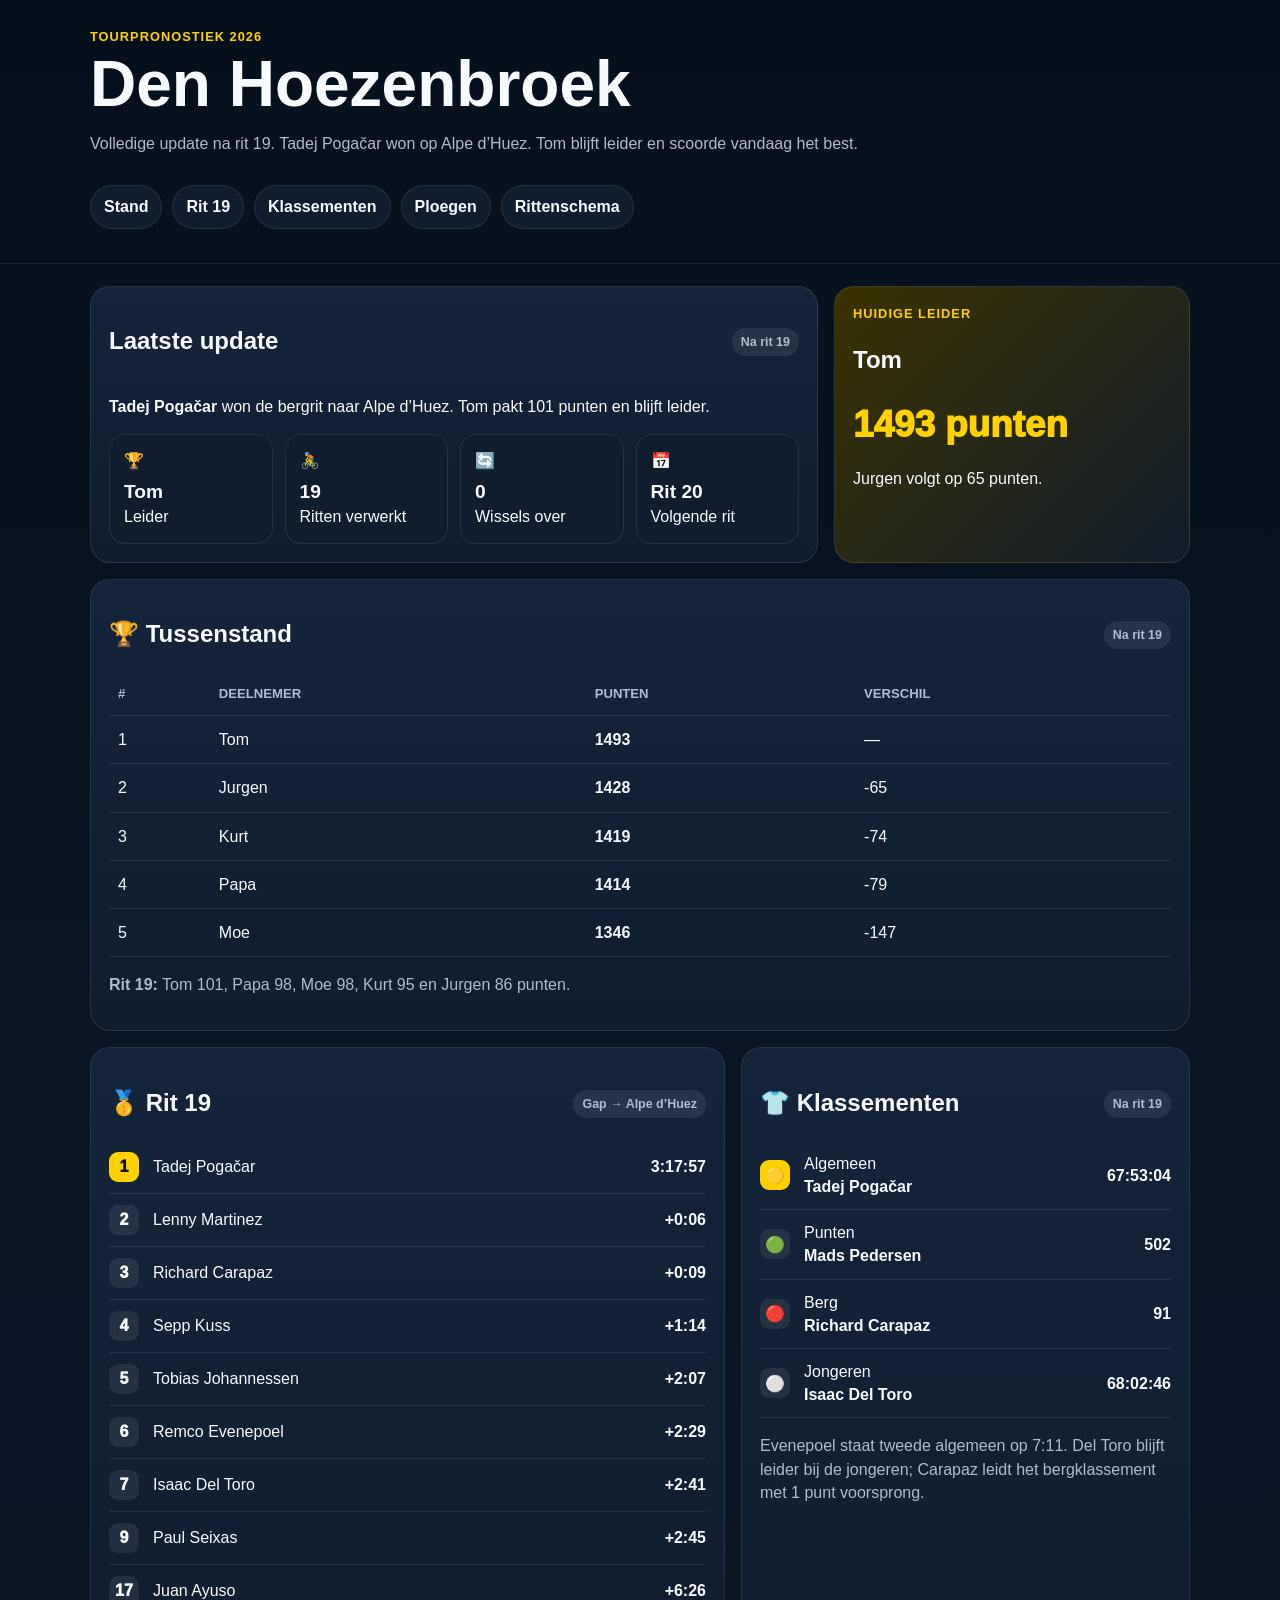
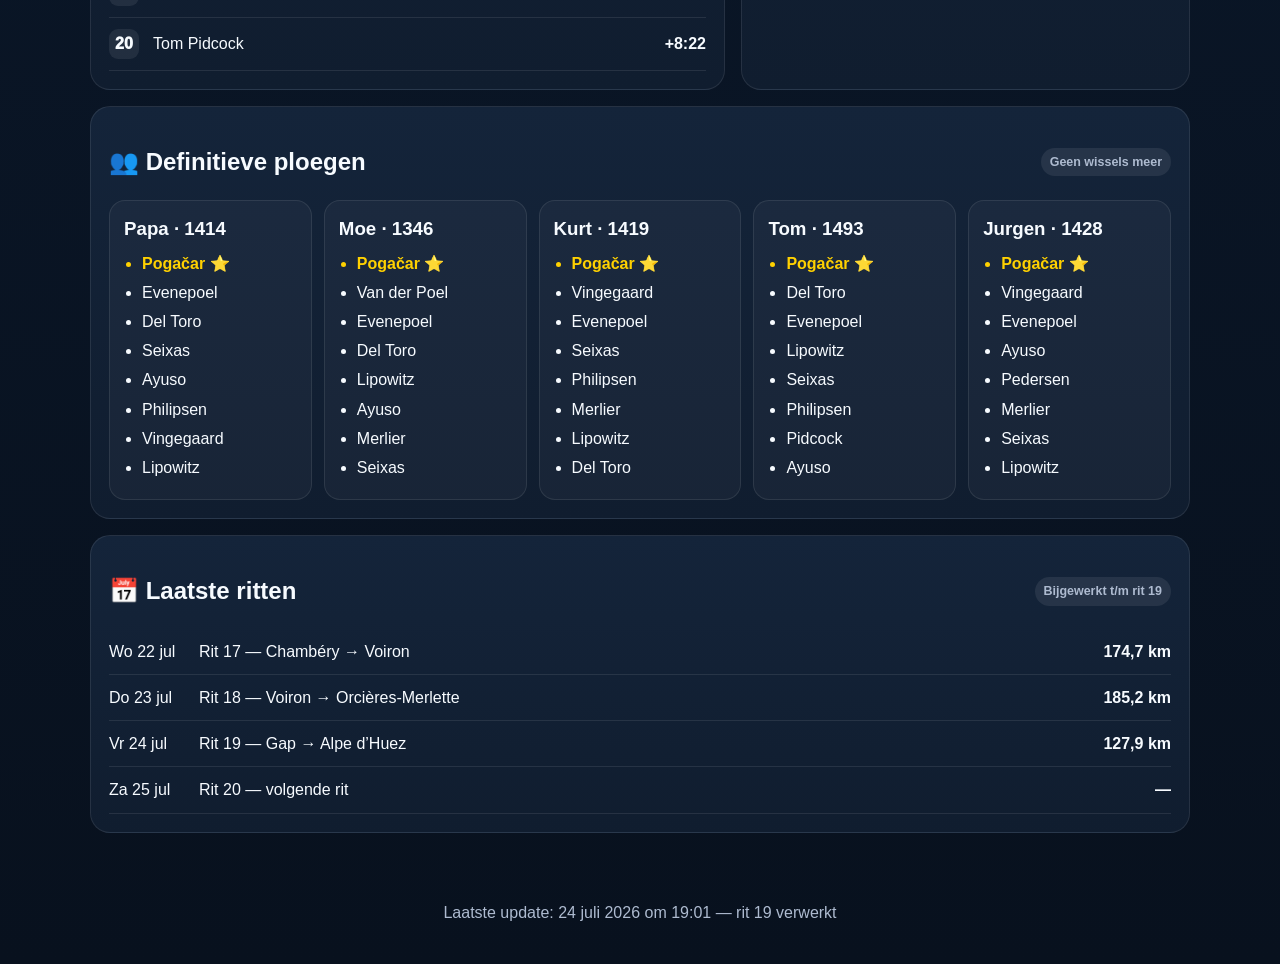
==== commit 768a6c4d: "Add files via upload" ====
--- a/index.html
+++ b/index.html
@@ -1,19 +1,22 @@
 <!doctype html>
 <html lang="nl">
 <head>
-<meta charset="utf-8"><meta name="viewport" content="width=device-width,initial-scale=1">
-<title>Tourpronostiek Den Hoezenbroek — na rit 18</title>
+<meta charset="utf-8">
+<meta name="viewport" content="width=device-width,initial-scale=1">
+<title>Tourpronostiek Den Hoezenbroek — na rit 19 (nieuwe versie)</title>
 <style>
 :root{--bg:#07111f;--panel:#101d2f;--panel2:#14243a;--text:#f7fbff;--muted:#aebbd0;--line:rgba(255,255,255,.09);--yellow:#ffd100}
-*{box-sizing:border-box}body{margin:0;background:linear-gradient(180deg,#06101d,#0a1627 55%,#08111e);color:var(--text);font-family:Arial,sans-serif;line-height:1.45}.wrap{width:min(1100px,calc(100% - 28px));margin:auto}header{padding:28px 0 20px;border-bottom:1px solid var(--line)}.eyebrow{color:var(--yellow);font-weight:900;text-transform:uppercase;letter-spacing:.08em;font-size:.8rem}h1{font-size:clamp(2rem,6vw,4rem);line-height:1;margin:.35rem 0 .8rem}.lead,.note{color:var(--muted)}nav{display:flex;gap:10px;overflow:auto;padding:14px 0}nav a{white-space:nowrap;color:var(--text);text-decoration:none;background:var(--panel);border:1px solid var(--line);padding:9px 13px;border-radius:999px;font-weight:800}main{padding:22px 0 44px}.hero,.grid{display:grid;grid-template-columns:repeat(12,1fr);gap:16px}.card{grid-column:span 12;background:linear-gradient(180deg,var(--panel2),var(--panel));border:1px solid var(--line);border-radius:20px;padding:18px}.hero .card:first-child{grid-column:span 8}.leader{grid-column:span 4;background:linear-gradient(135deg,#3b3200,#111d2d)}.leader .points{font-size:2.3rem;font-weight:1000;color:var(--yellow)}.stats{display:grid;grid-template-columns:repeat(4,1fr);gap:12px}.stat{background:var(--panel);border:1px solid var(--line);border-radius:16px;padding:14px}.stat strong{display:block;font-size:1.2rem;margin-top:5px}.head{display:flex;justify-content:space-between;align-items:center;gap:10px}.tag{padding:5px 9px;border-radius:999px;background:rgba(255,255,255,.08);color:var(--muted);font-size:.78rem;font-weight:800}table{width:100%;border-collapse:collapse}th,td{padding:12px 9px;border-bottom:1px solid var(--line);text-align:left}th{color:var(--muted);font-size:.82rem;text-transform:uppercase}.result-row,.stage-row{display:grid;align-items:center;gap:10px;padding:11px 0;border-bottom:1px solid var(--line)}.result-row{grid-template-columns:34px 1fr auto}.stage-row{grid-template-columns:80px 1fr auto}.place{width:30px;height:30px;border-radius:9px;background:rgba(255,255,255,.08);display:grid;place-items:center;font-weight:1000}.gold{background:var(--yellow);color:#111}.teams{display:grid;grid-template-columns:repeat(5,1fr);gap:12px}.team{background:rgba(255,255,255,.035);border:1px solid var(--line);border-radius:16px;padding:14px}.team h3{margin:0 0 10px}.team ul{margin:0;padding-left:18px}.team li{margin:6px 0}.captain{color:var(--yellow);font-weight:900}footer{color:var(--muted);text-align:center;padding:24px 0 40px}@media(max-width:850px){.hero .card:first-child,.leader{grid-column:span 12}.stats{grid-template-columns:repeat(2,1fr)}.teams{grid-template-columns:1fr}.table-wrap{overflow:auto}.grid .card{grid-column:span 12}}
+*{box-sizing:border-box}body{margin:0;background:linear-gradient(180deg,#06101d,#0a1627 55%,#08111e);color:var(--text);font-family:Arial,sans-serif;line-height:1.45}.wrap{width:min(1100px,calc(100% - 28px));margin:auto}header{padding:28px 0 20px;border-bottom:1px solid var(--line)}.eyebrow{color:var(--yellow);font-weight:900;text-transform:uppercase;letter-spacing:.08em;font-size:.8rem}h1{font-size:clamp(2rem,6vw,4rem);line-height:1;margin:.35rem 0 .8rem}.lead,.note{color:var(--muted)}nav{display:flex;gap:10px;overflow:auto;padding:14px 0}nav a{white-space:nowrap;color:var(--text);text-decoration:none;background:var(--panel);border:1px solid var(--line);padding:9px 13px;border-radius:999px;font-weight:800}main{padding:22px 0 44px}.hero,.grid{display:grid;grid-template-columns:repeat(12,1fr);gap:16px}.card{grid-column:span 12;background:linear-gradient(180deg,var(--panel2),var(--panel));border:1px solid var(--line);border-radius:20px;padding:18px}.hero .card:first-child{grid-column:span 8}.leader{grid-column:span 4;background:linear-gradient(135deg,#3b3200,#111d2d)}.leader .points{font-size:2.3rem;font-weight:1000;color:var(--yellow)}.stats{display:grid;grid-template-columns:repeat(4,1fr);gap:12px}.stat{background:var(--panel);border:1px solid var(--line);border-radius:16px;padding:14px}.stat strong{display:block;font-size:1.2rem;margin-top:5px}.head{display:flex;justify-content:space-between;align-items:center;gap:10px}.tag{padding:5px 9px;border-radius:999px;background:rgba(255,255,255,.08);color:var(--muted);font-size:.78rem;font-weight:800}table{width:100%;border-collapse:collapse}th,td{padding:12px 9px;border-bottom:1px solid var(--line);text-align:left}th{color:var(--muted);font-size:.82rem;text-transform:uppercase}.result-row,.stage-row{display:grid;align-items:center;gap:10px;padding:11px 0;border-bottom:1px solid var(--line)}.result-row{grid-template-columns:34px 1fr auto}.stage-row{grid-template-columns:80px 1fr auto}.place{width:30px;height:30px;border-radius:9px;background:rgba(255,255,255,.08);display:grid;place-items:center;font-weight:1000}.gold{background:var(--yellow);color:#111}.teams{display:grid;grid-template-columns:repeat(5,1fr);gap:12px}.team{background:rgba(255,255,255,.035);border:1px solid var(--line);border-radius:16px;padding:14px}.team h3{margin:0 0 10px}.team ul{margin:0;padding-left:18px}.team li{margin:6px 0}.captain{color:var(--yellow);font-weight:900}footer{color:var(--muted);text-align:center;padding:24px 0 40px}
+@media(max-width:850px){.wrap{width:min(100% - 20px,1100px)}header{padding:20px 0 12px}h1{font-size:2.35rem}.hero,.grid{display:block}.hero .card:first-child,.leader,.grid .card{width:100%;margin-bottom:14px}.stats{grid-template-columns:repeat(2,minmax(0,1fr))}.teams{grid-template-columns:1fr}.table-wrap{overflow-x:auto;-webkit-overflow-scrolling:touch}.card{padding:15px;border-radius:16px;overflow:hidden}.head{align-items:flex-start;flex-wrap:wrap}.tag{max-width:100%;white-space:normal}.result-row{grid-template-columns:32px minmax(0,1fr) auto;gap:9px}.result-row span:nth-child(2){min-width:0;overflow-wrap:anywhere}.result-row strong{white-space:nowrap;font-size:.95rem}.stage-row{grid-template-columns:70px minmax(0,1fr);gap:8px}.stage-row strong{grid-column:2;justify-self:start;color:var(--muted)}}
 </style>
 </head>
 <body>
-<header><div class="wrap"><div class="eyebrow">Tourpronostiek 2026</div><h1>Den Hoezenbroek</h1><p class="lead">Volledige update na rit 18. Tom blijft leider. Alle wissels zijn opgebruikt.</p><nav><a href="#stand">Stand</a><a href="#rit18">Rit 18</a><a href="#truien">Klassementen</a><a href="#ploegen">Ploegen</a><a href="#ritten">Rittenschema</a></nav></div></header>
+<header><div class="wrap"><div class="eyebrow">Tourpronostiek 2026</div><h1>Den Hoezenbroek</h1><p class="lead">Volledige update na rit 19. Tadej Pogačar won op Alpe d’Huez. Tom blijft leider en scoorde vandaag het best.</p><nav><a href="#stand">Stand</a><a href="#rit19">Rit 19</a><a href="#truien">Klassementen</a><a href="#ploegen">Ploegen</a><a href="#ritten">Rittenschema</a></nav></div></header>
 <main class="wrap">
-<section class="hero"><div class="card"><div class="head"><h2>Laatste update</h2><span class="tag">Na rit 18</span></div><p><strong>Richard Carapaz</strong> won de bergrit naar Orcières-Merlette. Tom scoorde 37 punten en vergroot zijn voorsprong.</p><div class="stats"><div class="stat">🏆<strong>Tom</strong><span>Leider</span></div><div class="stat">🚴<strong>18</strong><span>Ritten verwerkt</span></div><div class="stat">🔄<strong>0</strong><span>Wissels over</span></div><div class="stat">📅<strong>Rit 19</strong><span>Volgende rit</span></div></div></div><aside class="card leader"><div class="eyebrow">Huidige leider</div><h2>Tom</h2><div class="points">1392 punten</div><p>Jurgen volgt op 50 punten.</p></aside></section>
-<section class="card" id="stand" style="margin-top:16px"><div class="head"><h2>🏆 Tussenstand</h2><span class="tag">Na rit 18</span></div><div class="table-wrap"><table><thead><tr><th>#</th><th>Deelnemer</th><th>Punten</th><th>Verschil</th></tr></thead><tbody><tr><td>1</td><td>Tom</td><td><strong>1392</strong></td><td>—</td></tr><tr><td>2</td><td>Jurgen</td><td><strong>1342</strong></td><td>-50</td></tr><tr><td>3</td><td>Kurt</td><td><strong>1324</strong></td><td>-68</td></tr><tr><td>4</td><td>Papa</td><td><strong>1316</strong></td><td>-76</td></tr><tr><td>5</td><td>Moe</td><td><strong>1248</strong></td><td>-144</td></tr></tbody></table></div><p class="note"><strong>Rit 18:</strong> Tom 37, Papa 29, Moe 29, Jurgen 26 en Kurt 24 punten.</p></section>
-<section class="grid" id="rit18" style="margin-top:16px"><div class="card" style="grid-column:span 7"><div class="head"><h2>🥇 Rit 18</h2><span class="tag">Voiron → Orcières-Merlette</span></div><div class="result-row"><span class="place gold">1</span><span>Richard Carapaz</span><strong>4:26:21</strong></div><div class="result-row"><span class="place">2</span><span>Mauro Schmid</span><strong>+0:45</strong></div><div class="result-row"><span class="place">3</span><span>Matteo Jorgenson</span><strong>+0:45</strong></div><div class="result-row"><span class="place">4</span><span>Valentin Paret-Peintre</span><strong>+1:14</strong></div><div class="result-row"><span class="place">5</span><span>Tobias Johannessen</span><strong>+1:57</strong></div><div class="result-row"><span class="place">9</span><span>Remco Evenepoel</span><strong>+4:35</strong></div><div class="result-row"><span class="place">10</span><span>Tom Pidcock</span><strong>+4:35</strong></div><div class="result-row"><span class="place">12</span><span>Juan Ayuso</span><strong>+4:35</strong></div><div class="result-row"><span class="place">13</span><span>Tadej Pogačar</span><strong>+4:35</strong></div><div class="result-row"><span class="place">16</span><span>Paul Seixas</span><strong>+4:35</strong></div><div class="result-row"><span class="place">17</span><span>Isaac Del Toro</span><strong>+4:35</strong></div></div><div class="card" id="truien" style="grid-column:span 5"><div class="head"><h2>👕 Klassementen</h2><span class="tag">Na rit 18</span></div><div class="result-row"><span class="place gold">🟡</span><span>Algemeen<br><strong>Tadej Pogačar</strong></span><strong>64:35:13</strong></div><div class="result-row"><span class="place">🟢</span><span>Punten<br><strong>Mads Pedersen</strong></span><strong>477</strong></div><div class="result-row"><span class="place">🔴</span><span>Berg<br><strong>Tadej Pogačar</strong></span><strong>70</strong></div><div class="result-row"><span class="place">⚪</span><span>Jongeren<br><strong>Isaac Del Toro</strong></span><strong>64:42:04</strong></div><p class="note">Paret-Peintre volgt in het bergklassement op slechts 1 punt. Seixas staat tweede in het jongerenklassement op 20 seconden.</p></div></section>
-<section class="card" id="ploegen" style="margin-top:16px"><div class="head"><h2>👥 Definitieve ploegen</h2><span class="tag">Geen wissels meer</span></div><div class="teams"><div class="team"><h3>Papa · 1316</h3><ul><li class="captain">Pogačar ⭐</li><li>Evenepoel</li><li>Del Toro</li><li>Seixas</li><li>Ayuso</li><li>Philipsen</li><li>Vingegaard</li><li>Lipowitz</li></ul></div><div class="team"><h3>Moe · 1248</h3><ul><li class="captain">Pogačar ⭐</li><li>Van der Poel</li><li>Evenepoel</li><li>Del Toro</li><li>Lipowitz</li><li>Ayuso</li><li>Merlier</li><li>Seixas</li></ul></div><div class="team"><h3>Kurt · 1324</h3><ul><li class="captain">Pogačar ⭐</li><li>Vingegaard</li><li>Evenepoel</li><li>Seixas</li><li>Philipsen</li><li>Merlier</li><li>Lipowitz</li><li>Del Toro</li></ul></div><div class="team"><h3>Tom · 1392</h3><ul><li class="captain">Pogačar ⭐</li><li>Del Toro</li><li>Evenepoel</li><li>Lipowitz</li><li>Seixas</li><li>Philipsen</li><li>Pidcock</li><li>Ayuso</li></ul></div><div class="team"><h3>Jurgen · 1342</h3><ul><li class="captain">Pogačar ⭐</li><li>Vingegaard</li><li>Evenepoel</li><li>Ayuso</li><li>Pedersen</li><li>Merlier</li><li>Seixas</li><li>Lipowitz</li></ul></div></div></section>
-<section class="card" id="ritten" style="margin-top:16px"><div class="head"><h2>📅 Laatste ritten</h2><span class="tag">Bijgewerkt t/m rit 18</span></div><div class="stage-row"><span>Di 21 jul</span><span>Rit 16 — Évian-les-Bains → Thonon-les-Bains</span><strong>26,1 km</strong></div><div class="stage-row"><span>Wo 22 jul</span><span>Rit 17 — Chambéry → Voiron</span><strong>174,7 km</strong></div><div class="stage-row"><span>Do 23 jul</span><span>Rit 18 — Voiron → Orcières-Merlette</span><strong>185,2 km</strong></div><div class="stage-row"><span>Vr 24 jul</span><span>Rit 19 — volgende rit</span><strong>—</strong></div></section>
-</main><footer>Laatste update: 23 juli 2026 — rit 18 verwerkt</footer></body></html>
+<section class="hero"><div class="card"><div class="head"><h2>Laatste update</h2><span class="tag">Na rit 19</span></div><p><strong>Tadej Pogačar</strong> won de bergrit naar Alpe d’Huez. Tom pakt 101 punten en blijft leider.</p><div class="stats"><div class="stat">🏆<strong>Tom</strong><span>Leider</span></div><div class="stat">🚴<strong>19</strong><span>Ritten verwerkt</span></div><div class="stat">🔄<strong>0</strong><span>Wissels over</span></div><div class="stat">📅<strong>Rit 20</strong><span>Volgende rit</span></div></div></div><aside class="card leader"><div class="eyebrow">Huidige leider</div><h2>Tom</h2><div class="points">1493 punten</div><p>Jurgen volgt op 65 punten.</p></aside></section>
+<section class="card" id="stand" style="margin-top:16px"><div class="head"><h2>🏆 Tussenstand</h2><span class="tag">Na rit 19</span></div><div class="table-wrap"><table><thead><tr><th>#</th><th>Deelnemer</th><th>Punten</th><th>Verschil</th></tr></thead><tbody><tr><td>1</td><td>Tom</td><td><strong>1493</strong></td><td>—</td></tr><tr><td>2</td><td>Jurgen</td><td><strong>1428</strong></td><td>-65</td></tr><tr><td>3</td><td>Kurt</td><td><strong>1419</strong></td><td>-74</td></tr><tr><td>4</td><td>Papa</td><td><strong>1414</strong></td><td>-79</td></tr><tr><td>5</td><td>Moe</td><td><strong>1346</strong></td><td>-147</td></tr></tbody></table></div><p class="note"><strong>Rit 19:</strong> Tom 101, Papa 98, Moe 98, Kurt 95 en Jurgen 86 punten.</p></section>
+<section class="grid" id="rit19" style="margin-top:16px"><div class="card" style="grid-column:span 7"><div class="head"><h2>🥇 Rit 19</h2><span class="tag">Gap → Alpe d’Huez</span></div><div class="result-row"><span class="place gold">1</span><span>Tadej Pogačar</span><strong>3:17:57</strong></div><div class="result-row"><span class="place">2</span><span>Lenny Martinez</span><strong>+0:06</strong></div><div class="result-row"><span class="place">3</span><span>Richard Carapaz</span><strong>+0:09</strong></div><div class="result-row"><span class="place">4</span><span>Sepp Kuss</span><strong>+1:14</strong></div><div class="result-row"><span class="place">5</span><span>Tobias Johannessen</span><strong>+2:07</strong></div><div class="result-row"><span class="place">6</span><span>Remco Evenepoel</span><strong>+2:29</strong></div><div class="result-row"><span class="place">7</span><span>Isaac Del Toro</span><strong>+2:41</strong></div><div class="result-row"><span class="place">9</span><span>Paul Seixas</span><strong>+2:45</strong></div><div class="result-row"><span class="place">17</span><span>Juan Ayuso</span><strong>+6:26</strong></div><div class="result-row"><span class="place">20</span><span>Tom Pidcock</span><strong>+8:22</strong></div></div><div class="card" id="truien" style="grid-column:span 5"><div class="head"><h2>👕 Klassementen</h2><span class="tag">Na rit 19</span></div><div class="result-row"><span class="place gold">🟡</span><span>Algemeen<br><strong>Tadej Pogačar</strong></span><strong>67:53:04</strong></div><div class="result-row"><span class="place">🟢</span><span>Punten<br><strong>Mads Pedersen</strong></span><strong>502</strong></div><div class="result-row"><span class="place">🔴</span><span>Berg<br><strong>Richard Carapaz</strong></span><strong>91</strong></div><div class="result-row"><span class="place">⚪</span><span>Jongeren<br><strong>Isaac Del Toro</strong></span><strong>68:02:46</strong></div><p class="note">Evenepoel staat tweede algemeen op 7:11. Del Toro blijft leider bij de jongeren; Carapaz leidt het bergklassement met 1 punt voorsprong.</p></div></section>
+<section class="card" id="ploegen" style="margin-top:16px"><div class="head"><h2>👥 Definitieve ploegen</h2><span class="tag">Geen wissels meer</span></div><div class="teams"><div class="team"><h3>Papa · 1414</h3><ul><li class="captain">Pogačar ⭐</li><li>Evenepoel</li><li>Del Toro</li><li>Seixas</li><li>Ayuso</li><li>Philipsen</li><li>Vingegaard</li><li>Lipowitz</li></ul></div><div class="team"><h3>Moe · 1346</h3><ul><li class="captain">Pogačar ⭐</li><li>Van der Poel</li><li>Evenepoel</li><li>Del Toro</li><li>Lipowitz</li><li>Ayuso</li><li>Merlier</li><li>Seixas</li></ul></div><div class="team"><h3>Kurt · 1419</h3><ul><li class="captain">Pogačar ⭐</li><li>Vingegaard</li><li>Evenepoel</li><li>Seixas</li><li>Philipsen</li><li>Merlier</li><li>Lipowitz</li><li>Del Toro</li></ul></div><div class="team"><h3>Tom · 1493</h3><ul><li class="captain">Pogačar ⭐</li><li>Del Toro</li><li>Evenepoel</li><li>Lipowitz</li><li>Seixas</li><li>Philipsen</li><li>Pidcock</li><li>Ayuso</li></ul></div><div class="team"><h3>Jurgen · 1428</h3><ul><li class="captain">Pogačar ⭐</li><li>Vingegaard</li><li>Evenepoel</li><li>Ayuso</li><li>Pedersen</li><li>Merlier</li><li>Seixas</li><li>Lipowitz</li></ul></div></div></section>
+<section class="card" id="ritten" style="margin-top:16px"><div class="head"><h2>📅 Laatste ritten</h2><span class="tag">Bijgewerkt t/m rit 19</span></div><div class="stage-row"><span>Wo 22 jul</span><span>Rit 17 — Chambéry → Voiron</span><strong>174,7 km</strong></div><div class="stage-row"><span>Do 23 jul</span><span>Rit 18 — Voiron → Orcières-Merlette</span><strong>185,2 km</strong></div><div class="stage-row"><span>Vr 24 jul</span><span>Rit 19 — Gap → Alpe d’Huez</span><strong>127,9 km</strong></div><div class="stage-row"><span>Za 25 jul</span><span>Rit 20 — volgende rit</span><strong>—</strong></div></section>
+</main><footer>Laatste update: 24 juli 2026 om 19:01 — rit 19 verwerkt</footer>
+</body></html>
